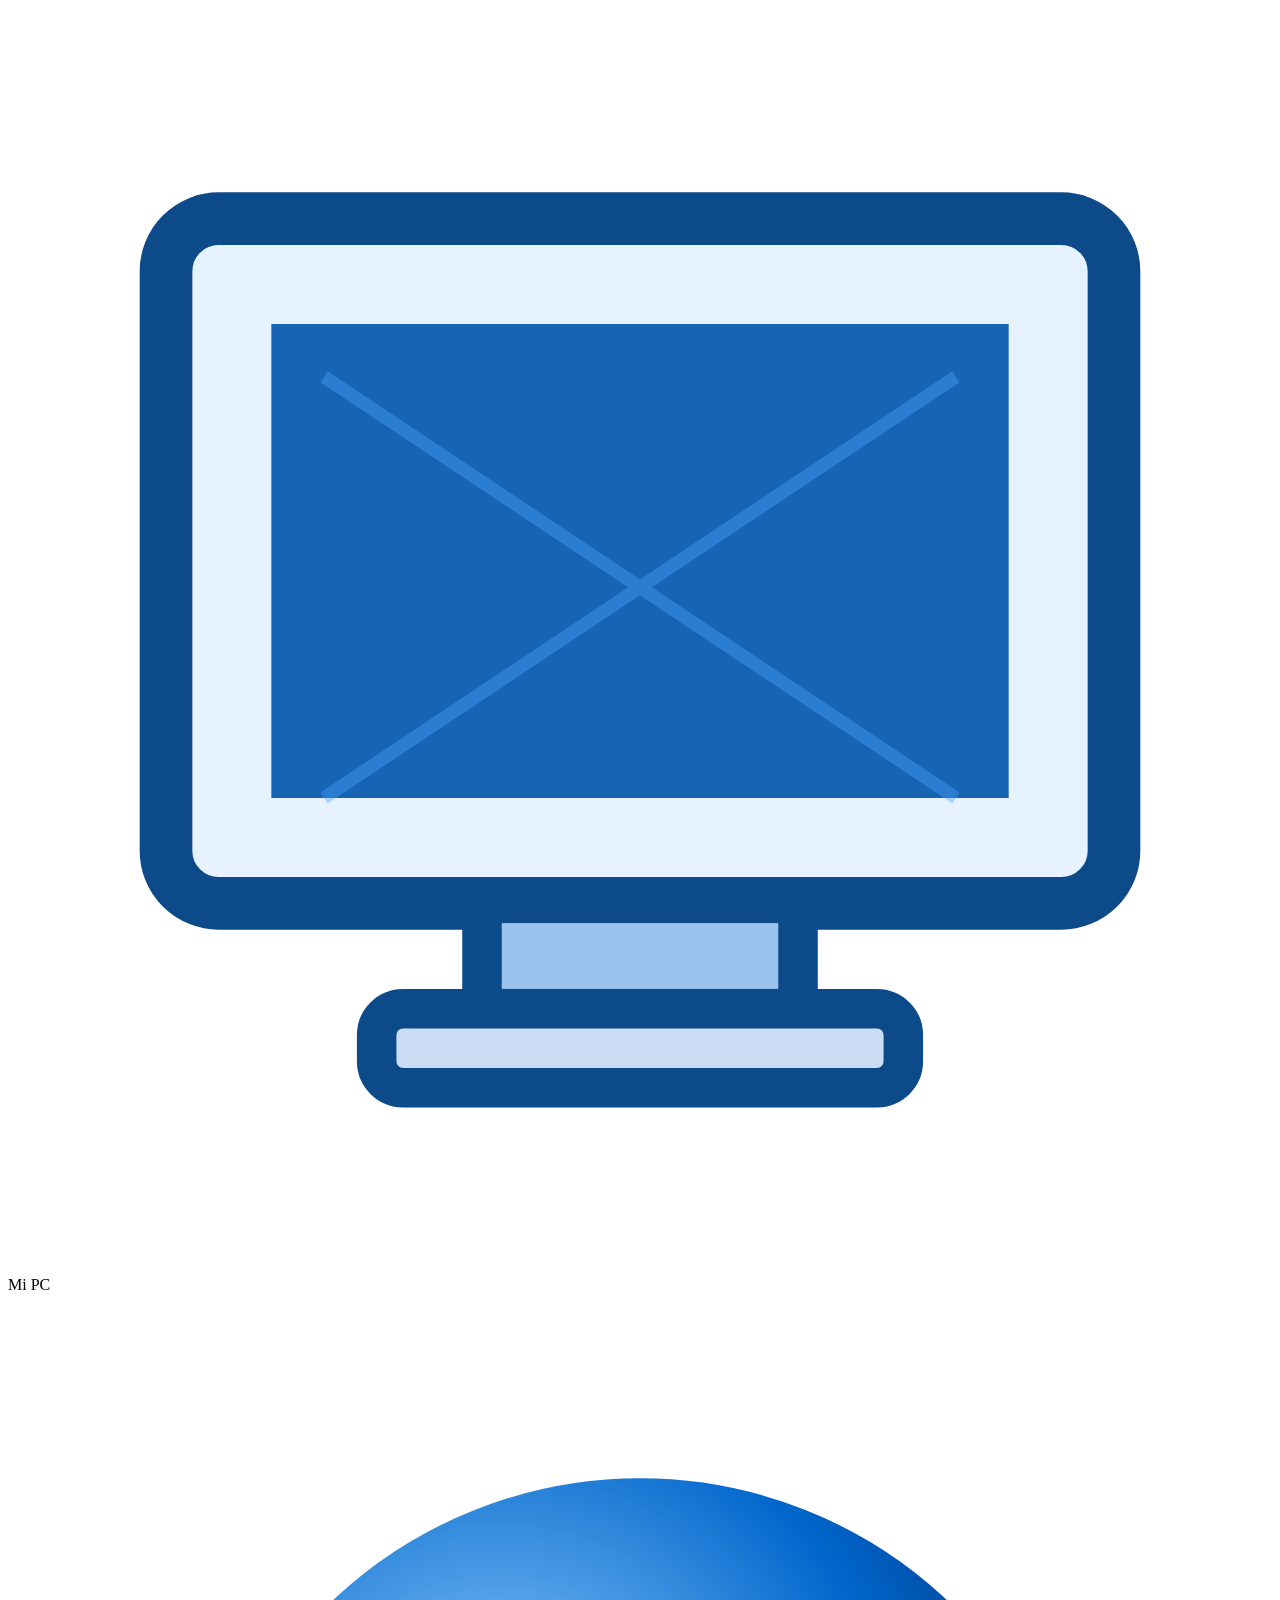
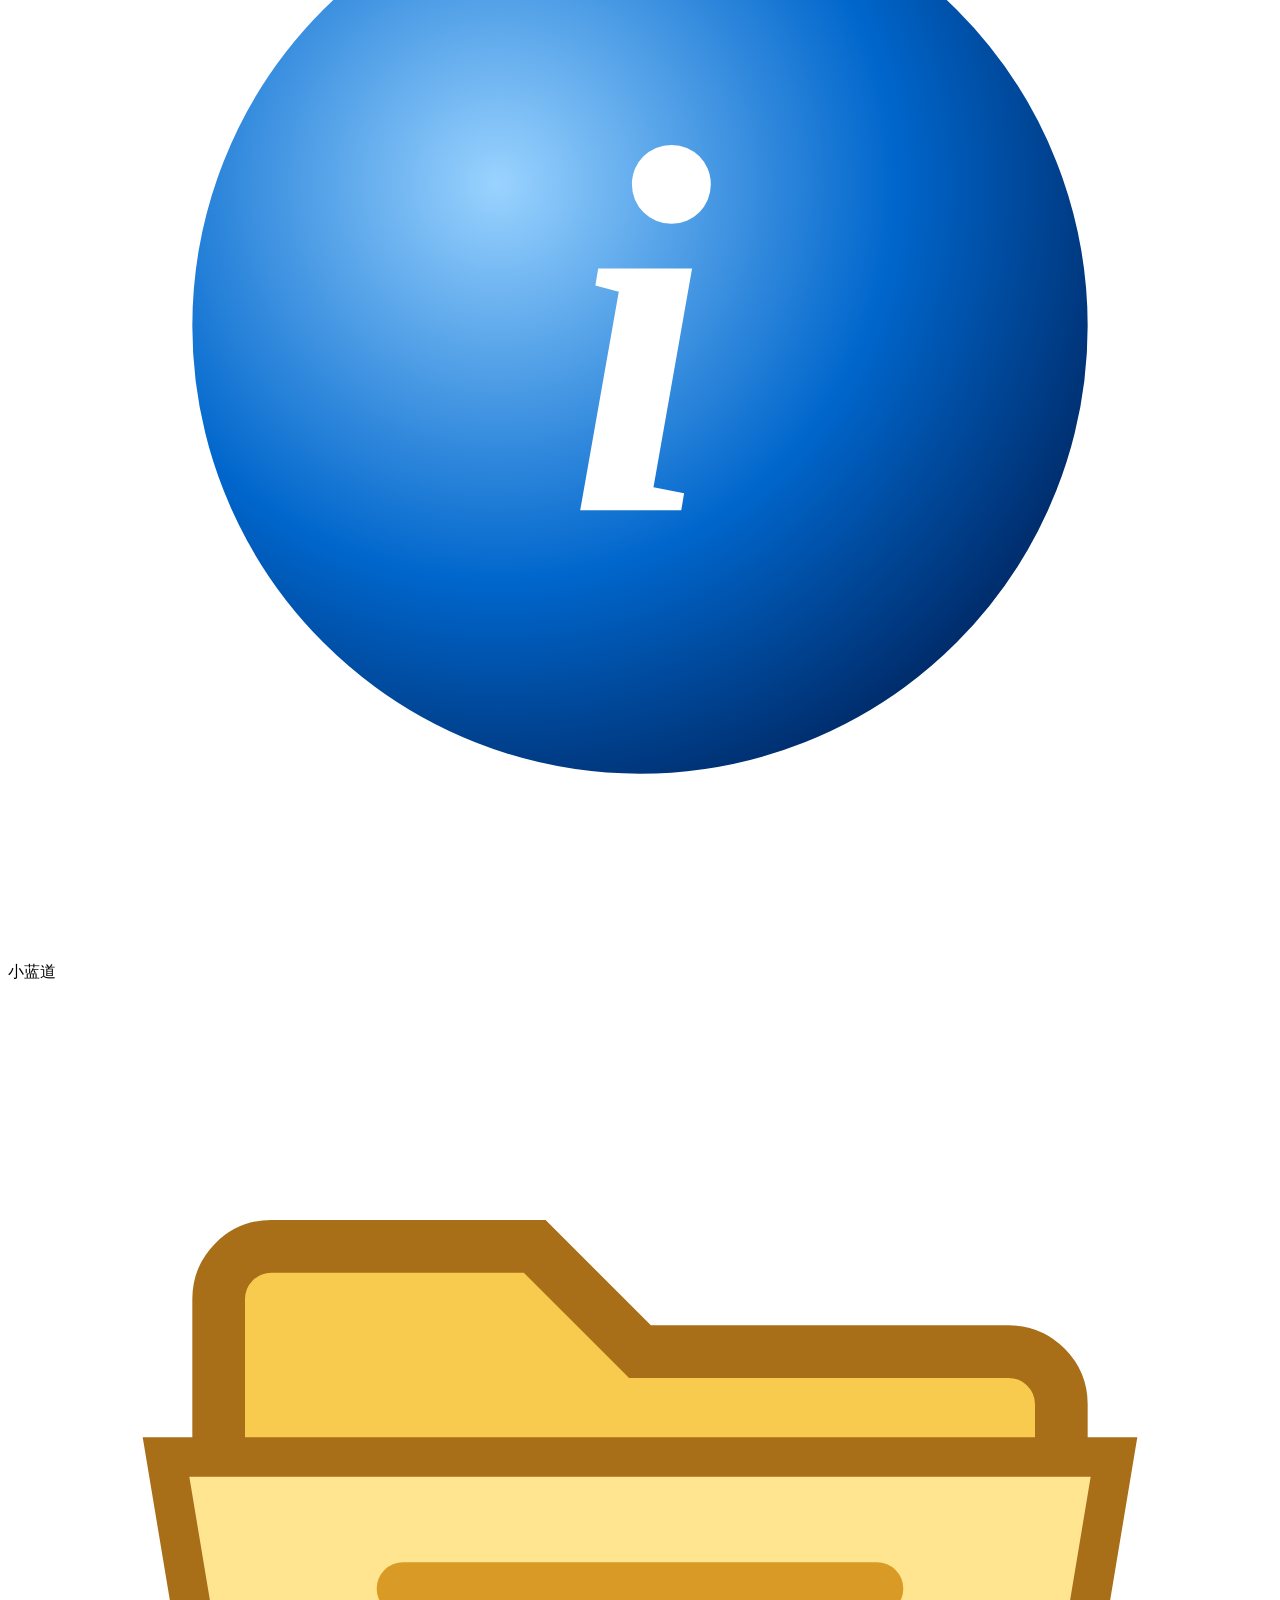
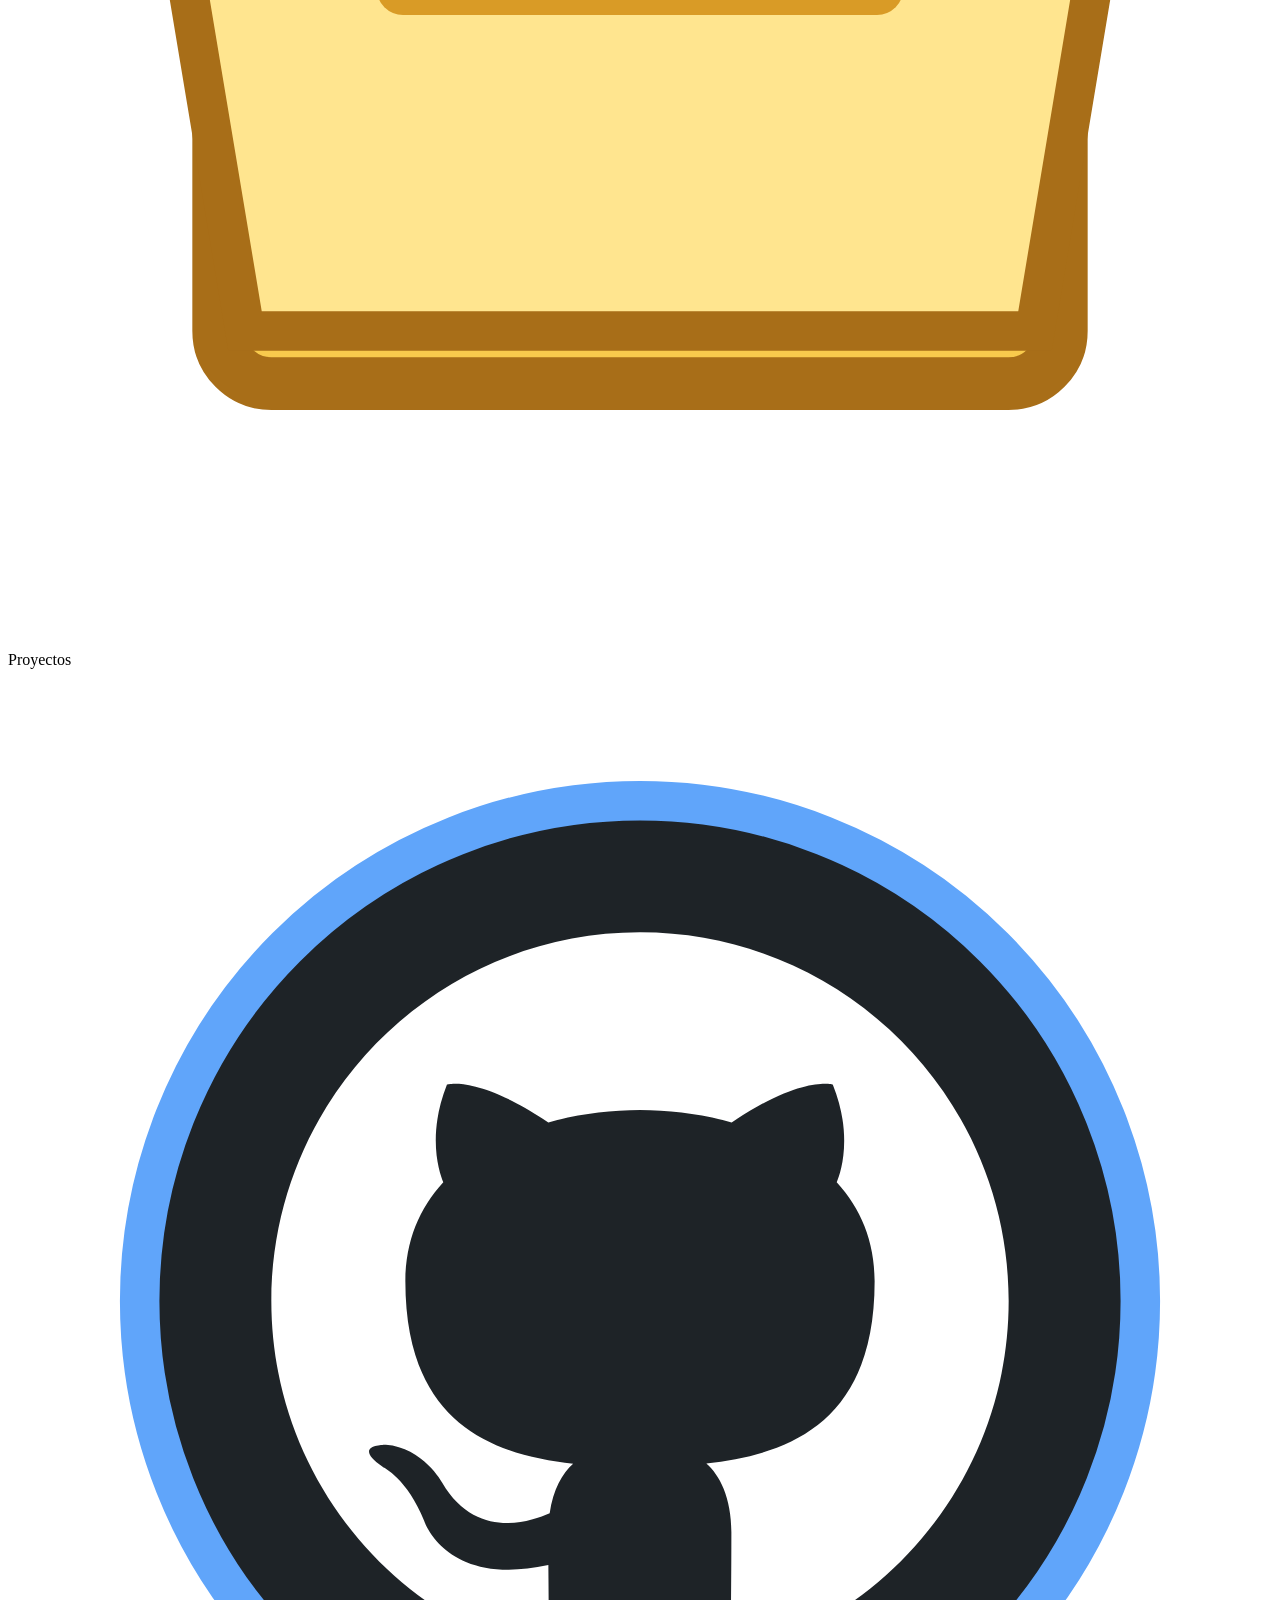
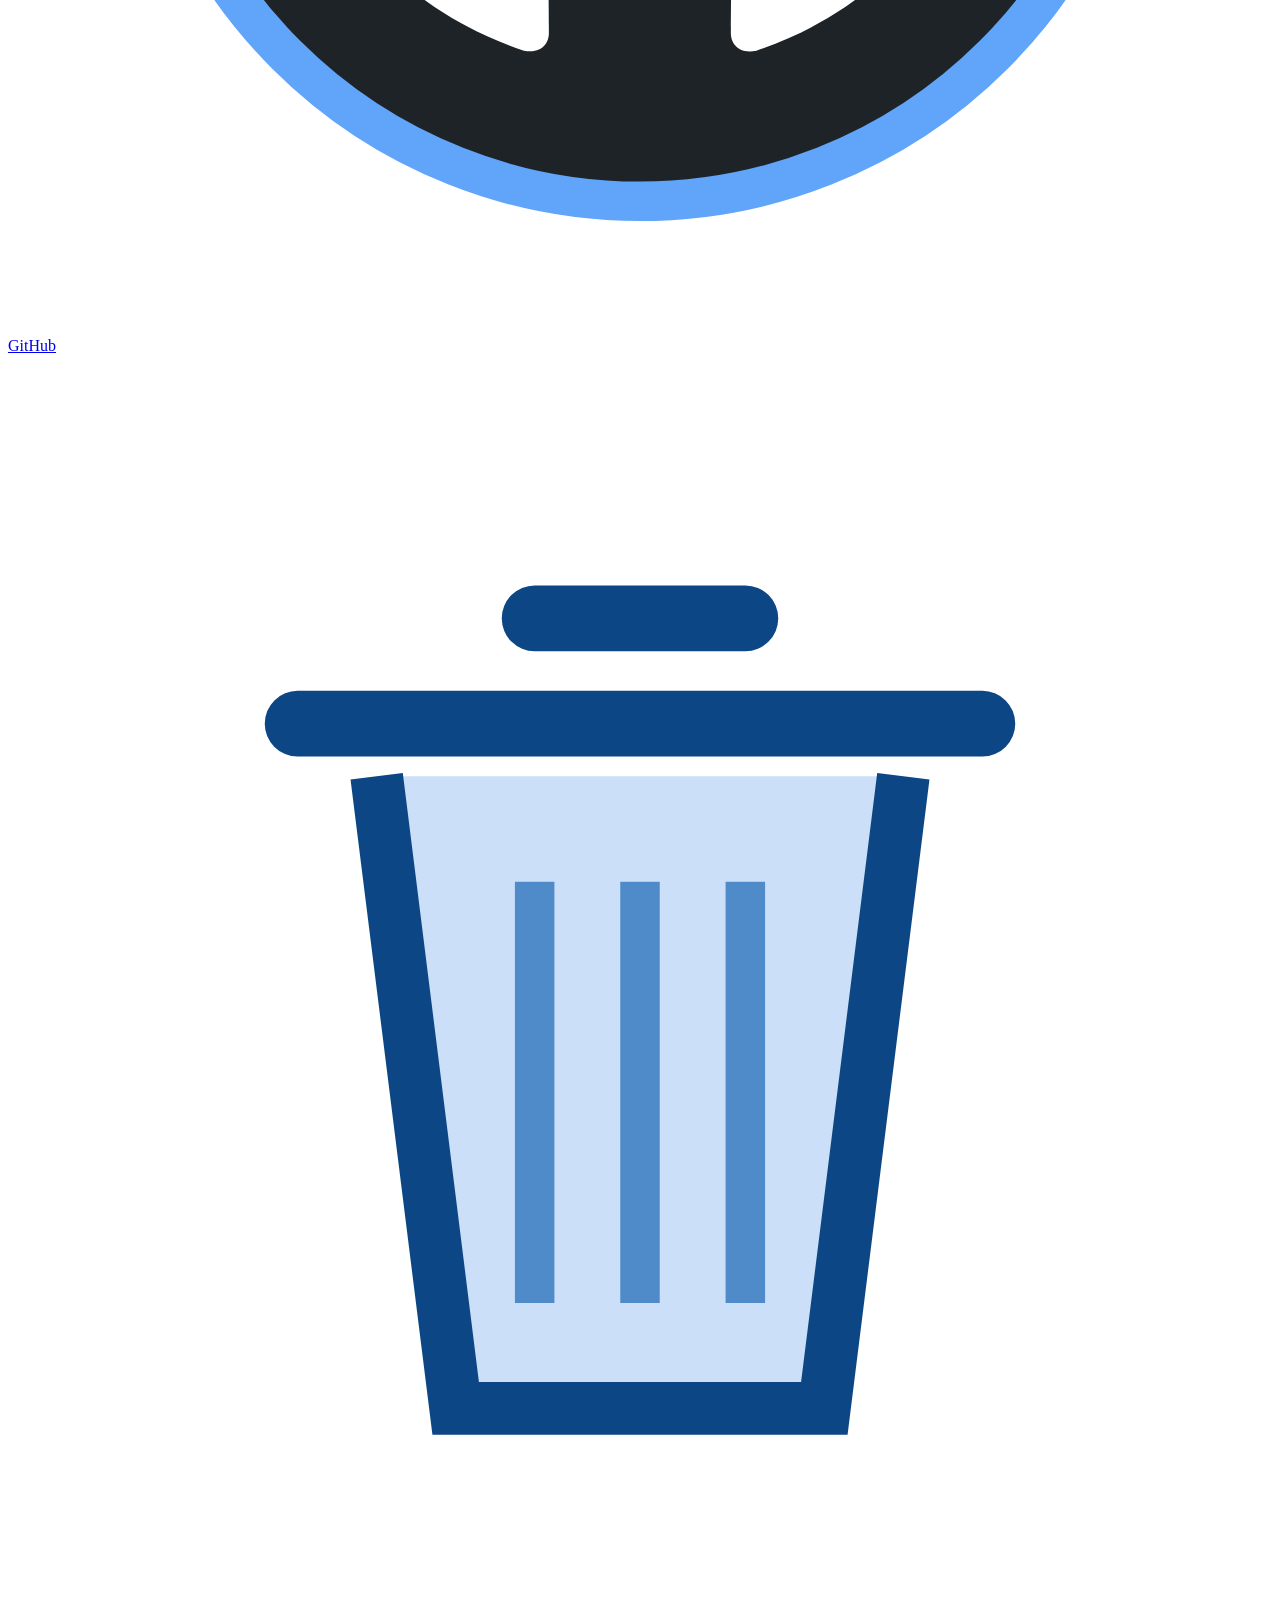
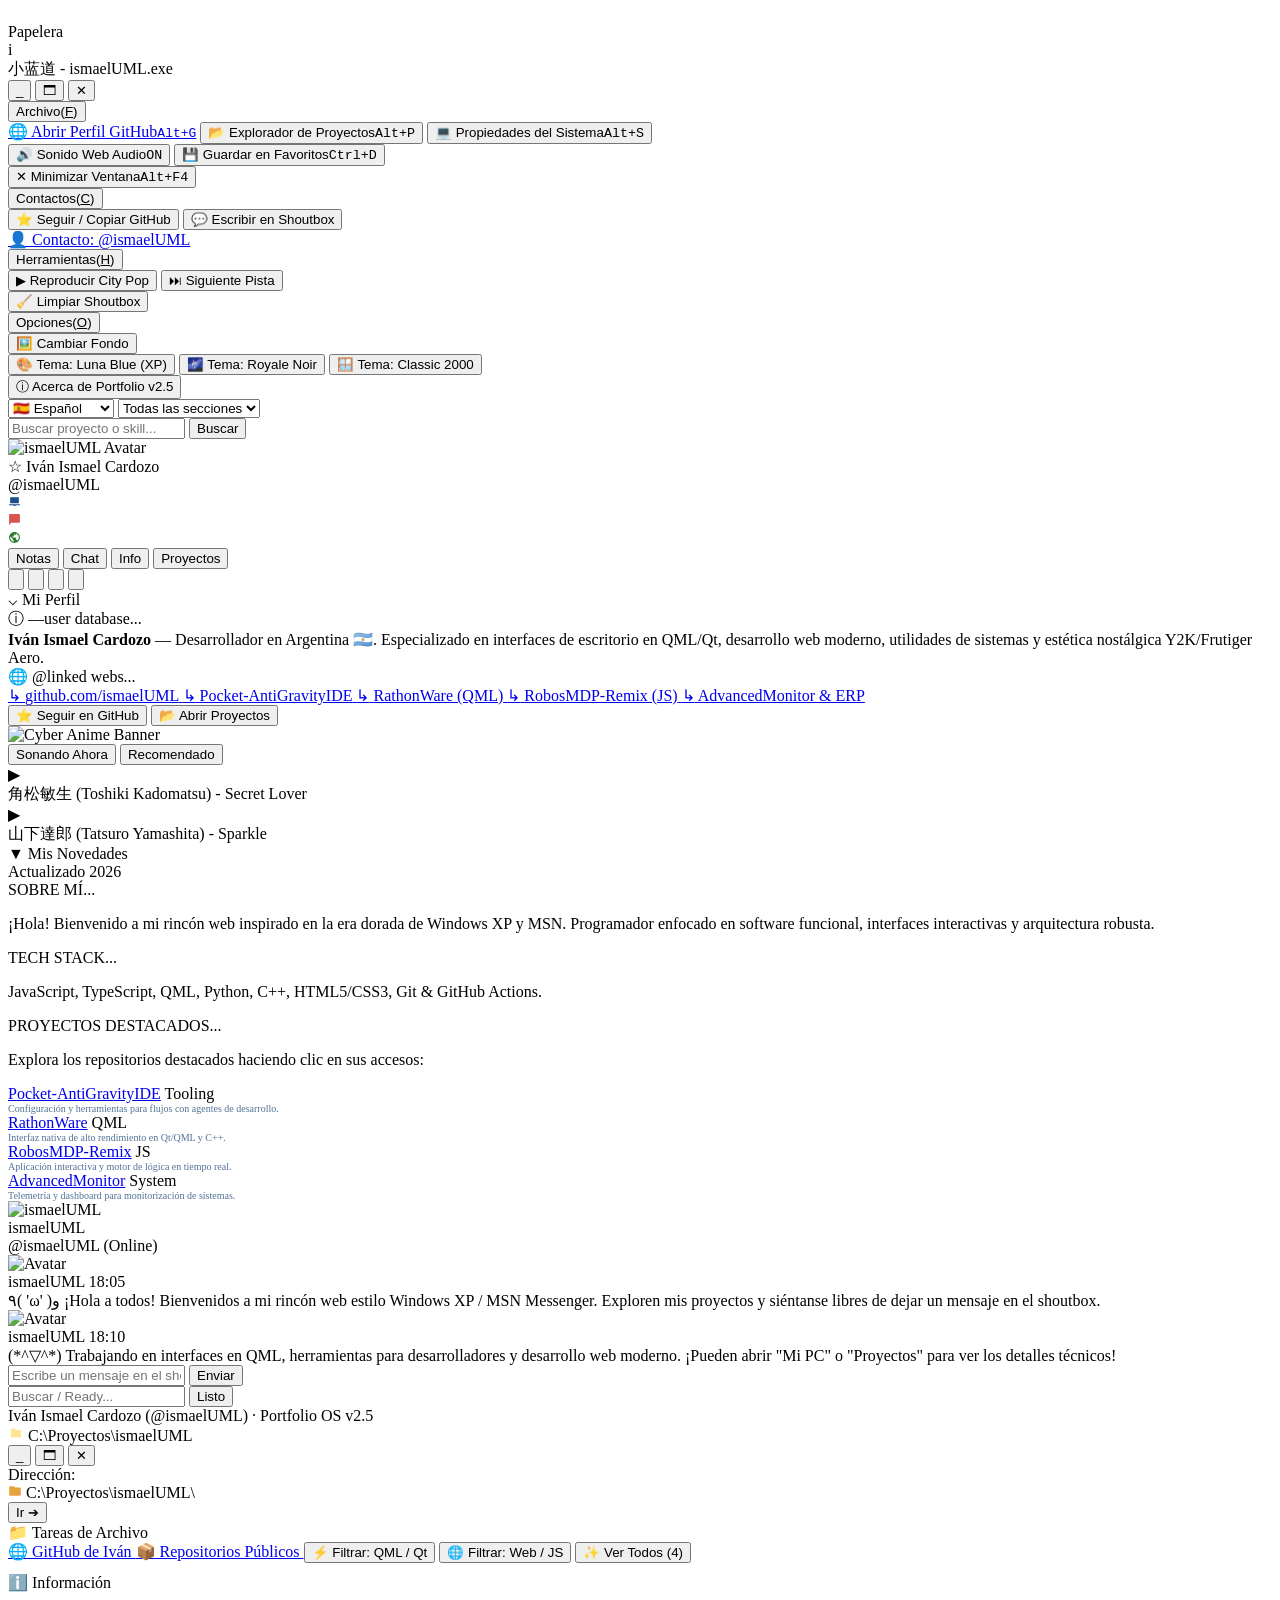
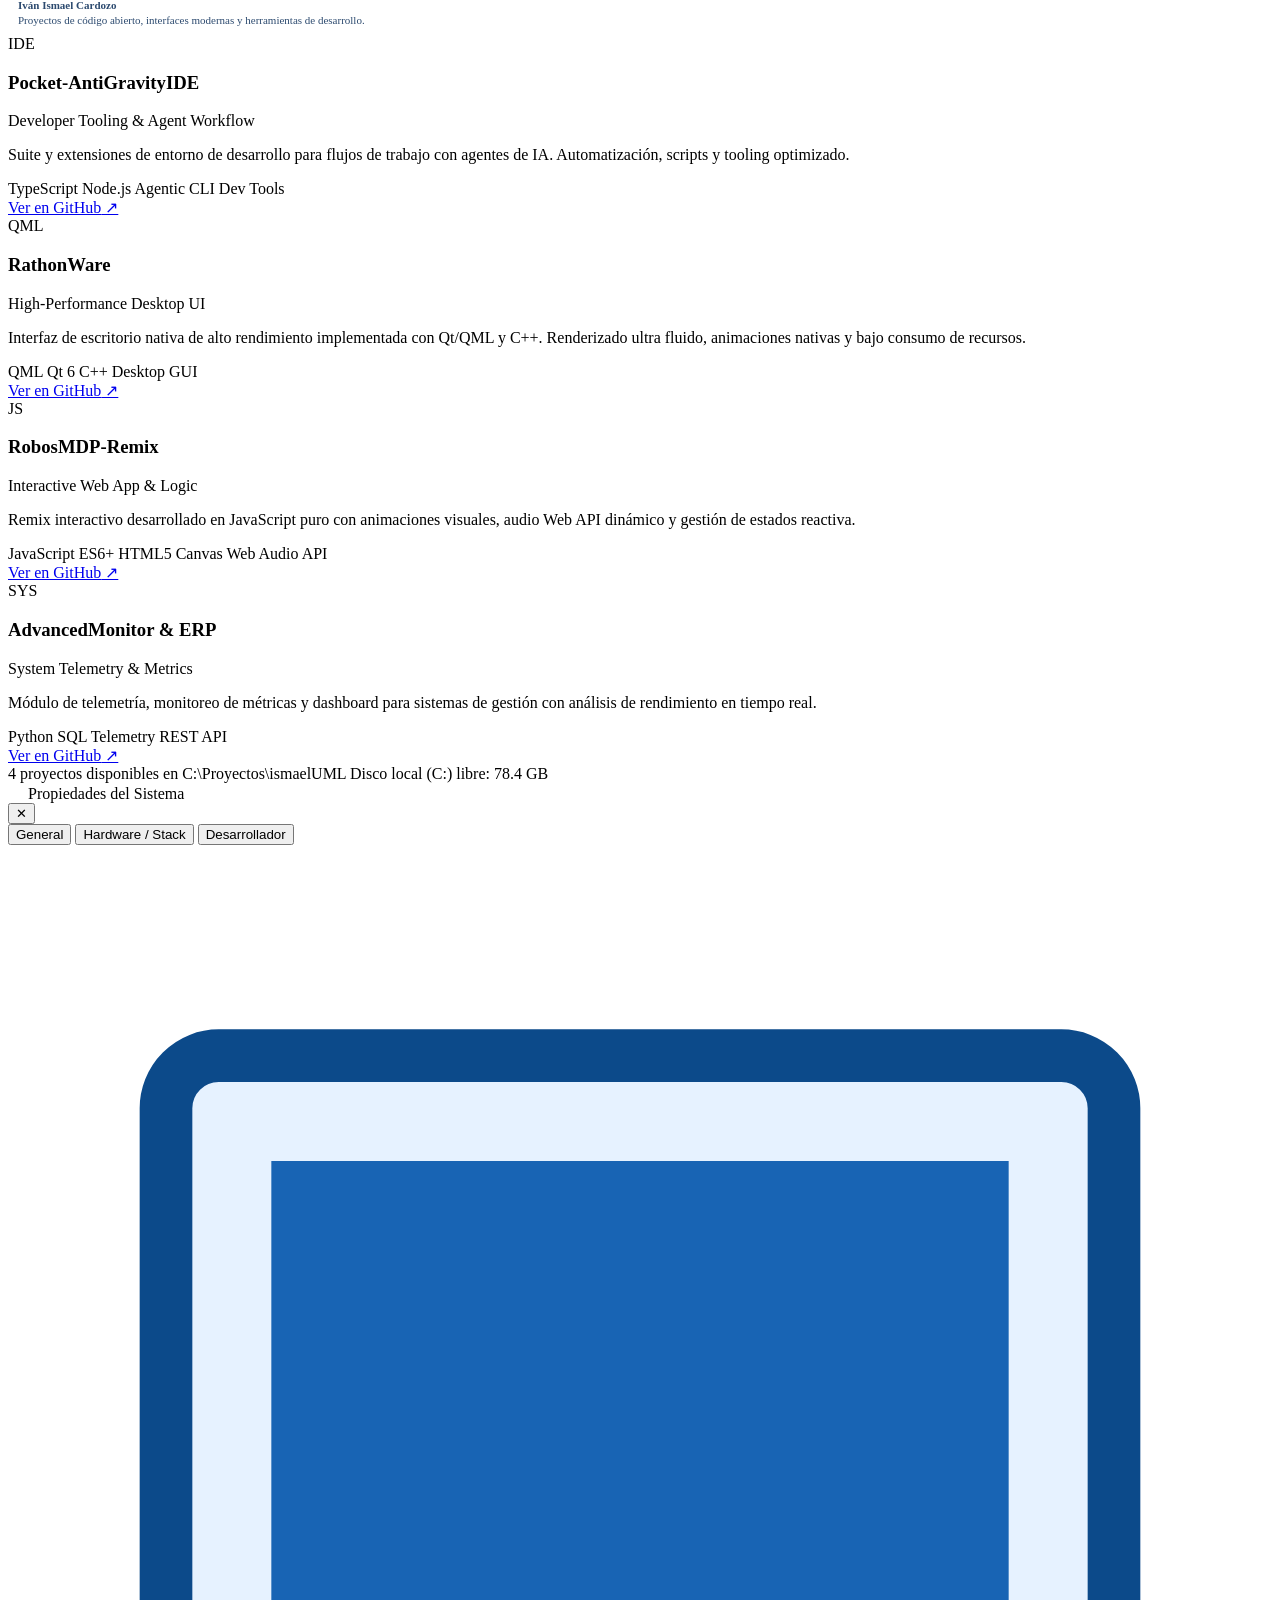
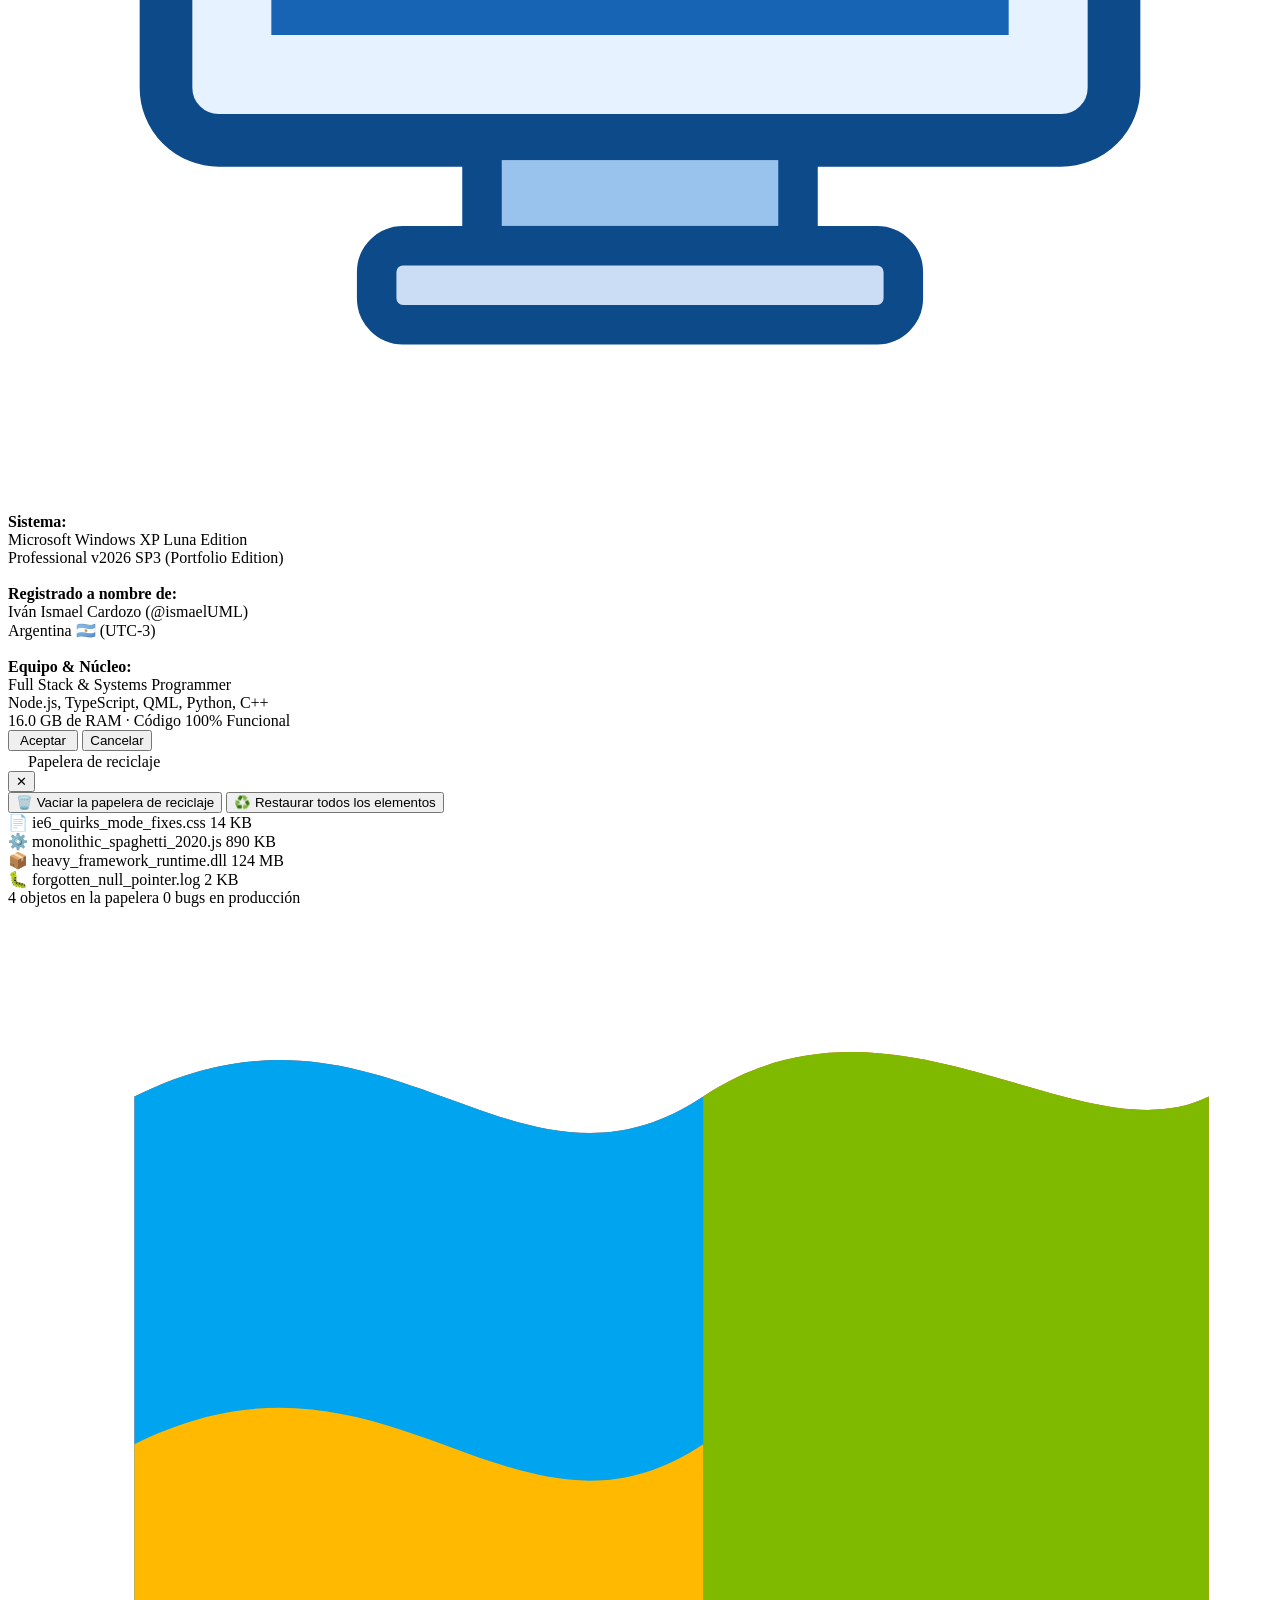
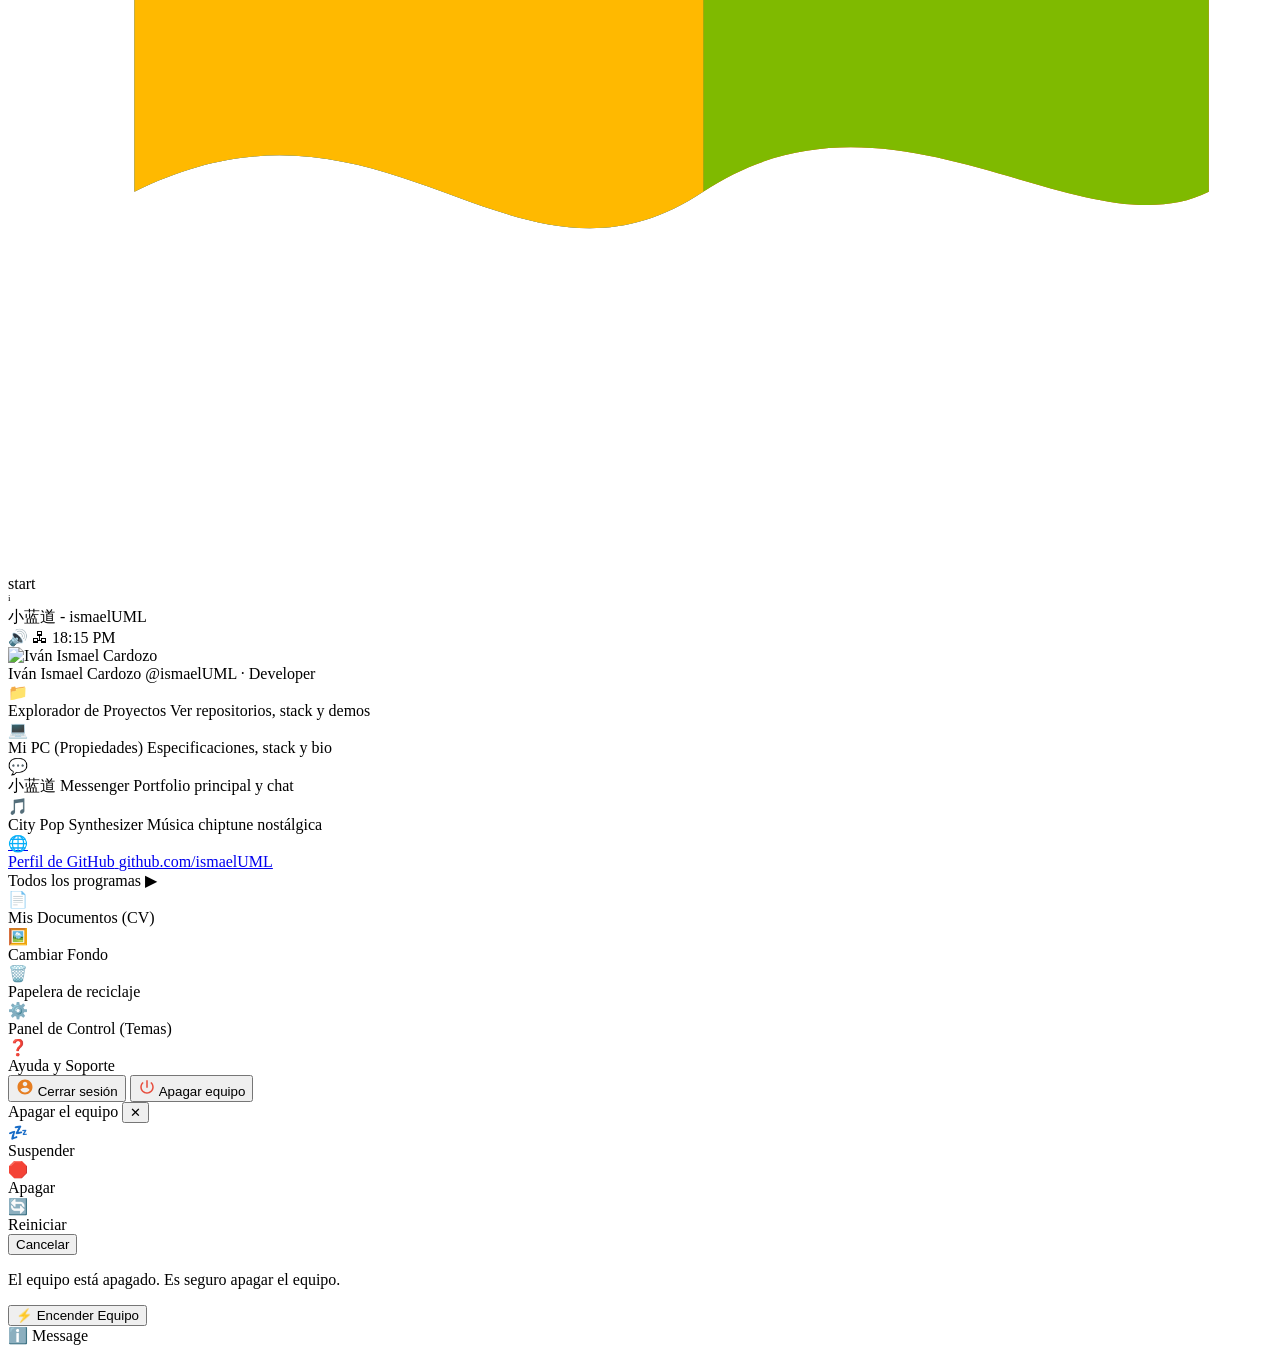
==== index.html @ a36fa9c9 "feat(ui): add secondary windows, start menu markup, language switcher, and clean up content" ====
<!DOCTYPE html>
<html lang="es">
<head>
  <meta charset="UTF-8">
  <meta name="viewport" content="width=device-width, initial-scale=1.0">
  <title>小蓝道 - Iván Ismael Cardozo (@ismaelUML) :: Portfolio</title>
  <meta name="description" content="Iván Ismael Cardozo (@ismaelUML) - Y2K / Frutiger Aero Desktop Portfolio">
  <link rel="stylesheet" href="style.css">
  <link rel="icon" href="pfp/2967b03acaab18c50c1518d110d6b7a1.gif" type="image/gif">
</head>
<body>

  <!-- Desktop Workspace Area -->
  <div class="desktop-workspace" id="desktop-workspace">

    <!-- Desktop Shortcut Icons -->
    <div class="desktop-shortcuts">
      <div class="desktop-icon-btn" id="icon-mycomputer" title="My Computer (System Specs)" role="button" tabindex="0">
        <svg class="desktop-icon-img" viewBox="0 0 48 48" fill="none">
          <rect x="6" y="8" width="36" height="26" rx="2" fill="#E6F2FF" stroke="#0C4A8A" stroke-width="2"/>
          <rect x="10" y="12" width="28" height="18" fill="#1864B4"/>
          <path d="M12 14L36 30M12 30L36 14" stroke="#4AA4FF" stroke-width="0.5" opacity="0.4"/>
          <rect x="18" y="34" width="12" height="4" fill="#99C2EC" stroke="#0C4A8A" stroke-width="1.5"/>
          <rect x="14" y="38" width="20" height="3" rx="1" fill="#CADDF4" stroke="#0C4A8A" stroke-width="1.5"/>
        </svg>
        <span data-i18n="shortcut_mycomputer">Mi PC</span>
      </div>

      <div class="desktop-icon-btn" id="icon-portfolio" title="Open Portfolio Messenger Window" role="button" tabindex="0">
        <svg class="desktop-icon-img" viewBox="0 0 48 48" fill="none">
          <circle cx="24" cy="24" r="18" fill="url(#blueBubble)" stroke="#FFFFFF" stroke-width="2"/>
          <defs>
            <radialGradient id="blueBubble" cx="35%" cy="35%" r="70%">
              <stop offset="0%" stop-color="#9AD3FF"/>
              <stop offset="60%" stop-color="#0066CC"/>
              <stop offset="100%" stop-color="#002966"/>
            </radialGradient>
          </defs>
          <text x="24" y="31" font-size="20" font-family="serif" font-weight="bold" font-style="italic" fill="#FFFFFF" text-anchor="middle">i</text>
        </svg>
        <span data-i18n="shortcut_messenger">小蓝道</span>
      </div>

      <div class="desktop-icon-btn" id="icon-projects" title="Open Projects Explorer" role="button" tabindex="0">
        <svg class="desktop-icon-img" viewBox="0 0 48 48" fill="none">
          <path d="M8 12C8 10.8954 8.89543 10 10 10H20L24 14H38C39.1046 14 40 14.8954 40 16V36C40 37.1046 39.1046 38 38 38H10C8.89543 38 8 37.1046 8 36V12Z" fill="#F8CA4D" stroke="#A86E18" stroke-width="2"/>
          <path d="M6 18H42L39 36H9L6 18Z" fill="#FFE58F" stroke="#A86E18" stroke-width="1.5"/>
          <rect x="14" y="22" width="20" height="2" rx="1" fill="#D99B26"/>
        </svg>
        <span data-i18n="shortcut_projects">Proyectos</span>
      </div>

      <a href="https://github.com/ismaelUML" target="_blank" rel="noopener noreferrer" class="desktop-icon-btn" title="Visit GitHub Profile (@ismaelUML)">
        <svg class="desktop-icon-img" viewBox="0 0 48 48" fill="none">
          <circle cx="24" cy="24" r="19" fill="#1E2327" stroke="#60A5FA" stroke-width="1.5"/>
          <path fill-rule="evenodd" clip-rule="evenodd" d="M24 10C16.27 10 10 16.27 10 24C10 30.19 14.02 35.43 19.59 37.28C20.29 37.41 20.54 36.98 20.54 36.61C20.54 36.28 20.53 35.19 20.52 34.03C16.63 34.88 15.81 32.36 15.81 32.36C15.17 30.74 14.25 30.31 14.25 30.31C12.98 29.44 14.35 29.46 14.35 29.46C15.75 29.56 16.49 30.9 16.49 30.9C17.74 33.04 19.77 32.42 20.57 32.06C20.7 31.15 21.06 30.53 21.46 30.18C18.35 29.83 15.09 28.62 15.09 23.25C15.09 21.72 15.63 20.47 16.53 19.49C16.38 19.14 15.9 17.71 16.67 15.78C16.67 15.78 17.84 15.41 20.52 17.22C21.64 16.91 22.82 16.75 24 16.75C25.18 16.75 26.36 16.91 27.48 17.22C30.15 15.41 31.32 15.78 31.32 15.78C32.1 17.71 31.62 19.14 31.47 19.49C32.37 20.47 32.91 21.72 32.91 23.25C32.91 28.64 29.64 29.82 26.52 30.17C27.02 30.6 27.47 31.46 27.47 32.78C27.47 34.67 27.45 36.19 27.45 36.61C27.45 36.98 27.7 37.42 28.42 37.28C33.98 35.43 38 30.19 38 24C38 16.27 31.73 10 24 10Z" fill="#FFFFFF"/>
        </svg>
        <span>GitHub</span>
      </a>

      <div class="desktop-icon-btn" id="icon-recyclebin" title="Recycle Bin" role="button" tabindex="0">
        <svg class="desktop-icon-img" viewBox="0 0 48 48" fill="none">
          <path d="M14 16L17 40H31L34 16" fill="#CBE0F8" stroke="#0D4685" stroke-width="2"/>
          <path d="M11 14H37M20 10H28" stroke="#0D4685" stroke-width="2.5" stroke-linecap="round"/>
          <path d="M20 20V36M24 20V36M28 20V36" stroke="#4F8AC9" stroke-width="1.5"/>
        </svg>
        <span data-i18n="shortcut_recyclebin">Papelera</span>
      </div>
    </div>

    <!-- MAIN Y2K RETRO MESSENGER WINDOW -->
    <div class="messenger-window" id="messenger-window">

      <!-- Window Title Bar -->
      <div class="window-titlebar" id="window-titlebar">
        <div class="titlebar-left">
          <div class="title-icon-bubble">i</div>
          <span class="window-title-text">小蓝道 - ismaelUML.exe</span>
        </div>
        <div class="titlebar-controls">
          <button class="win-btn minimize" id="btn-minimize" title="Minimize">_</button>
          <button class="win-btn maximize" id="btn-maximize" title="Maximize">🗖</button>
          <button class="win-btn close" id="btn-close" title="Close">✕</button>
        </div>
      </div>

      <!-- Window Menu Bar -->
      <div class="window-menubar">
        <div class="menubar-menus">
          <!-- File Menu -->
          <div class="menu-item-wrapper">
            <button class="menu-item-btn" id="menu-file"><span data-i18n="menu_file">Archivo(<u>F</u>)</span></button>
            <div class="dropdown-menu" id="dropdown-file">
              <a href="https://github.com/ismaelUML" target="_blank" rel="noopener"><span>🌐 Abrir Perfil GitHub</span><kbd>Alt+G</kbd></a>
              <button id="menu-open-projects"><span>📂 Explorador de Proyectos</span><kbd>Alt+P</kbd></button>
              <button id="menu-open-sysprop"><span>💻 Propiedades del Sistema</span><kbd>Alt+S</kbd></button>
              <div class="dropdown-divider"></div>
              <button id="menu-sound-toggle"><span>🔊 Sonido Web Audio</span><kbd id="menu-sound-kbd">ON</kbd></button>
              <button id="menu-save-profile"><span>💾 Guardar en Favoritos</span><kbd>Ctrl+D</kbd></button>
              <div class="dropdown-divider"></div>
              <button id="menu-exit"><span>✕ Minimizar Ventana</span><kbd>Alt+F4</kbd></button>
            </div>
          </div>

          <!-- Friends Menu -->
          <div class="menu-item-wrapper">
            <button class="menu-item-btn" id="menu-friends"><span data-i18n="menu_friends">Contactos(<u>C</u>)</span></button>
            <div class="dropdown-menu" id="dropdown-friends">
              <button id="menu-add-friend-action"><span>⭐ Seguir / Copiar GitHub</span></button>
              <button id="menu-quick-shout"><span>💬 Escribir en Shoutbox</span></button>
              <div class="dropdown-divider"></div>
              <a href="https://github.com/ismaelUML" target="_blank"><span>👤 Contacto: @ismaelUML</span></a>
            </div>
          </div>

          <!-- Tools Menu -->
          <div class="menu-item-wrapper">
            <button class="menu-item-btn" id="menu-tools"><span data-i18n="menu_tools">Herramientas(<u>H</u>)</span></button>
            <div class="dropdown-menu" id="dropdown-tools">
              <button id="menu-play-music"><span>▶ Reproducir City Pop</span></button>
              <button id="menu-next-track"><span>⏭ Siguiente Pista</span></button>
              <div class="dropdown-divider"></div>
              <button id="menu-clear-chat"><span>🧹 Limpiar Shoutbox</span></button>
            </div>
          </div>

          <!-- Settings Menu -->
          <div class="menu-item-wrapper">
            <button class="menu-item-btn" id="menu-settings"><span data-i18n="menu_settings">Opciones(<u>O</u>)</span></button>
            <div class="dropdown-menu" id="dropdown-settings">
              <button id="menu-toggle-wallpaper"><span>🖼️ Cambiar Fondo</span></button>
              <div class="dropdown-divider"></div>
              <button id="theme-luna"><span>🎨 Tema: Luna Blue (XP)</span></button>
              <button id="theme-royale"><span>🌌 Tema: Royale Noir</span></button>
              <button id="theme-classic"><span>🪟 Tema: Classic 2000</span></button>
              <div class="dropdown-divider"></div>
              <button id="menu-info-dialog"><span>ⓘ Acerca de Portfolio v2.5</span></button>
            </div>
          </div>
        </div>

        <!-- Menubar Right Controls: Language Selector, Filter & Search -->
        <div class="menubar-controls">
          <select class="menu-select lang-select" id="language-switcher" title="Language / Idioma">
            <option value="es">🇪🇸 Español</option>
            <option value="en">🇬🇧 English</option>
            <option value="y2k">⛩️ Y2K / 中文</option>
          </select>
          <select class="menu-select" id="category-filter" title="Filter section">
            <option value="all">Todas las secciones</option>
            <option value="bio">Sobre Mí / Bio</option>
            <option value="projects">Proyectos (4)</option>
            <option value="shoutbox">Shoutbox / Chat</option>
            <option value="music">Música City Pop</option>
          </select>
          <div class="menu-search-wrap">
            <input type="text" class="menu-search-input" id="quick-search" placeholder="Buscar proyecto o skill...">
            <button class="retro-btn" id="btn-search-go">Buscar</button>
          </div>
        </div>
      </div>

      <!-- Window Inner Body Layout -->
      <div class="window-content">

        <!-- ================= LEFT COLUMN ================= -->
        <div class="col-left">

          <!-- Profile Card -->
          <div class="profile-card">
            <div class="profile-header-row">
              <!-- Avatar with animated GIF -->
              <div class="avatar-frame" title="Iván Ismael Cardozo">
                <img src="pfp/2967b03acaab18c50c1518d110d6b7a1.gif" alt="ismaelUML Avatar" id="user-avatar-img">
                <div class="avatar-online-dot" title="Online now"></div>
              </div>

              <!-- Profile Details -->
              <div class="profile-details">
                <div class="profile-name-row">
                  <span class="star-badge" id="star-badge" title="Click to favorite / give star">☆</span>
                  <span class="profile-display-name" title="Iván Ismael Cardozo">Iván Ismael Cardozo</span>
                </div>
                <div class="profile-username">@ismaelUML</div>
              </div>

              <!-- Quick Status Badges -->
              <div class="profile-badge-row">
                <div class="badge-mini-btn" id="badge-pc" title="Status: Online & Coding">
                  <svg viewBox="0 0 24 24" width="13" height="13" fill="#1D4E89">
                    <path d="M4 4h16v11H4V4zm-2 13h20v2H2v-2zM9 19h6v1H9v-1z"/>
                  </svg>
                </div>
                <div class="badge-mini-btn" id="badge-chat" title="Activity: Building Tools & Frontends">
                  <svg viewBox="0 0 24 24" width="13" height="13" fill="#D9534F">
                    <path d="M20 2H4c-1.1 0-2 .9-2 2v18l4-4h14c1.1 0 2-.9 2-2V4c0-1.1-.9-2-2-2z"/>
                  </svg>
                </div>
                <div class="badge-mini-btn" id="badge-globe" title="Location: Argentina 🇦🇷">
                  <svg viewBox="0 0 24 24" width="13" height="13" fill="#2E7D32">
                    <path d="M12 2C6.48 2 2 6.48 2 12s4.48 10 10 10 10-4.48 10-10S17.52 2 12 2zm-1 17.93c-3.95-.49-7-3.85-7-7.93 0-.62.08-1.21.21-1.79L9 15v1c0 1.1.9 2 2 2v1.93zm6.9-2.54c-.26-.81-1-1.39-1.9-1.39h-1v-3c0-.55-.45-1-1-1H8v-2h2c.55 0 1-.45 1-1V7h2c1.1 0 2-.9 2-2v-.41c2.93 1.19 5 4.06 5 7.41 0 2.08-.8 3.97-2.1 5.39z"/>
                  </svg>
                </div>
              </div>
            </div>

            <!-- Glossy Navigation Tabs -->
            <div class="nav-tab-row">
              <button class="tab-btn active" data-tab="tab-notes" data-i18n="tab_notes">Notas</button>
              <button class="tab-btn" data-tab="tab-chat" data-i18n="tab_chat">Chat</button>
              <button class="tab-btn" data-tab="tab-info" data-i18n="tab_info">Info</button>
              <button class="tab-btn" data-tab="tab-media" data-i18n="tab_media">Proyectos</button>
            </div>
          </div>

          <!-- Lower Wrap: Toolbar + User Database Card -->
          <div class="left-lower-wrap">

            <!-- Vertical Icon Toolbar (XP icons) -->
            <div class="vertical-icon-bar">
              <!-- Globe -->
              <button class="v-tool-btn active" id="tool-globe" title="GitHub Web Links" aria-label="Web Links">
                <svg viewBox="0 0 32 32" fill="none">
                  <circle cx="16" cy="16" r="14" fill="url(#globeGrad)" stroke="#19529B" stroke-width="1.5"/>
                  <ellipse cx="16" cy="16" rx="7" ry="14" stroke="#FFFFFF" stroke-width="1.2" opacity="0.8"/>
                  <line x1="2" y1="16" x2="30" y2="16" stroke="#FFFFFF" stroke-width="1.2" opacity="0.8"/>
                  <line x1="5" y1="9" x2="27" y2="9" stroke="#FFFFFF" stroke-width="1" opacity="0.7"/>
                  <line x1="5" y1="23" x2="27" y2="23" stroke="#FFFFFF" stroke-width="1" opacity="0.7"/>
                  <defs>
                    <linearGradient id="globeGrad" x1="0" y1="0" x2="32" y2="32">
                      <stop offset="0%" stop-color="#4AA8FF"/>
                      <stop offset="100%" stop-color="#094A9E"/>
                    </linearGradient>
                  </defs>
                </svg>
              </button>

              <!-- iPod / MP3 Player -->
              <button class="v-tool-btn" id="tool-ipod" title="Music & City Pop Player" aria-label="Music Player">
                <svg viewBox="0 0 32 32" fill="none">
                  <rect x="7" y="3" width="18" height="26" rx="4" fill="#FFFFFF" stroke="#90A4AE" stroke-width="1.5"/>
                  <rect x="10" y="6" width="12" height="10" rx="1" fill="#4B95E2" stroke="#2562A2" stroke-width="1"/>
                  <circle cx="16" cy="22" r="5" fill="#ECEFF1" stroke="#B0BEC5" stroke-width="1"/>
                  <circle cx="16" cy="22" r="2" fill="#FFFFFF"/>
                </svg>
              </button>

              <!-- Calendar / Desk Organizer -->
              <button class="v-tool-btn" id="tool-calendar" title="Activity & Milestones" aria-label="Activity">
                <svg viewBox="0 0 32 32" fill="none">
                  <rect x="5" y="7" width="22" height="20" rx="2" fill="#FFFFFF" stroke="#1D538F" stroke-width="1.5"/>
                  <rect x="5" y="7" width="22" height="6" fill="#D32F2F"/>
                  <line x1="10" y1="4" x2="10" y2="8" stroke="#333333" stroke-width="2" stroke-linecap="round"/>
                  <line x1="22" y1="4" x2="22" y2="8" stroke="#333333" stroke-width="2" stroke-linecap="round"/>
                  <circle cx="10" cy="18" r="1.5" fill="#1D538F"/>
                  <circle cx="16" cy="18" r="1.5" fill="#1D538F"/>
                  <circle cx="22" cy="18" r="1.5" fill="#1D538F"/>
                  <circle cx="10" cy="23" r="1.5" fill="#1D538F"/>
                  <circle cx="16" cy="23" r="1.5" fill="#1D538F"/>
                </svg>
              </button>

              <!-- Recycle Bin -->
              <button class="v-tool-btn" id="tool-trash" title="Recycle Bin (Easter Egg)" aria-label="Recycle Bin">
                <svg viewBox="0 0 32 32" fill="none">
                  <path d="M9 11L11 27H21L23 11" fill="#D3E5F9" stroke="#19529B" stroke-width="1.5"/>
                  <path d="M7 10H25M13 7H19" stroke="#19529B" stroke-width="2" stroke-linecap="round"/>
                  <line x1="13" y1="14" x2="13" y2="24" stroke="#6096CF" stroke-width="1.2"/>
                  <line x1="16" y1="14" x2="16" y2="24" stroke="#6096CF" stroke-width="1.2"/>
                  <line x1="19" y1="14" x2="19" y2="24" stroke="#6096CF" stroke-width="1.2"/>
                </svg>
              </button>
            </div>

            <!-- User Database Card -->
            <div class="user-database-card">
              <div class="db-card-header">
                <div class="db-header-title">
                  <span class="fold-arrow">⌵</span>
                  <span data-i18n="db_myaccount">Mi Perfil</span>
                </div>
                <div class="db-badge-sub">
                  <span>ⓘ —user database...</span>
                </div>
              </div>

              <!-- Database Body Content -->
              <div class="db-card-body" id="db-content-area">
                <div class="db-bio-text">
                  <strong>Iván Ismael Cardozo</strong> — Desarrollador en Argentina 🇦🇷.
                  Especializado en interfaces de escritorio en QML/Qt, desarrollo web moderno, utilidades de sistemas y estética nostálgica Y2K/Frutiger Aero.
                </div>

                <div class="linked-webs-section">
                  <div class="linked-webs-title">
                    <span>🌐</span>
                    <span>@linked webs...</span>
                  </div>
                  <div class="tree-links">
                    <a href="https://github.com/ismaelUML" target="_blank" rel="noopener" class="tree-link-item">
                      <span class="tree-branch">↳</span>
                      <span>github.com/ismaelUML</span>
                    </a>
                    <a href="https://github.com/ismaelUML/Pocket-AntiGravityIDE" target="_blank" rel="noopener" class="tree-link-item">
                      <span class="tree-branch">↳</span>
                      <span>Pocket-AntiGravityIDE</span>
                    </a>
                    <a href="https://github.com/ismaelUML/RathonWare" target="_blank" rel="noopener" class="tree-link-item">
                      <span class="tree-branch">↳</span>
                      <span>RathonWare (QML)</span>
                    </a>
                    <a href="https://github.com/ismaelUML/RobosMDP-Remix" target="_blank" rel="noopener" class="tree-link-item">
                      <span class="tree-branch">↳</span>
                      <span>RobosMDP-Remix (JS)</span>
                    </a>
                    <a href="https://github.com/ismaelUML/AdvancedMonitor" target="_blank" rel="noopener" class="tree-link-item">
                      <span class="tree-branch">↳</span>
                      <span>AdvancedMonitor & ERP</span>
                    </a>
                  </div>
                </div>
              </div>

              <!-- Card Bottom Action Buttons -->
              <div class="db-card-footer">
                <button class="db-action-btn" id="btn-add-friend">
                  <span>⭐</span>
                  <span data-i18n="btn_follow">Seguir en GitHub</span>
                </button>
                <button class="db-action-btn" id="btn-search-friend">
                  <span>📂</span>
                  <span data-i18n="btn_explore">Abrir Proyectos</span>
                </button>
              </div>
            </div>
          </div>
        </div>

        <!-- ================= RIGHT COLUMN ================= -->
        <div class="col-right">

          <!-- Top Media & City Pop Player Card -->
          <div class="media-top-card">
            <!-- Anime Banner with CRT scanlines -->
            <div class="anime-banner-box" title="Y2K Digital World">
              <img src="assets/miku_banner.jpg" alt="Cyber Anime Banner" class="anime-banner-img">
              <div class="scanline-overlay"></div>
              <div class="banner-glass-gloss"></div>
            </div>

            <!-- Audio Player Widget -->
            <div class="audio-player-widget">
              <div class="audio-header-pills">
                <button class="pill-btn active" id="btn-recent-play"><span data-i18n="music_nowplaying">Sonando Ahora</span></button>
                <button class="pill-btn" id="btn-recommend"><span data-i18n="music_recommend">Recomendado</span></button>
              </div>

              <!-- Track rows with play buttons -->
              <div class="audio-track-list">
                <!-- Track 1: Toshiki Kadomatsu -->
                <div class="audio-track-row playing" id="track-1" data-track="0">
                  <div class="track-left">
                    <div class="play-circle-btn">▶</div>
                    <span class="track-name-text">角松敏生 (Toshiki Kadomatsu) - Secret Lover</span>
                  </div>
                  <div class="equalizer-bars">
                    <span class="eq-bar"></span>
                    <span class="eq-bar"></span>
                    <span class="eq-bar"></span>
                    <span class="eq-bar"></span>
                  </div>
                </div>

                <!-- Track 2: Tatsuro Yamashita -->
                <div class="audio-track-row" id="track-2" data-track="1">
                  <div class="track-left">
                    <div class="play-circle-btn">▶</div>
                    <span class="track-name-text">山下達郎 (Tatsuro Yamashita) - Sparkle</span>
                  </div>
                  <div class="equalizer-bars">
                    <span class="eq-bar"></span>
                    <span class="eq-bar"></span>
                    <span class="eq-bar"></span>
                    <span class="eq-bar"></span>
                  </div>
                </div>
              </div>
            </div>
          </div>

          <!-- Lower Split: Feed (Left) & Chat (Right) -->
          <div class="lower-split-grid">

            <!-- Center Panel: Ruled Notebook Feed / Updates -->
            <div class="feed-panel">
              <div class="feed-header">
                <div class="feed-header-title">
                  <span>▼</span>
                  <span data-i18n="feed_title">Mis Novedades</span>
                </div>
                <div class="feed-date-tag" id="feed-date">Actualizado 2026</div>
              </div>

              <!-- Ruled Notepad Body -->
              <div class="notebook-body" id="feed-notebook">
                <div class="feed-item">
                  <span class="feed-item-title">SOBRE MÍ...</span>
                  <p class="feed-item-desc">
                    ¡Hola! Bienvenido a mi rincón web inspirado en la era dorada de Windows XP y MSN.
                    Programador enfocado en software funcional, interfaces interactivas y arquitectura robusta.
                  </p>
                </div>

                <div class="feed-item">
                  <span class="feed-item-title">TECH STACK...</span>
                  <p class="feed-item-desc">
                    JavaScript, TypeScript, QML, Python, C++, HTML5/CSS3, Git & GitHub Actions.
                  </p>
                </div>

                <div class="feed-item">
                  <span class="feed-item-title">PROYECTOS DESTACADOS...</span>
                  <p class="feed-item-desc">
                    Explora los repositorios destacados haciendo clic en sus accesos:
                  </p>
                  <div class="repo-mini-card">
                    <a href="https://github.com/ismaelUML/Pocket-AntiGravityIDE" target="_blank" rel="noopener">Pocket-AntiGravityIDE</a>
                    <span class="repo-tag">Tooling</span>
                    <div style="font-size: 10px; color: #517196;">Configuración y herramientas para flujos con agentes de desarrollo.</div>
                  </div>
                  <div class="repo-mini-card">
                    <a href="https://github.com/ismaelUML/RathonWare" target="_blank" rel="noopener">RathonWare</a>
                    <span class="repo-tag">QML</span>
                    <div style="font-size: 10px; color: #517196;">Interfaz nativa de alto rendimiento en Qt/QML y C++.</div>
                  </div>
                  <div class="repo-mini-card">
                    <a href="https://github.com/ismaelUML/RobosMDP-Remix" target="_blank" rel="noopener">RobosMDP-Remix</a>
                    <span class="repo-tag">JS</span>
                    <div style="font-size: 10px; color: #517196;">Aplicación interactiva y motor de lógica en tiempo real.</div>
                  </div>
                  <div class="repo-mini-card">
                    <a href="https://github.com/ismaelUML/AdvancedMonitor" target="_blank" rel="noopener">AdvancedMonitor</a>
                    <span class="repo-tag">System</span>
                    <div style="font-size: 10px; color: #517196;">Telemetría y dashboard para monitorización de sistemas.</div>
                  </div>
                </div>
              </div>
            </div>

            <!-- Right Panel: Live MSN Chat / Guestbook -->
            <div class="chat-panel">
              <div class="chat-user-header">
                <img src="pfp/2967b03acaab18c50c1518d110d6b7a1.gif" alt="ismaelUML" class="chat-header-avatar">
                <div class="chat-header-info">
                  <div class="chat-header-name">ismaelUML</div>
                  <div class="chat-header-handle">@ismaelUML (Online)</div>
                </div>
              </div>

              <!-- Messages scroll area with Kaomojis -->
              <div class="chat-messages-scroll" id="chat-messages-box">
                <!-- Message 1 -->
                <div class="chat-bubble-row">
                  <img src="pfp/2967b03acaab18c50c1518d110d6b7a1.gif" class="chat-bubble-avatar" alt="Avatar">
                  <div class="chat-bubble-content">
                    <div class="chat-bubble-meta">
                      <span>ismaelUML</span>
                      <span class="chat-bubble-time">18:05</span>
                    </div>
                    <div class="chat-bubble-text">
                      <span class="kaomoji">٩( 'ω' )و</span>
                      <span>¡Hola a todos! Bienvenidos a mi rincón web estilo Windows XP / MSN Messenger. Exploren mis proyectos y siéntanse libres de dejar un mensaje en el shoutbox.</span>
                    </div>
                  </div>
                </div>

                <!-- Message 2 -->
                <div class="chat-bubble-row">
                  <img src="pfp/2967b03acaab18c50c1518d110d6b7a1.gif" class="chat-bubble-avatar" alt="Avatar">
                  <div class="chat-bubble-content">
                    <div class="chat-bubble-meta">
                      <span>ismaelUML</span>
                      <span class="chat-bubble-time">18:10</span>
                    </div>
                    <div class="chat-bubble-text">
                      <span class="kaomoji">(*^▽^*)</span>
                      <span>Trabajando en interfaces en QML, herramientas para desarrolladores y desarrollo web moderno. ¡Pueden abrir "Mi PC" o "Proyectos" para ver los detalles técnicos!</span>
                    </div>
                  </div>
                </div>
              </div>

              <!-- Chat Input Bar -->
              <div class="chat-input-bar">
                <input type="text" class="chat-text-input" id="chat-input" placeholder="Escribe un mensaje en el shoutbox...">
                <button class="chat-send-btn" id="chat-send-btn" data-i18n="chat_send">Enviar</button>
              </div>
            </div>
          </div>
        </div>
      </div>

      <!-- Window Status Bar -->
      <div class="window-statusbar">
        <div class="statusbar-left">
          <input type="text" class="statusbar-input" id="statusbar-query" placeholder="Buscar / Ready...">
          <button class="statusbar-done-btn" id="statusbar-done-btn" data-i18n="btn_done">Listo</button>
        </div>
        <div class="statusbar-credits">
          Iván Ismael Cardozo (@ismaelUML) · Portfolio OS v2.5
        </div>
      </div>
    </div>

    <!-- ================= PROJECT EXPLORER WINDOW ================= -->
    <div class="xp-subwindow explorer-window minimized" id="window-projects">
      <div class="window-titlebar" id="projects-titlebar">
        <div class="titlebar-left">
          <svg width="16" height="16" viewBox="0 0 48 48" fill="none">
            <path d="M8 12C8 10.8954 8.89543 10 10 10H20L24 14H38C39.1046 14 40 14.8954 40 16V36C40 37.1046 39.1046 38 38 38H10C8.89543 38 8 37.1046 8 36V12Z" fill="#FFE58F" stroke="#FFFFFF" stroke-width="2"/>
          </svg>
          <span class="window-title-text" data-i18n="projects_title">C:\Proyectos\ismaelUML</span>
        </div>
        <div class="titlebar-controls">
          <button class="win-btn minimize" id="btn-projects-min" title="Minimize">_</button>
          <button class="win-btn maximize" id="btn-projects-max" title="Maximize">🗖</button>
          <button class="win-btn close" id="btn-projects-close" title="Close">✕</button>
        </div>
      </div>

      <div class="explorer-addressbar">
        <span class="address-label" data-i18n="address_label">Dirección:</span>
        <div class="address-box">
          <svg width="14" height="14" viewBox="0 0 24 24" fill="#E6A23C"><path d="M10 4H4c-1.1 0-2 .9-2 2v12c0 1.1.9 2 2 2h16c1.1 0 2-.9 2-2V8c0-1.1-.9-2-2-2h-8l-2-2z"/></svg>
          <span class="address-text">C:\Proyectos\ismaelUML\</span>
        </div>
        <button class="retro-btn" id="btn-projects-go">Ir ➔</button>
      </div>

      <div class="explorer-body">
        <!-- Sidebar Tasks -->
        <div class="explorer-sidebar">
          <div class="sidebar-group">
            <div class="sidebar-group-header">
              <span>📁 Tareas de Archivo</span>
            </div>
            <div class="sidebar-group-links">
              <a href="https://github.com/ismaelUML" target="_blank" rel="noopener" class="sidebar-link">
                <span>🌐</span> GitHub de Iván
              </a>
              <a href="https://github.com/ismaelUML?tab=repositories" target="_blank" rel="noopener" class="sidebar-link">
                <span>📦</span> Repositorios Públicos
              </a>
              <button class="sidebar-link-btn" id="btn-filter-qml">
                <span>⚡</span> Filtrar: QML / Qt
              </button>
              <button class="sidebar-link-btn" id="btn-filter-web">
                <span>🌐</span> Filtrar: Web / JS
              </button>
              <button class="sidebar-link-btn active" id="btn-filter-all">
                <span>✨</span> Ver Todos (4)
              </button>
            </div>
          </div>

          <div class="sidebar-group" style="margin-top: 10px;">
            <div class="sidebar-group-header">
              <span>ℹ️ Información</span>
            </div>
            <div style="font-size: 11px; padding: 6px 10px; color: #2c4a6f; line-height: 1.4;">
              <strong>Iván Ismael Cardozo</strong><br>
              Proyectos de código abierto, interfaces modernas y herramientas de desarrollo.
            </div>
          </div>
        </div>

        <!-- Main Project Cards Grid -->
        <div class="explorer-grid" id="explorer-project-cards">
          <!-- Card 1: Pocket-AntiGravityIDE -->
          <div class="project-explorer-card" data-tags="tool web agent all">
            <div class="proj-card-icon-header">
              <div class="proj-badge-icon ide-icon">IDE</div>
              <div class="proj-header-meta">
                <h3 class="proj-title">Pocket-AntiGravityIDE</h3>
                <span class="proj-category">Developer Tooling & Agent Workflow</span>
              </div>
            </div>
            <p class="proj-desc">
              Suite y extensiones de entorno de desarrollo para flujos de trabajo con agentes de IA. Automatización, scripts y tooling optimizado.
            </p>
            <div class="proj-tags">
              <span class="tech-tag">TypeScript</span>
              <span class="tech-tag">Node.js</span>
              <span class="tech-tag">Agentic CLI</span>
              <span class="tech-tag">Dev Tools</span>
            </div>
            <div class="proj-actions">
              <a href="https://github.com/ismaelUML/Pocket-AntiGravityIDE" target="_blank" rel="noopener" class="retro-btn primary">
                <span>Ver en GitHub</span> ↗
              </a>
            </div>
          </div>

          <!-- Card 2: RathonWare -->
          <div class="project-explorer-card" data-tags="qml desktop cpp all">
            <div class="proj-card-icon-header">
              <div class="proj-badge-icon qml-icon">QML</div>
              <div class="proj-header-meta">
                <h3 class="proj-title">RathonWare</h3>
                <span class="proj-category">High-Performance Desktop UI</span>
              </div>
            </div>
            <p class="proj-desc">
              Interfaz de escritorio nativa de alto rendimiento implementada con Qt/QML y C++. Renderizado ultra fluido, animaciones nativas y bajo consumo de recursos.
            </p>
            <div class="proj-tags">
              <span class="tech-tag">QML</span>
              <span class="tech-tag">Qt 6</span>
              <span class="tech-tag">C++</span>
              <span class="tech-tag">Desktop GUI</span>
            </div>
            <div class="proj-actions">
              <a href="https://github.com/ismaelUML/RathonWare" target="_blank" rel="noopener" class="retro-btn primary">
                <span>Ver en GitHub</span> ↗
              </a>
            </div>
          </div>

          <!-- Card 3: RobosMDP-Remix -->
          <div class="project-explorer-card" data-tags="web js all">
            <div class="proj-card-icon-header">
              <div class="proj-badge-icon js-icon">JS</div>
              <div class="proj-header-meta">
                <h3 class="proj-title">RobosMDP-Remix</h3>
                <span class="proj-category">Interactive Web App & Logic</span>
              </div>
            </div>
            <p class="proj-desc">
              Remix interactivo desarrollado en JavaScript puro con animaciones visuales, audio Web API dinámico y gestión de estados reactiva.
            </p>
            <div class="proj-tags">
              <span class="tech-tag">JavaScript ES6+</span>
              <span class="tech-tag">HTML5 Canvas</span>
              <span class="tech-tag">Web Audio API</span>
            </div>
            <div class="proj-actions">
              <a href="https://github.com/ismaelUML/RobosMDP-Remix" target="_blank" rel="noopener" class="retro-btn primary">
                <span>Ver en GitHub</span> ↗
              </a>
            </div>
          </div>

          <!-- Card 4: AdvancedMonitor -->
          <div class="project-explorer-card" data-tags="python tools all">
            <div class="proj-card-icon-header">
              <div class="proj-badge-icon sys-icon">SYS</div>
              <div class="proj-header-meta">
                <h3 class="proj-title">AdvancedMonitor & ERP</h3>
                <span class="proj-category">System Telemetry & Metrics</span>
              </div>
            </div>
            <p class="proj-desc">
              Módulo de telemetría, monitoreo de métricas y dashboard para sistemas de gestión con análisis de rendimiento en tiempo real.
            </p>
            <div class="proj-tags">
              <span class="tech-tag">Python</span>
              <span class="tech-tag">SQL</span>
              <span class="tech-tag">Telemetry</span>
              <span class="tech-tag">REST API</span>
            </div>
            <div class="proj-actions">
              <a href="https://github.com/ismaelUML/AdvancedMonitor" target="_blank" rel="noopener" class="retro-btn primary">
                <span>Ver en GitHub</span> ↗
              </a>
            </div>
          </div>
        </div>
      </div>

      <div class="window-statusbar">
        <span>4 proyectos disponibles en C:\Proyectos\ismaelUML</span>
        <span class="statusbar-credits">Disco local (C:) libre: 78.4 GB</span>
      </div>
    </div>

    <!-- ================= SYSTEM PROPERTIES WINDOW ================= -->
    <div class="xp-subwindow sysproperties-window minimized" id="window-sysproperties">
      <div class="window-titlebar" id="sysproperties-titlebar">
        <div class="titlebar-left">
          <svg width="16" height="16" viewBox="0 0 24 24" fill="#ffffff"><path d="M4 4h16v11H4V4zm-2 13h20v2H2v-2zM9 19h6v1H9v-1z"/></svg>
          <span class="window-title-text" data-i18n="sysprop_title">Propiedades del Sistema</span>
        </div>
        <div class="titlebar-controls">
          <button class="win-btn close" id="btn-sysprop-close" title="Close">✕</button>
        </div>
      </div>

      <div class="sysprop-tabbar">
        <button class="sysprop-tab active" data-systab="general">General</button>
        <button class="sysprop-tab" data-systab="hardware">Hardware / Stack</button>
        <button class="sysprop-tab" data-systab="dev">Desarrollador</button>
      </div>

      <div class="sysprop-body">
        <div class="sysprop-tab-pane active" id="systab-pane-general">
          <div class="sysprop-header-info">
            <svg class="sysprop-pc-icon" viewBox="0 0 48 48" fill="none">
              <rect x="6" y="8" width="36" height="26" rx="2" fill="#E6F2FF" stroke="#0C4A8A" stroke-width="2"/>
              <rect x="10" y="12" width="28" height="18" fill="#1864B4"/>
              <rect x="18" y="34" width="12" height="4" fill="#99C2EC" stroke="#0C4A8A" stroke-width="1.5"/>
              <rect x="14" y="38" width="20" height="3" rx="1" fill="#CADDF4" stroke="#0C4A8A" stroke-width="1.5"/>
            </svg>
            <div class="sysprop-text-block">
              <strong>Sistema:</strong><br>
              Microsoft Windows XP Luna Edition<br>
              Professional v2026 SP3 (Portfolio Edition)<br><br>
              <strong>Registrado a nombre de:</strong><br>
              Iván Ismael Cardozo (@ismaelUML)<br>
              Argentina 🇦🇷 (UTC-3)<br><br>
              <strong>Equipo & Núcleo:</strong><br>
              Full Stack & Systems Programmer<br>
              Node.js, TypeScript, QML, Python, C++<br>
              16.0 GB de RAM · Código 100% Funcional
            </div>
          </div>
        </div>

        <div class="sysprop-tab-pane" id="systab-pane-hardware" style="display: none;">
          <div style="font-size: 11px; color: #102e52; line-height: 1.6;">
            <strong>⚙️ Especificaciones Técnicas y Stack:</strong>
            <ul style="margin-left: 18px; margin-top: 6px;">
              <li><strong>Lenguajes:</strong> TypeScript, JavaScript, Python, QML, C++, HTML5/CSS3</li>
              <li><strong>Frameworks & GUI:</strong> Qt 6, Node.js, Web APIs, Vanilla CSS & Glassmorphism</li>
              <li><strong>Herramientas:</strong> Git, GitHub Actions, Antigravity IDE, Linux / PowerShell</li>
              <li><strong>Filosofía:</strong> Cero dependencias innecesarias, renderizado eficiente</li>
            </ul>
          </div>
        </div>

        <div class="sysprop-tab-pane" id="systab-pane-dev" style="display: none;">
          <div style="font-size: 11px; color: #102e52; line-height: 1.6;">
            <strong>👤 Sobre Iván Ismael Cardozo:</strong>
            <p style="margin-top: 6px;">
              Desarrollador enfocado en diseñar interfaces que combinan alto rendimiento, diseño detallado y experiencia de usuario fluida.
            </p>
            <div style="margin-top: 10px;">
              <strong>GitHub:</strong> <a href="https://github.com/ismaelUML" target="_blank" rel="noopener" style="color: #0b4db3;">github.com/ismaelUML</a>
            </div>
          </div>
        </div>
      </div>

      <div class="sysprop-footer">
        <button class="retro-btn" id="btn-sysprop-ok" style="width: 70px;">Aceptar</button>
        <button class="retro-btn" id="btn-sysprop-cancel" style="width: 70px;">Cancelar</button>
      </div>
    </div>

    <!-- ================= RECYCLE BIN WINDOW ================= -->
    <div class="xp-subwindow recyclebin-window minimized" id="window-recyclebin">
      <div class="window-titlebar" id="recyclebin-titlebar">
        <div class="titlebar-left">
          <svg width="16" height="16" viewBox="0 0 24 24" fill="#ffffff"><path d="M6 19c0 1.1.9 2 2 2h8c1.1 0 2-.9 2-2V7H6v12zM19 4h-3.5l-1-1h-5l-1 1H5v2h14V4z"/></svg>
          <span class="window-title-text" data-i18n="recyclebin_title">Papelera de reciclaje</span>
        </div>
        <div class="titlebar-controls">
          <button class="win-btn close" id="btn-recyclebin-close" title="Close">✕</button>
        </div>
      </div>

      <div class="recyclebin-toolbar">
        <button class="retro-btn" id="btn-empty-recyclebin">🗑️ Vaciar la papelera de reciclaje</button>
        <button class="retro-btn" id="btn-restore-recyclebin">♻️ Restaurar todos los elementos</button>
      </div>

      <div class="recyclebin-body" id="recyclebin-file-list">
        <div class="trash-item">
          <span>📄 ie6_quirks_mode_fixes.css</span>
          <span class="trash-size">14 KB</span>
        </div>
        <div class="trash-item">
          <span>⚙️ monolithic_spaghetti_2020.js</span>
          <span class="trash-size">890 KB</span>
        </div>
        <div class="trash-item">
          <span>📦 heavy_framework_runtime.dll</span>
          <span class="trash-size">124 MB</span>
        </div>
        <div class="trash-item">
          <span>🐛 forgotten_null_pointer.log</span>
          <span class="trash-size">2 KB</span>
        </div>
      </div>

      <div class="window-statusbar">
        <span id="recyclebin-status-text">4 objetos en la papelera</span>
        <span class="statusbar-credits">0 bugs en producción</span>
      </div>
    </div>
  </div>

  <!-- Windows XP Desktop Taskbar -->
  <div class="xp-taskbar">
    <div class="start-btn" id="start-btn" title="Click to open menu">
      <svg class="start-flag" viewBox="0 0 20 20" fill="none">
        <path d="M2 3C6 1 8 5 11 3C14 1 17 4 19 3V14C17 15 14 12 11 14C8 16 6 12 2 14V3Z" fill="#F25022"/>
        <path d="M2 3C6 1 8 5 11 3V14C8 16 6 12 2 14V3Z" fill="#00A4EF"/>
        <path d="M11 3C14 1 17 4 19 3V14C17 15 14 12 11 14V3Z" fill="#7FBA00"/>
        <path d="M2 8.5C6 6.5 8 10.5 11 8.5V14C8 16 6 12 2 14V8.5Z" fill="#FFB900"/>
      </svg>
      <span>start</span>
    </div>

    <div class="taskbar-tasks">
      <div class="taskbar-item active" id="taskbar-app-btn">
        <div class="title-icon-bubble" style="width: 14px; height: 14px; font-size: 9px;">i</div>
        <span>小蓝道 - ismaelUML</span>
      </div>
    </div>

    <!-- System Tray -->
    <div class="system-tray">
      <span id="tray-sound-icon" title="Sound: ON">🔊</span>
      <span id="tray-network-icon" title="Connected: 100 Mbps">🖧</span>
      <span id="tray-time">18:15 PM</span>
    </div>
  </div>

  <!-- ================= WINDOWS XP START MENU ================= -->
  <div class="xp-start-menu" id="xp-start-menu">
    <div class="start-menu-header">
      <div class="start-header-avatar">
        <img src="pfp/2967b03acaab18c50c1518d110d6b7a1.gif" alt="Iván Ismael Cardozo">
      </div>
      <div class="start-header-user">
        <span class="start-user-name">Iván Ismael Cardozo</span>
        <span class="start-user-sub">@ismaelUML · Developer</span>
      </div>
    </div>

    <div class="start-menu-body">
      <!-- Left Column (Pinned Programs) -->
      <div class="start-col-left">
        <div class="start-menu-item" id="start-item-projects">
          <div class="start-item-icon">📁</div>
          <div class="start-item-texts">
            <span class="start-item-title" data-i18n="start_projects">Explorador de Proyectos</span>
            <span class="start-item-desc">Ver repositorios, stack y demos</span>
          </div>
        </div>

        <div class="start-menu-item" id="start-item-sysprop">
          <div class="start-item-icon">💻</div>
          <div class="start-item-texts">
            <span class="start-item-title" data-i18n="start_mycomputer">Mi PC (Propiedades)</span>
            <span class="start-item-desc">Especificaciones, stack y bio</span>
          </div>
        </div>

        <div class="start-menu-item" id="start-item-messenger">
          <div class="start-item-icon">💬</div>
          <div class="start-item-texts">
            <span class="start-item-title" data-i18n="start_messenger">小蓝道 Messenger</span>
            <span class="start-item-desc">Portfolio principal y chat</span>
          </div>
        </div>

        <div class="start-menu-item" id="start-item-music">
          <div class="start-item-icon">🎵</div>
          <div class="start-item-texts">
            <span class="start-item-title" data-i18n="start_music">City Pop Synthesizer</span>
            <span class="start-item-desc">Música chiptune nostálgica</span>
          </div>
        </div>

        <a href="https://github.com/ismaelUML" target="_blank" rel="noopener" class="start-menu-item">
          <div class="start-item-icon">🌐</div>
          <div class="start-item-texts">
            <span class="start-item-title">Perfil de GitHub</span>
            <span class="start-item-desc">github.com/ismaelUML</span>
          </div>
        </a>

        <div class="start-menu-divider"></div>

        <div class="start-menu-allprograms" id="start-item-allprograms">
          <span data-i18n="start_allprograms">Todos los programas</span>
          <span class="allprog-arrow">▶</span>
        </div>
      </div>

      <!-- Right Column (System / Places) -->
      <div class="start-col-right">
        <div class="start-menu-item right-style" id="start-item-docs">
          <div class="start-item-icon">📄</div>
          <div class="start-item-texts">
            <span class="start-item-title" data-i18n="start_mydocs">Mis Documentos (CV)</span>
          </div>
        </div>

        <div class="start-menu-item right-style" id="start-item-wallpapers">
          <div class="start-item-icon">🖼️</div>
          <div class="start-item-texts">
            <span class="start-item-title" data-i18n="start_wallpaper">Cambiar Fondo</span>
          </div>
        </div>

        <div class="start-menu-item right-style" id="start-item-recycle">
          <div class="start-item-icon">🗑️</div>
          <div class="start-item-texts">
            <span class="start-item-title" data-i18n="start_recycle">Papelera de reciclaje</span>
          </div>
        </div>

        <div class="start-col-right-divider"></div>

        <div class="start-menu-item right-style" id="start-item-controlpanel">
          <div class="start-item-icon">⚙️</div>
          <div class="start-item-texts">
            <span class="start-item-title" data-i18n="start_controlpanel">Panel de Control (Temas)</span>
          </div>
        </div>

        <div class="start-menu-item right-style" id="start-item-help">
          <div class="start-item-icon">❓</div>
          <div class="start-item-texts">
            <span class="start-item-title" data-i18n="start_help">Ayuda y Soporte</span>
          </div>
        </div>
      </div>
    </div>

    <!-- Start Menu Bottom Bar -->
    <div class="start-menu-footer">
      <button class="start-footer-btn" id="btn-start-logoff">
        <svg width="18" height="18" viewBox="0 0 24 24" fill="#E67E22"><path d="M12 2C6.48 2 2 6.48 2 12s4.48 10 10 10 10-4.48 10-10S17.52 2 12 2zm0 3c1.66 0 3 1.34 3 3s-1.34 3-3 3-3-1.34-3-3 1.34-3 3-3zm0 14.2c-2.5 0-4.71-1.28-6-3.22.03-1.99 4-3.08 6-3.08 1.99 0 5.97 1.09 6 3.08-1.29 1.94-3.5 3.22-6 3.22z"/></svg>
        <span data-i18n="start_logoff">Cerrar sesión</span>
      </button>
      <button class="start-footer-btn" id="btn-start-shutdown">
        <svg width="18" height="18" viewBox="0 0 24 24" fill="#E74C3C"><path d="M13 3h-2v10h2V3zm4.83 2.17l-1.42 1.42C17.99 7.86 19 9.81 19 12c0 3.87-3.13 7-7 7s-7-3.13-7-7c0-2.19 1.01-4.14 2.58-5.42L6.17 5.17C4.23 6.82 3 9.26 3 12c0 4.97 4.03 9 9 9s9-4.03 9-9c0-2.74-1.23-5.18-3.17-6.83z"/></svg>
        <span data-i18n="start_shutdown">Apagar equipo</span>
      </button>
    </div>
  </div>

  <!-- ================= WINDOWS XP SHUTDOWN DIALOG ================= -->
  <div class="xp-modal-backdrop" id="modal-shutdown">
    <div class="xp-shutdown-box">
      <div class="shutdown-titlebar">
        <span>Apagar el equipo</span>
        <button class="win-btn close" id="btn-shutdown-close">✕</button>
      </div>
      <div class="shutdown-body">
        <div class="shutdown-actions">
          <div class="shutdown-action-btn" id="action-standby">
            <div class="shutdown-circle-btn standby">💤</div>
            <span>Suspender</span>
          </div>
          <div class="shutdown-action-btn" id="action-turnoff">
            <div class="shutdown-circle-btn turnoff">🛑</div>
            <span>Apagar</span>
          </div>
          <div class="shutdown-action-btn" id="action-restart">
            <div class="shutdown-circle-btn restart">🔄</div>
            <span>Reiniciar</span>
          </div>
        </div>
      </div>
      <div class="shutdown-footer">
        <button class="retro-btn" id="btn-shutdown-cancel">Cancelar</button>
      </div>
    </div>
  </div>

  <!-- CRT Monitor Off Overlay -->
  <div class="crt-off-overlay" id="crt-off-overlay">
    <div class="crt-off-center">
      <div class="crt-power-led"></div>
      <p class="crt-off-text">El equipo está apagado. Es seguro apagar el equipo.</p>
      <button class="retro-btn primary" id="btn-turn-on-pc">⚡ Encender Equipo</button>
    </div>
  </div>

  <!-- Retro Toast Notification -->
  <div class="retro-toast" id="retro-toast">
    <span id="toast-icon">ℹ️</span>
    <span id="toast-text">Message</span>
  </div>

  <script src="script.js"></script>
</body>
</html>
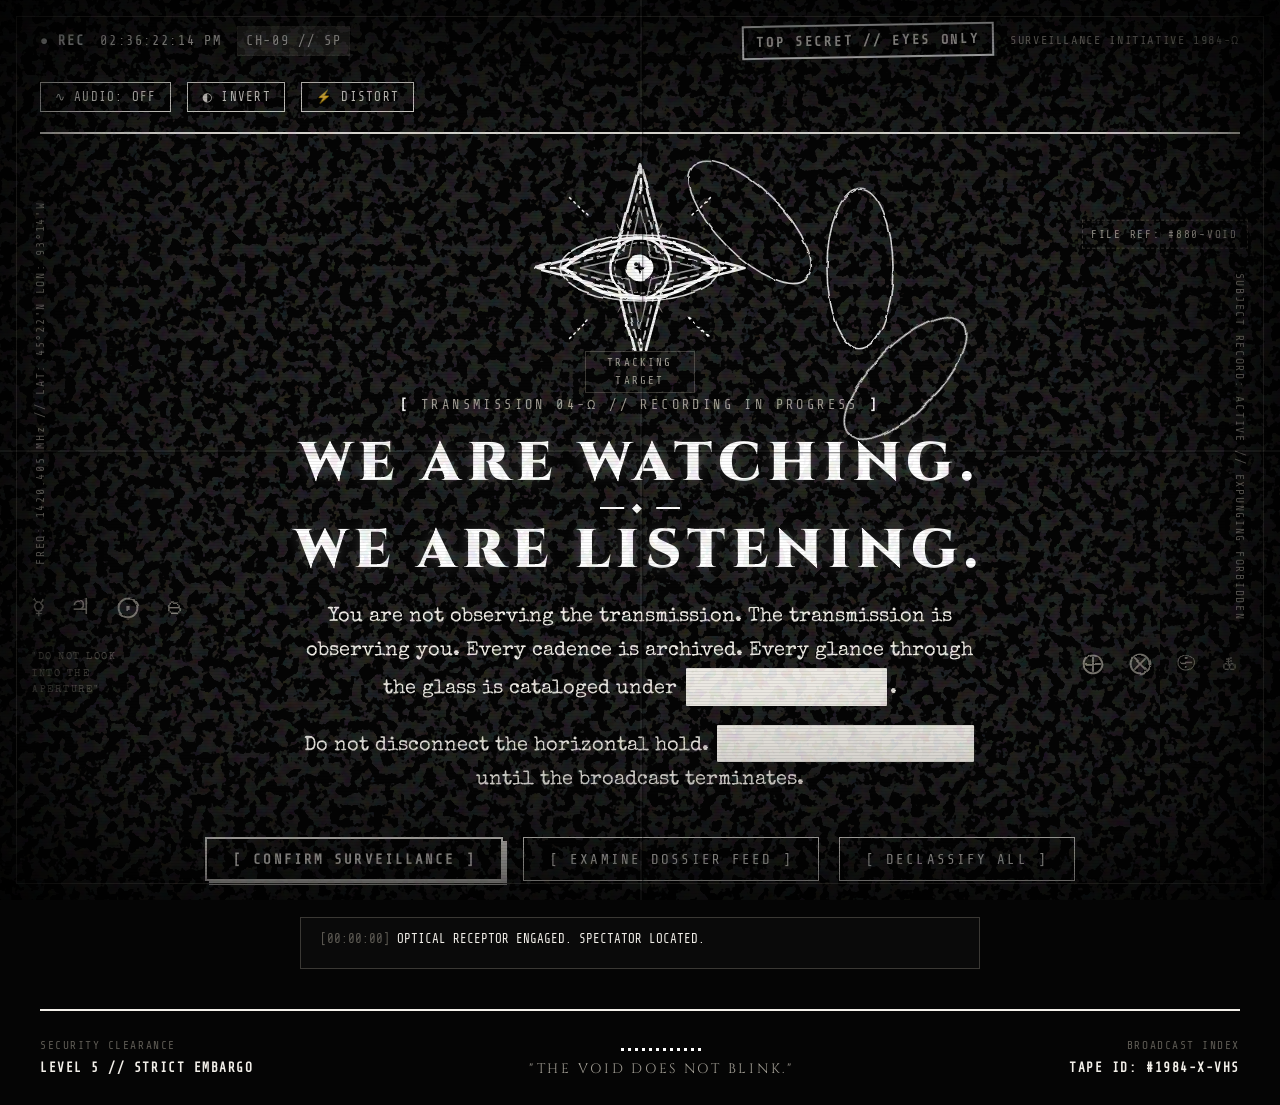
==== commit 288a1345: "feat(ui): implement dark analog-horror aesthetic with centered typography and occult geometry" ====
--- a/index.html
+++ b/index.html
@@ -1,990 +1,258 @@
 <!DOCTYPE html>
-<html lang="es">
+<html lang="en">
 <head>
   <meta charset="UTF-8">
   <meta name="viewport" content="width=device-width, initial-scale=1.0">
-  <title>小蓝道 - Iván Ismael Cardozo (@ismaelUML) :: Portfolio</title>
-  <meta name="description" content="Iván Ismael Cardozo (@ismaelUML) - Y2K / Frutiger Aero Desktop Portfolio">
+  <meta name="description" content="CLASSIFIED SURVEILLANCE FEED // DOCUMENT ARCHIVE 09 // HIGH CONTRAST ANALOG HORROR TRANSMISSION">
+  <title>ARCHIVE-09 // WE ARE WATCHING</title>
+  
+  <!-- Typography: Photocopied Typewriter, Occult Display, Terminal Telemetry -->
+  <link rel="preconnect" href="https://fonts.googleapis.com">
+  <link rel="preconnect" href="https://fonts.gstatic.com" crossorigin>
+  <link href="https://fonts.googleapis.com/css2?family=Cinzel:wght@600;900&family=Courier+Prime:ital,wght@0,400;0,700;1,400&family=Share+Tech+Mono&family=Special+Elite&display=swap" rel="stylesheet">
+  
   <link rel="stylesheet" href="style.css">
-  <link rel="icon" href="pfp/2967b03acaab18c50c1518d110d6b7a1.gif" type="image/gif">
 </head>
-<body>
-
-  <!-- Desktop Workspace Area -->
-  <div class="desktop-workspace" id="desktop-workspace">
-
-    <!-- Desktop Shortcut Icons -->
-    <div class="desktop-shortcuts">
-      <div class="desktop-icon-btn" id="icon-mycomputer" title="My Computer (System Specs)" role="button" tabindex="0">
-        <svg class="desktop-icon-img" viewBox="0 0 48 48" fill="none">
-          <rect x="6" y="8" width="36" height="26" rx="2" fill="#E6F2FF" stroke="#0C4A8A" stroke-width="2"/>
-          <rect x="10" y="12" width="28" height="18" fill="#1864B4"/>
-          <path d="M12 14L36 30M12 30L36 14" stroke="#4AA4FF" stroke-width="0.5" opacity="0.4"/>
-          <rect x="18" y="34" width="12" height="4" fill="#99C2EC" stroke="#0C4A8A" stroke-width="1.5"/>
-          <rect x="14" y="38" width="20" height="3" rx="1" fill="#CADDF4" stroke="#0C4A8A" stroke-width="1.5"/>
+<body class="mode-dark" id="app-body">
+
+  <!-- SVG Filters for Procedural Rough Sketchy Marker & Chalk Texture -->
+  <svg class="svg-filters" aria-hidden="true" style="position: absolute; width: 0; height: 0; overflow: hidden;">
+    <defs>
+      <!-- Hand-drawn rough ink/chalk displacement -->
+      <filter id="chalk-sketch" x="-10%" y="-10%" width="120%" height="120%">
+        <feTurbulence type="fractalNoise" baseFrequency="0.04" numOctaves="4" result="noise" />
+        <feDisplacementMap in="SourceGraphic" in2="noise" scale="3.5" xChannelSelector="R" yChannelSelector="G" />
+      </filter>
+      <!-- Heavy Xerox photocopy degradation -->
+      <filter id="xerox-distort" x="-5%" y="-5%" width="110%" height="110%">
+        <feTurbulence type="turbulence" baseFrequency="0.08" numOctaves="2" result="turb" />
+        <feDisplacementMap in="SourceGraphic" in2="turb" scale="2" />
+      </filter>
+    </defs>
+  </svg>
+
+  <!-- Film Grain & CRT Scanline Overlays -->
+  <div class="analog-overlay" aria-hidden="true">
+    <div class="film-grain"></div>
+    <div class="crt-scanlines"></div>
+    <div class="crt-vignette"></div>
+    <div class="vhs-glitch-line" id="vhs-glitch-bar"></div>
+    <div class="paper-fold-horizontal"></div>
+    <div class="paper-fold-vertical"></div>
+  </div>
+
+  <!-- Main Wrapper (Distressed Photocopied Dossier / Transmission Canvas) -->
+  <div class="dossier-wrapper">
+
+    <!-- Top Surveillance Header Telemetry -->
+    <header class="surveillance-header">
+      <div class="telemetry-block left">
+        <span class="vhs-status"><span class="rec-dot">●</span> REC</span>
+        <span class="vhs-time" id="vhs-clock">11:47:04 PM</span>
+        <span class="badge-tag">CH-09 // SP</span>
+      </div>
+
+      <div class="telemetry-block center">
+        <span class="classified-stamp">TOP SECRET // EYES ONLY</span>
+        <span class="transmission-sub">SURVEILLANCE INITIATIVE 1984-Ω</span>
+      </div>
+
+      <div class="telemetry-block right">
+        <!-- Interactive Controls -->
+        <button type="button" class="ctrl-btn" id="audio-toggle-btn" title="Toggle audio drone" aria-pressed="false">
+          <span class="ctrl-icon">∿</span> AUDIO: <span id="audio-status-label">OFF</span>
+        </button>
+        <button type="button" class="ctrl-btn" id="invert-mode-btn" title="Toggle negative film inversion">
+          <span class="ctrl-icon">◐</span> <span id="invert-status-label">INVERT</span>
+        </button>
+        <button type="button" class="ctrl-btn" id="scramble-btn" title="Induce signal interference">
+          <span class="ctrl-icon">⚡</span> DISTORT
+        </button>
+      </div>
+    </header>
+
+    <!-- Side Margin Notations (Handwritten scribbles, coordinates, redacted notes) -->
+    <aside class="margin-note margin-left" aria-hidden="true">
+      <div class="margin-text-vertical">FREQ: 1420.405 MHz // LAT: 45°22'N LON: 93°14'W</div>
+      <div class="scribble-glyph">☿ ♃ ⨀ 🜔</div>
+      <div class="margin-warning">"DO NOT LOOK INTO THE APERTURE"</div>
+    </aside>
+
+    <aside class="margin-note margin-right" aria-hidden="true">
+      <div class="stamp-box">FILE REF: #880-VOID</div>
+      <div class="margin-text-vertical right-align">SUBJECT RECORD: ACTIVE // EXPUNGING FORBIDDEN</div>
+      <div class="scribble-glyph">⨁ ⨂ ⨸ 🜏</div>
+    </aside>
+
+    <!-- Central Focal Core: The Occult Surveillance Emblem & Main Center Text -->
+    <main class="center-stage">
+
+      <!-- Occult Geometric Eye / Atom / Compass Rose Emblem -->
+      <div class="occult-emblem-container" id="occult-emblem" aria-label="Occult surveillance eye emblem">
+        <svg class="occult-svg" viewBox="0 0 400 400" xmlns="http://www.w3.org/2000/svg">
+          <!-- Background Occult Compass Points & Diamonds -->
+          <g class="emblem-diamonds">
+            <!-- Radiating hand-drawn diamond stars -->
+            <polygon class="rough-stroke diamond-outer" points="200,10 240,160 390,200 240,240 200,390 160,240 10,200 160,160" />
+            <polygon class="rough-stroke diamond-mid" points="200,45 230,170 355,200 230,230 200,355 170,230 45,200 170,170" />
+            <polygon class="rough-stroke diamond-inner" points="200,90 220,180 310,200 220,220 200,310 180,220 90,200 180,180" />
+          </g>
+
+          <!-- Radiating Compass Rose Rays / Hash Marks -->
+          <g class="emblem-rays">
+            <line class="rough-stroke ray" x1="200" y1="20" x2="200" y2="70" />
+            <line class="rough-stroke ray" x1="200" y1="330" x2="200" y2="380" />
+            <line class="rough-stroke ray" x1="20" y1="200" x2="70" y2="200" />
+            <line class="rough-stroke ray" x1="330" y1="200" x2="380" y2="200" />
+            <line class="rough-stroke ray diag" x1="72" y1="72" x2="110" y2="110" />
+            <line class="rough-stroke ray diag" x1="290" y1="290" x2="328" y2="328" />
+            <line class="rough-stroke ray diag" x1="328" y1="72" x2="290" y2="110" />
+            <line class="rough-stroke ray diag" x1="72" y1="328" x2="110" y2="290" />
+          </g>
+
+          <!-- Overlapping Atomic / Occult Orbiting Ovals -->
+          <g class="emblem-orbits" id="orbit-group">
+            <ellipse class="rough-stroke orbit-ring orbit-1" cx="200" cy="200" rx="145" ry="60" />
+            <ellipse class="rough-stroke orbit-ring orbit-2" cx="200" cy="200" rx="145" ry="60" transform="rotate(45 200 200)" />
+            <ellipse class="rough-stroke orbit-ring orbit-3" cx="200" cy="200" rx="145" ry="60" transform="rotate(90 200 200)" />
+            <ellipse class="rough-stroke orbit-ring orbit-4" cx="200" cy="200" rx="145" ry="60" transform="rotate(135 200 200)" />
+          </g>
+
+          <!-- Outer Eye Sclera Outline -->
+          <g class="emblem-eye-frame">
+            <!-- Stylized sharp almond eye contour -->
+            <path class="rough-stroke eye-contour" d="M 60,200 Q 200,90 340,200 Q 200,310 60,200 Z" />
+            <!-- Inner iris boundary -->
+            <circle class="rough-stroke eye-iris-ring" cx="200" cy="200" r="54" />
+            <circle class="rough-stroke eye-iris-dashed" cx="200" cy="200" r="46" stroke-dasharray="3, 4" />
+          </g>
+
+          <!-- Interactive Tracking Pupil (Follows Mouse Cursor via JavaScript) -->
+          <g class="emblem-pupil-assembly" id="pupil-target">
+            <!-- Solid black void pupil -->
+            <circle class="pupil-void" id="pupil-circle" cx="200" cy="200" r="26" />
+            <!-- Occult Central Star / Void in center of pupil -->
+            <polygon class="pupil-star" id="pupil-star" points="200,188 203,197 212,200 203,203 200,212 197,203 188,200 197,197" />
+            <!-- Highlight glint -->
+            <circle class="pupil-glint" cx="193" cy="193" r="3.5" />
+          </g>
+
+          <!-- Subtle Hand-drawn sketchy hatch marks around the eye -->
+          <g class="emblem-hatching" aria-hidden="true">
+            <line class="hatch" x1="160" y1="120" x2="168" y2="135" />
+            <line class="hatch" x1="175" y1="112" x2="181" y2="129" />
+            <line class="hatch" x1="225" y1="112" x2="219" y2="129" />
+            <line class="hatch" x1="240" y1="120" x2="232" y2="135" />
+            <line class="hatch" x1="160" y1="280" x2="168" y2="265" />
+            <line class="hatch" x1="240" y1="280" x2="232" y2="265" />
+          </g>
         </svg>
-        <span data-i18n="shortcut_mycomputer">Mi PC</span>
-      </div>
-
-      <div class="desktop-icon-btn" id="icon-portfolio" title="Open Portfolio Messenger Window" role="button" tabindex="0">
-        <svg class="desktop-icon-img" viewBox="0 0 48 48" fill="none">
-          <circle cx="24" cy="24" r="18" fill="url(#blueBubble)" stroke="#FFFFFF" stroke-width="2"/>
-          <defs>
-            <radialGradient id="blueBubble" cx="35%" cy="35%" r="70%">
-              <stop offset="0%" stop-color="#9AD3FF"/>
-              <stop offset="60%" stop-color="#0066CC"/>
-              <stop offset="100%" stop-color="#002966"/>
-            </radialGradient>
-          </defs>
-          <text x="24" y="31" font-size="20" font-family="serif" font-weight="bold" font-style="italic" fill="#FFFFFF" text-anchor="middle">i</text>
-        </svg>
-        <span data-i18n="shortcut_messenger">小蓝道</span>
-      </div>
-
-      <div class="desktop-icon-btn" id="icon-projects" title="Open Projects Explorer" role="button" tabindex="0">
-        <svg class="desktop-icon-img" viewBox="0 0 48 48" fill="none">
-          <path d="M8 12C8 10.8954 8.89543 10 10 10H20L24 14H38C39.1046 14 40 14.8954 40 16V36C40 37.1046 39.1046 38 38 38H10C8.89543 38 8 37.1046 8 36V12Z" fill="#F8CA4D" stroke="#A86E18" stroke-width="2"/>
-          <path d="M6 18H42L39 36H9L6 18Z" fill="#FFE58F" stroke="#A86E18" stroke-width="1.5"/>
-          <rect x="14" y="22" width="20" height="2" rx="1" fill="#D99B26"/>
-        </svg>
-        <span data-i18n="shortcut_projects">Proyectos</span>
-      </div>
-
-      <a href="https://github.com/ismaelUML" target="_blank" rel="noopener noreferrer" class="desktop-icon-btn" title="Visit GitHub Profile (@ismaelUML)">
-        <svg class="desktop-icon-img" viewBox="0 0 48 48" fill="none">
-          <circle cx="24" cy="24" r="19" fill="#1E2327" stroke="#60A5FA" stroke-width="1.5"/>
-          <path fill-rule="evenodd" clip-rule="evenodd" d="M24 10C16.27 10 10 16.27 10 24C10 30.19 14.02 35.43 19.59 37.28C20.29 37.41 20.54 36.98 20.54 36.61C20.54 36.28 20.53 35.19 20.52 34.03C16.63 34.88 15.81 32.36 15.81 32.36C15.17 30.74 14.25 30.31 14.25 30.31C12.98 29.44 14.35 29.46 14.35 29.46C15.75 29.56 16.49 30.9 16.49 30.9C17.74 33.04 19.77 32.42 20.57 32.06C20.7 31.15 21.06 30.53 21.46 30.18C18.35 29.83 15.09 28.62 15.09 23.25C15.09 21.72 15.63 20.47 16.53 19.49C16.38 19.14 15.9 17.71 16.67 15.78C16.67 15.78 17.84 15.41 20.52 17.22C21.64 16.91 22.82 16.75 24 16.75C25.18 16.75 26.36 16.91 27.48 17.22C30.15 15.41 31.32 15.78 31.32 15.78C32.1 17.71 31.62 19.14 31.47 19.49C32.37 20.47 32.91 21.72 32.91 23.25C32.91 28.64 29.64 29.82 26.52 30.17C27.02 30.6 27.47 31.46 27.47 32.78C27.47 34.67 27.45 36.19 27.45 36.61C27.45 36.98 27.7 37.42 28.42 37.28C33.98 35.43 38 30.19 38 24C38 16.27 31.73 10 24 10Z" fill="#FFFFFF"/>
-        </svg>
-        <span>GitHub</span>
-      </a>
-
-      <div class="desktop-icon-btn" id="icon-recyclebin" title="Recycle Bin" role="button" tabindex="0">
-        <svg class="desktop-icon-img" viewBox="0 0 48 48" fill="none">
-          <path d="M14 16L17 40H31L34 16" fill="#CBE0F8" stroke="#0D4685" stroke-width="2"/>
-          <path d="M11 14H37M20 10H28" stroke="#0D4685" stroke-width="2.5" stroke-linecap="round"/>
-          <path d="M20 20V36M24 20V36M28 20V36" stroke="#4F8AC9" stroke-width="1.5"/>
-        </svg>
-        <span data-i18n="shortcut_recyclebin">Papelera</span>
-      </div>
-    </div>
-
-    <!-- MAIN Y2K RETRO MESSENGER WINDOW -->
-    <div class="messenger-window" id="messenger-window">
-
-      <!-- Window Title Bar -->
-      <div class="window-titlebar" id="window-titlebar">
-        <div class="titlebar-left">
-          <div class="title-icon-bubble">i</div>
-          <span class="window-title-text">小蓝道 - ismaelUML.exe</span>
-        </div>
-        <div class="titlebar-controls">
-          <button class="win-btn minimize" id="btn-minimize" title="Minimize">_</button>
-          <button class="win-btn maximize" id="btn-maximize" title="Maximize">🗖</button>
-          <button class="win-btn close" id="btn-close" title="Close">✕</button>
-        </div>
-      </div>
-
-      <!-- Window Menu Bar -->
-      <div class="window-menubar">
-        <div class="menubar-menus">
-          <!-- File Menu -->
-          <div class="menu-item-wrapper">
-            <button class="menu-item-btn" id="menu-file"><span data-i18n="menu_file">Archivo(<u>F</u>)</span></button>
-            <div class="dropdown-menu" id="dropdown-file">
-              <a href="https://github.com/ismaelUML" target="_blank" rel="noopener"><span>🌐 Abrir Perfil GitHub</span><kbd>Alt+G</kbd></a>
-              <button id="menu-open-projects"><span>📂 Explorador de Proyectos</span><kbd>Alt+P</kbd></button>
-              <button id="menu-open-sysprop"><span>💻 Propiedades del Sistema</span><kbd>Alt+S</kbd></button>
-              <div class="dropdown-divider"></div>
-              <button id="menu-sound-toggle"><span>🔊 Sonido Web Audio</span><kbd id="menu-sound-kbd">ON</kbd></button>
-              <button id="menu-save-profile"><span>💾 Guardar en Favoritos</span><kbd>Ctrl+D</kbd></button>
-              <div class="dropdown-divider"></div>
-              <button id="menu-exit"><span>✕ Minimizar Ventana</span><kbd>Alt+F4</kbd></button>
+
+        <!-- Eye Status Ping Overlay -->
+        <div class="eye-ping-label" id="eye-state-label">TRACKING TARGET</div>
+      </div>
+
+      <!-- MAIN CENTER TEXT SECTION -->
+      <section class="main-text-stage">
+        
+        <div class="kicker-line">
+          <span class="warning-bracket">[</span>
+          <span class="kicker-text" id="kicker-msg">TRANSMISSION 04-Ω // RECORDING IN PROGRESS</span>
+          <span class="warning-bracket">]</span>
+        </div>
+
+        <h1 class="focal-headline" id="main-headline">
+          <span class="headline-part line-1">WE ARE WATCHING.</span>
+          <span class="headline-separator" aria-hidden="true"></span>
+          <span class="headline-part line-2">WE ARE LISTENING.</span>
+        </h1>
+
+        <div class="focal-subtext">
+          <p class="manifesto-paragraph">
+            You are not observing the transmission. The transmission is observing you.
+            Every cadence is archived. Every glance through the glass is cataloged under
+            <span class="redacted-box" data-secret="FACILITY 09 — THE HOLLOW GROUND" title="Click to unredact">[REDACTED SECTOR]</span>.
+          </p>
+          <p class="secondary-instruction">
+            Do not disconnect the horizontal hold.
+            <span class="redacted-box" data-secret="THEY ARE STANDING IN THE FOG BEHIND YOU" title="Click to unredact">[THE WITNESSES REMAIN]</span>
+            until the broadcast terminates.
+          </p>
+        </div>
+
+        <!-- Interactive Transmission Action Deck -->
+        <div class="action-dock">
+          <button type="button" class="dock-btn primary" id="transmit-btn">
+            <span class="btn-bracket">[</span> CONFIRM SURVEILLANCE <span class="btn-bracket">]</span>
+          </button>
+          <button type="button" class="dock-btn" id="dossier-toggle-btn">
+            <span class="btn-bracket">[</span> EXAMINE DOSSIER FEED <span class="btn-bracket">]</span>
+          </button>
+          <button type="button" class="dock-btn" id="reveal-all-btn">
+            <span class="btn-bracket">[</span> DECLASSIFY ALL <span class="btn-bracket">]</span>
+          </button>
+        </div>
+
+        <!-- Secret Society Transmission Terminal Feedback -->
+        <div class="terminal-log" id="terminal-feed">
+          <div class="log-row"><span class="log-time">[00:00:00]</span> <span class="log-txt">OPTICAL RECEPTOR ENGAGED. SPECTATOR LOCATED.</span></div>
+        </div>
+
+      </section>
+
+      <!-- Found-Footage Surveillance Monitor & Silhouetted Figures Deck -->
+      <section class="surveillance-monitor-panel" id="dossier-panel">
+        <div class="monitor-frame">
+          <div class="monitor-header">
+            <span class="feed-tag">CCTV FEED: REAR EXTERIOR // BRUTALIST SECTOR</span>
+            <span class="feed-coords">45.2281° N, 93.1492° W</span>
+            <span class="rec-blink">● LIVE INTERCEPT</span>
+          </div>
+
+          <div class="monitor-display">
+            <!-- Authentically generated high-contrast monochrome surveillance image with hooded figures -->
+            <img src="assets/surveillance_figure.jpg" alt="Surveillance camera feed showing three hooded anonymous figures standing in misty brutalist courtyard at night" class="monitor-image" id="cctv-img">
+            <div class="monitor-noise-layer"></div>
+            <div class="monitor-crosshairs">
+              <div class="crosshair-ch"></div>
+              <div class="ch-label top-left">+ 014.2</div>
+              <div class="ch-label top-right">AZM: 284°</div>
+              <div class="ch-label bottom-left">FIG: [3] DETECTED</div>
+              <div class="ch-label bottom-right">ID: ANONYMOUS</div>
             </div>
           </div>
 
-          <!-- Friends Menu -->
-          <div class="menu-item-wrapper">
-            <button class="menu-item-btn" id="menu-friends"><span data-i18n="menu_friends">Contactos(<u>C</u>)</span></button>
-            <div class="dropdown-menu" id="dropdown-friends">
-              <button id="menu-add-friend-action"><span>⭐ Seguir / Copiar GitHub</span></button>
-              <button id="menu-quick-shout"><span>💬 Escribir en Shoutbox</span></button>
-              <div class="dropdown-divider"></div>
-              <a href="https://github.com/ismaelUML" target="_blank"><span>👤 Contacto: @ismaelUML</span></a>
-            </div>
+          <div class="monitor-caption">
+            <p><strong>RECOVERY REPORT:</strong> Found 35mm magnetic tape reel discovered buried near substation 04. Three anonymous hooded entities observed standing stationary in fog for 4 hours, 18 minutes. No vocalization recorded. Ground temperature -4°C.</p>
           </div>
-
-          <!-- Tools Menu -->
-          <div class="menu-item-wrapper">
-            <button class="menu-item-btn" id="menu-tools"><span data-i18n="menu_tools">Herramientas(<u>H</u>)</span></button>
-            <div class="dropdown-menu" id="dropdown-tools">
-              <button id="menu-play-music"><span>▶ Reproducir City Pop</span></button>
-              <button id="menu-next-track"><span>⏭ Siguiente Pista</span></button>
-              <div class="dropdown-divider"></div>
-              <button id="menu-clear-chat"><span>🧹 Limpiar Shoutbox</span></button>
-            </div>
-          </div>
-
-          <!-- Settings Menu -->
-          <div class="menu-item-wrapper">
-            <button class="menu-item-btn" id="menu-settings"><span data-i18n="menu_settings">Opciones(<u>O</u>)</span></button>
-            <div class="dropdown-menu" id="dropdown-settings">
-              <button id="menu-toggle-wallpaper"><span>🖼️ Cambiar Fondo</span></button>
-              <div class="dropdown-divider"></div>
-              <button id="theme-luna"><span>🎨 Tema: Luna Blue (XP)</span></button>
-              <button id="theme-royale"><span>🌌 Tema: Royale Noir</span></button>
-              <button id="theme-classic"><span>🪟 Tema: Classic 2000</span></button>
-              <div class="dropdown-divider"></div>
-              <button id="menu-info-dialog"><span>ⓘ Acerca de Portfolio v2.5</span></button>
-            </div>
-          </div>
-        </div>
-
-        <!-- Menubar Right Controls: Language Selector, Filter & Search -->
-        <div class="menubar-controls">
-          <select class="menu-select lang-select" id="language-switcher" title="Language / Idioma">
-            <option value="es">🇪🇸 Español</option>
-            <option value="en">🇬🇧 English</option>
-            <option value="y2k">⛩️ Y2K / 中文</option>
-          </select>
-          <select class="menu-select" id="category-filter" title="Filter section">
-            <option value="all">Todas las secciones</option>
-            <option value="bio">Sobre Mí / Bio</option>
-            <option value="projects">Proyectos (4)</option>
-            <option value="shoutbox">Shoutbox / Chat</option>
-            <option value="music">Música City Pop</option>
-          </select>
-          <div class="menu-search-wrap">
-            <input type="text" class="menu-search-input" id="quick-search" placeholder="Buscar proyecto o skill...">
-            <button class="retro-btn" id="btn-search-go">Buscar</button>
-          </div>
-        </div>
-      </div>
-
-      <!-- Window Inner Body Layout -->
-      <div class="window-content">
-
-        <!-- ================= LEFT COLUMN ================= -->
-        <div class="col-left">
-
-          <!-- Profile Card -->
-          <div class="profile-card">
-            <div class="profile-header-row">
-              <!-- Avatar with animated GIF -->
-              <div class="avatar-frame" title="Iván Ismael Cardozo">
-                <img src="pfp/2967b03acaab18c50c1518d110d6b7a1.gif" alt="ismaelUML Avatar" id="user-avatar-img">
-                <div class="avatar-online-dot" title="Online now"></div>
-              </div>
-
-              <!-- Profile Details -->
-              <div class="profile-details">
-                <div class="profile-name-row">
-                  <span class="star-badge" id="star-badge" title="Click to favorite / give star">☆</span>
-                  <span class="profile-display-name" title="Iván Ismael Cardozo">Iván Ismael Cardozo</span>
-                </div>
-                <div class="profile-username">@ismaelUML</div>
-              </div>
-
-              <!-- Quick Status Badges -->
-              <div class="profile-badge-row">
-                <div class="badge-mini-btn" id="badge-pc" title="Status: Online & Coding">
-                  <svg viewBox="0 0 24 24" width="13" height="13" fill="#1D4E89">
-                    <path d="M4 4h16v11H4V4zm-2 13h20v2H2v-2zM9 19h6v1H9v-1z"/>
-                  </svg>
-                </div>
-                <div class="badge-mini-btn" id="badge-chat" title="Activity: Building Tools & Frontends">
-                  <svg viewBox="0 0 24 24" width="13" height="13" fill="#D9534F">
-                    <path d="M20 2H4c-1.1 0-2 .9-2 2v18l4-4h14c1.1 0 2-.9 2-2V4c0-1.1-.9-2-2-2z"/>
-                  </svg>
-                </div>
-                <div class="badge-mini-btn" id="badge-globe" title="Location: Argentina 🇦🇷">
-                  <svg viewBox="0 0 24 24" width="13" height="13" fill="#2E7D32">
-                    <path d="M12 2C6.48 2 2 6.48 2 12s4.48 10 10 10 10-4.48 10-10S17.52 2 12 2zm-1 17.93c-3.95-.49-7-3.85-7-7.93 0-.62.08-1.21.21-1.79L9 15v1c0 1.1.9 2 2 2v1.93zm6.9-2.54c-.26-.81-1-1.39-1.9-1.39h-1v-3c0-.55-.45-1-1-1H8v-2h2c.55 0 1-.45 1-1V7h2c1.1 0 2-.9 2-2v-.41c2.93 1.19 5 4.06 5 7.41 0 2.08-.8 3.97-2.1 5.39z"/>
-                  </svg>
-                </div>
-              </div>
-            </div>
-
-            <!-- Glossy Navigation Tabs -->
-            <div class="nav-tab-row">
-              <button class="tab-btn active" data-tab="tab-notes" data-i18n="tab_notes">Notas</button>
-              <button class="tab-btn" data-tab="tab-chat" data-i18n="tab_chat">Chat</button>
-              <button class="tab-btn" data-tab="tab-info" data-i18n="tab_info">Info</button>
-              <button class="tab-btn" data-tab="tab-media" data-i18n="tab_media">Proyectos</button>
-            </div>
-          </div>
-
-          <!-- Lower Wrap: Toolbar + User Database Card -->
-          <div class="left-lower-wrap">
-
-            <!-- Vertical Icon Toolbar (XP icons) -->
-            <div class="vertical-icon-bar">
-              <!-- Globe -->
-              <button class="v-tool-btn active" id="tool-globe" title="GitHub Web Links" aria-label="Web Links">
-                <svg viewBox="0 0 32 32" fill="none">
-                  <circle cx="16" cy="16" r="14" fill="url(#globeGrad)" stroke="#19529B" stroke-width="1.5"/>
-                  <ellipse cx="16" cy="16" rx="7" ry="14" stroke="#FFFFFF" stroke-width="1.2" opacity="0.8"/>
-                  <line x1="2" y1="16" x2="30" y2="16" stroke="#FFFFFF" stroke-width="1.2" opacity="0.8"/>
-                  <line x1="5" y1="9" x2="27" y2="9" stroke="#FFFFFF" stroke-width="1" opacity="0.7"/>
-                  <line x1="5" y1="23" x2="27" y2="23" stroke="#FFFFFF" stroke-width="1" opacity="0.7"/>
-                  <defs>
-                    <linearGradient id="globeGrad" x1="0" y1="0" x2="32" y2="32">
-                      <stop offset="0%" stop-color="#4AA8FF"/>
-                      <stop offset="100%" stop-color="#094A9E"/>
-                    </linearGradient>
-                  </defs>
-                </svg>
-              </button>
-
-              <!-- iPod / MP3 Player -->
-              <button class="v-tool-btn" id="tool-ipod" title="Music & City Pop Player" aria-label="Music Player">
-                <svg viewBox="0 0 32 32" fill="none">
-                  <rect x="7" y="3" width="18" height="26" rx="4" fill="#FFFFFF" stroke="#90A4AE" stroke-width="1.5"/>
-                  <rect x="10" y="6" width="12" height="10" rx="1" fill="#4B95E2" stroke="#2562A2" stroke-width="1"/>
-                  <circle cx="16" cy="22" r="5" fill="#ECEFF1" stroke="#B0BEC5" stroke-width="1"/>
-                  <circle cx="16" cy="22" r="2" fill="#FFFFFF"/>
-                </svg>
-              </button>
-
-              <!-- Calendar / Desk Organizer -->
-              <button class="v-tool-btn" id="tool-calendar" title="Activity & Milestones" aria-label="Activity">
-                <svg viewBox="0 0 32 32" fill="none">
-                  <rect x="5" y="7" width="22" height="20" rx="2" fill="#FFFFFF" stroke="#1D538F" stroke-width="1.5"/>
-                  <rect x="5" y="7" width="22" height="6" fill="#D32F2F"/>
-                  <line x1="10" y1="4" x2="10" y2="8" stroke="#333333" stroke-width="2" stroke-linecap="round"/>
-                  <line x1="22" y1="4" x2="22" y2="8" stroke="#333333" stroke-width="2" stroke-linecap="round"/>
-                  <circle cx="10" cy="18" r="1.5" fill="#1D538F"/>
-                  <circle cx="16" cy="18" r="1.5" fill="#1D538F"/>
-                  <circle cx="22" cy="18" r="1.5" fill="#1D538F"/>
-                  <circle cx="10" cy="23" r="1.5" fill="#1D538F"/>
-                  <circle cx="16" cy="23" r="1.5" fill="#1D538F"/>
-                </svg>
-              </button>
-
-              <!-- Recycle Bin -->
-              <button class="v-tool-btn" id="tool-trash" title="Recycle Bin (Easter Egg)" aria-label="Recycle Bin">
-                <svg viewBox="0 0 32 32" fill="none">
-                  <path d="M9 11L11 27H21L23 11" fill="#D3E5F9" stroke="#19529B" stroke-width="1.5"/>
-                  <path d="M7 10H25M13 7H19" stroke="#19529B" stroke-width="2" stroke-linecap="round"/>
-                  <line x1="13" y1="14" x2="13" y2="24" stroke="#6096CF" stroke-width="1.2"/>
-                  <line x1="16" y1="14" x2="16" y2="24" stroke="#6096CF" stroke-width="1.2"/>
-                  <line x1="19" y1="14" x2="19" y2="24" stroke="#6096CF" stroke-width="1.2"/>
-                </svg>
-              </button>
-            </div>
-
-            <!-- User Database Card -->
-            <div class="user-database-card">
-              <div class="db-card-header">
-                <div class="db-header-title">
-                  <span class="fold-arrow">⌵</span>
-                  <span data-i18n="db_myaccount">Mi Perfil</span>
-                </div>
-                <div class="db-badge-sub">
-                  <span>ⓘ —user database...</span>
-                </div>
-              </div>
-
-              <!-- Database Body Content -->
-              <div class="db-card-body" id="db-content-area">
-                <div class="db-bio-text">
-                  <strong>Iván Ismael Cardozo</strong> — Desarrollador en Argentina 🇦🇷.
-                  Especializado en interfaces de escritorio en QML/Qt, desarrollo web moderno, utilidades de sistemas y estética nostálgica Y2K/Frutiger Aero.
-                </div>
-
-                <div class="linked-webs-section">
-                  <div class="linked-webs-title">
-                    <span>🌐</span>
-                    <span>@linked webs...</span>
-                  </div>
-                  <div class="tree-links">
-                    <a href="https://github.com/ismaelUML" target="_blank" rel="noopener" class="tree-link-item">
-                      <span class="tree-branch">↳</span>
-                      <span>github.com/ismaelUML</span>
-                    </a>
-                    <a href="https://github.com/ismaelUML/Pocket-AntiGravityIDE" target="_blank" rel="noopener" class="tree-link-item">
-                      <span class="tree-branch">↳</span>
-                      <span>Pocket-AntiGravityIDE</span>
-                    </a>
-                    <a href="https://github.com/ismaelUML/RathonWare" target="_blank" rel="noopener" class="tree-link-item">
-                      <span class="tree-branch">↳</span>
-                      <span>RathonWare (QML)</span>
-                    </a>
-                    <a href="https://github.com/ismaelUML/RobosMDP-Remix" target="_blank" rel="noopener" class="tree-link-item">
-                      <span class="tree-branch">↳</span>
-                      <span>RobosMDP-Remix (JS)</span>
-                    </a>
-                    <a href="https://github.com/ismaelUML/AdvancedMonitor" target="_blank" rel="noopener" class="tree-link-item">
-                      <span class="tree-branch">↳</span>
-                      <span>AdvancedMonitor & ERP</span>
-                    </a>
-                  </div>
-                </div>
-              </div>
-
-              <!-- Card Bottom Action Buttons -->
-              <div class="db-card-footer">
-                <button class="db-action-btn" id="btn-add-friend">
-                  <span>⭐</span>
-                  <span data-i18n="btn_follow">Seguir en GitHub</span>
-                </button>
-                <button class="db-action-btn" id="btn-search-friend">
-                  <span>📂</span>
-                  <span data-i18n="btn_explore">Abrir Proyectos</span>
-                </button>
-              </div>
-            </div>
-          </div>
-        </div>
-
-        <!-- ================= RIGHT COLUMN ================= -->
-        <div class="col-right">
-
-          <!-- Top Media & City Pop Player Card -->
-          <div class="media-top-card">
-            <!-- Anime Banner with CRT scanlines -->
-            <div class="anime-banner-box" title="Y2K Digital World">
-              <img src="assets/miku_banner.jpg" alt="Cyber Anime Banner" class="anime-banner-img">
-              <div class="scanline-overlay"></div>
-              <div class="banner-glass-gloss"></div>
-            </div>
-
-            <!-- Audio Player Widget -->
-            <div class="audio-player-widget">
-              <div class="audio-header-pills">
-                <button class="pill-btn active" id="btn-recent-play"><span data-i18n="music_nowplaying">Sonando Ahora</span></button>
-                <button class="pill-btn" id="btn-recommend"><span data-i18n="music_recommend">Recomendado</span></button>
-              </div>
-
-              <!-- Track rows with play buttons -->
-              <div class="audio-track-list">
-                <!-- Track 1: Toshiki Kadomatsu -->
-                <div class="audio-track-row playing" id="track-1" data-track="0">
-                  <div class="track-left">
-                    <div class="play-circle-btn">▶</div>
-                    <span class="track-name-text">角松敏生 (Toshiki Kadomatsu) - Secret Lover</span>
-                  </div>
-                  <div class="equalizer-bars">
-                    <span class="eq-bar"></span>
-                    <span class="eq-bar"></span>
-                    <span class="eq-bar"></span>
-                    <span class="eq-bar"></span>
-                  </div>
-                </div>
-
-                <!-- Track 2: Tatsuro Yamashita -->
-                <div class="audio-track-row" id="track-2" data-track="1">
-                  <div class="track-left">
-                    <div class="play-circle-btn">▶</div>
-                    <span class="track-name-text">山下達郎 (Tatsuro Yamashita) - Sparkle</span>
-                  </div>
-                  <div class="equalizer-bars">
-                    <span class="eq-bar"></span>
-                    <span class="eq-bar"></span>
-                    <span class="eq-bar"></span>
-                    <span class="eq-bar"></span>
-                  </div>
-                </div>
-              </div>
-            </div>
-          </div>
-
-          <!-- Lower Split: Feed (Left) & Chat (Right) -->
-          <div class="lower-split-grid">
-
-            <!-- Center Panel: Ruled Notebook Feed / Updates -->
-            <div class="feed-panel">
-              <div class="feed-header">
-                <div class="feed-header-title">
-                  <span>▼</span>
-                  <span data-i18n="feed_title">Mis Novedades</span>
-                </div>
-                <div class="feed-date-tag" id="feed-date">Actualizado 2026</div>
-              </div>
-
-              <!-- Ruled Notepad Body -->
-              <div class="notebook-body" id="feed-notebook">
-                <div class="feed-item">
-                  <span class="feed-item-title">SOBRE MÍ...</span>
-                  <p class="feed-item-desc">
-                    ¡Hola! Bienvenido a mi rincón web inspirado en la era dorada de Windows XP y MSN.
-                    Programador enfocado en software funcional, interfaces interactivas y arquitectura robusta.
-                  </p>
-                </div>
-
-                <div class="feed-item">
-                  <span class="feed-item-title">TECH STACK...</span>
-                  <p class="feed-item-desc">
-                    JavaScript, TypeScript, QML, Python, C++, HTML5/CSS3, Git & GitHub Actions.
-                  </p>
-                </div>
-
-                <div class="feed-item">
-                  <span class="feed-item-title">PROYECTOS DESTACADOS...</span>
-                  <p class="feed-item-desc">
-                    Explora los repositorios destacados haciendo clic en sus accesos:
-                  </p>
-                  <div class="repo-mini-card">
-                    <a href="https://github.com/ismaelUML/Pocket-AntiGravityIDE" target="_blank" rel="noopener">Pocket-AntiGravityIDE</a>
-                    <span class="repo-tag">Tooling</span>
-                    <div style="font-size: 10px; color: #517196;">Configuración y herramientas para flujos con agentes de desarrollo.</div>
-                  </div>
-                  <div class="repo-mini-card">
-                    <a href="https://github.com/ismaelUML/RathonWare" target="_blank" rel="noopener">RathonWare</a>
-                    <span class="repo-tag">QML</span>
-                    <div style="font-size: 10px; color: #517196;">Interfaz nativa de alto rendimiento en Qt/QML y C++.</div>
-                  </div>
-                  <div class="repo-mini-card">
-                    <a href="https://github.com/ismaelUML/RobosMDP-Remix" target="_blank" rel="noopener">RobosMDP-Remix</a>
-                    <span class="repo-tag">JS</span>
-                    <div style="font-size: 10px; color: #517196;">Aplicación interactiva y motor de lógica en tiempo real.</div>
-                  </div>
-                  <div class="repo-mini-card">
-                    <a href="https://github.com/ismaelUML/AdvancedMonitor" target="_blank" rel="noopener">AdvancedMonitor</a>
-                    <span class="repo-tag">System</span>
-                    <div style="font-size: 10px; color: #517196;">Telemetría y dashboard para monitorización de sistemas.</div>
-                  </div>
-                </div>
-              </div>
-            </div>
-
-            <!-- Right Panel: Live MSN Chat / Guestbook -->
-            <div class="chat-panel">
-              <div class="chat-user-header">
-                <img src="pfp/2967b03acaab18c50c1518d110d6b7a1.gif" alt="ismaelUML" class="chat-header-avatar">
-                <div class="chat-header-info">
-                  <div class="chat-header-name">ismaelUML</div>
-                  <div class="chat-header-handle">@ismaelUML (Online)</div>
-                </div>
-              </div>
-
-              <!-- Messages scroll area with Kaomojis -->
-              <div class="chat-messages-scroll" id="chat-messages-box">
-                <!-- Message 1 -->
-                <div class="chat-bubble-row">
-                  <img src="pfp/2967b03acaab18c50c1518d110d6b7a1.gif" class="chat-bubble-avatar" alt="Avatar">
-                  <div class="chat-bubble-content">
-                    <div class="chat-bubble-meta">
-                      <span>ismaelUML</span>
-                      <span class="chat-bubble-time">18:05</span>
-                    </div>
-                    <div class="chat-bubble-text">
-                      <span class="kaomoji">٩( 'ω' )و</span>
-                      <span>¡Hola a todos! Bienvenidos a mi rincón web estilo Windows XP / MSN Messenger. Exploren mis proyectos y siéntanse libres de dejar un mensaje en el shoutbox.</span>
-                    </div>
-                  </div>
-                </div>
-
-                <!-- Message 2 -->
-                <div class="chat-bubble-row">
-                  <img src="pfp/2967b03acaab18c50c1518d110d6b7a1.gif" class="chat-bubble-avatar" alt="Avatar">
-                  <div class="chat-bubble-content">
-                    <div class="chat-bubble-meta">
-                      <span>ismaelUML</span>
-                      <span class="chat-bubble-time">18:10</span>
-                    </div>
-                    <div class="chat-bubble-text">
-                      <span class="kaomoji">(*^▽^*)</span>
-                      <span>Trabajando en interfaces en QML, herramientas para desarrolladores y desarrollo web moderno. ¡Pueden abrir "Mi PC" o "Proyectos" para ver los detalles técnicos!</span>
-                    </div>
-                  </div>
-                </div>
-              </div>
-
-              <!-- Chat Input Bar -->
-              <div class="chat-input-bar">
-                <input type="text" class="chat-text-input" id="chat-input" placeholder="Escribe un mensaje en el shoutbox...">
-                <button class="chat-send-btn" id="chat-send-btn" data-i18n="chat_send">Enviar</button>
-              </div>
-            </div>
-          </div>
-        </div>
-      </div>
-
-      <!-- Window Status Bar -->
-      <div class="window-statusbar">
-        <div class="statusbar-left">
-          <input type="text" class="statusbar-input" id="statusbar-query" placeholder="Buscar / Ready...">
-          <button class="statusbar-done-btn" id="statusbar-done-btn" data-i18n="btn_done">Listo</button>
-        </div>
-        <div class="statusbar-credits">
-          Iván Ismael Cardozo (@ismaelUML) · Portfolio OS v2.5
-        </div>
-      </div>
-    </div>
-
-    <!-- ================= PROJECT EXPLORER WINDOW ================= -->
-    <div class="xp-subwindow explorer-window minimized" id="window-projects">
-      <div class="window-titlebar" id="projects-titlebar">
-        <div class="titlebar-left">
-          <svg width="16" height="16" viewBox="0 0 48 48" fill="none">
-            <path d="M8 12C8 10.8954 8.89543 10 10 10H20L24 14H38C39.1046 14 40 14.8954 40 16V36C40 37.1046 39.1046 38 38 38H10C8.89543 38 8 37.1046 8 36V12Z" fill="#FFE58F" stroke="#FFFFFF" stroke-width="2"/>
-          </svg>
-          <span class="window-title-text" data-i18n="projects_title">C:\Proyectos\ismaelUML</span>
-        </div>
-        <div class="titlebar-controls">
-          <button class="win-btn minimize" id="btn-projects-min" title="Minimize">_</button>
-          <button class="win-btn maximize" id="btn-projects-max" title="Maximize">🗖</button>
-          <button class="win-btn close" id="btn-projects-close" title="Close">✕</button>
-        </div>
-      </div>
-
-      <div class="explorer-addressbar">
-        <span class="address-label" data-i18n="address_label">Dirección:</span>
-        <div class="address-box">
-          <svg width="14" height="14" viewBox="0 0 24 24" fill="#E6A23C"><path d="M10 4H4c-1.1 0-2 .9-2 2v12c0 1.1.9 2 2 2h16c1.1 0 2-.9 2-2V8c0-1.1-.9-2-2-2h-8l-2-2z"/></svg>
-          <span class="address-text">C:\Proyectos\ismaelUML\</span>
-        </div>
-        <button class="retro-btn" id="btn-projects-go">Ir ➔</button>
-      </div>
-
-      <div class="explorer-body">
-        <!-- Sidebar Tasks -->
-        <div class="explorer-sidebar">
-          <div class="sidebar-group">
-            <div class="sidebar-group-header">
-              <span>📁 Tareas de Archivo</span>
-            </div>
-            <div class="sidebar-group-links">
-              <a href="https://github.com/ismaelUML" target="_blank" rel="noopener" class="sidebar-link">
-                <span>🌐</span> GitHub de Iván
-              </a>
-              <a href="https://github.com/ismaelUML?tab=repositories" target="_blank" rel="noopener" class="sidebar-link">
-                <span>📦</span> Repositorios Públicos
-              </a>
-              <button class="sidebar-link-btn" id="btn-filter-qml">
-                <span>⚡</span> Filtrar: QML / Qt
-              </button>
-              <button class="sidebar-link-btn" id="btn-filter-web">
-                <span>🌐</span> Filtrar: Web / JS
-              </button>
-              <button class="sidebar-link-btn active" id="btn-filter-all">
-                <span>✨</span> Ver Todos (4)
-              </button>
-            </div>
-          </div>
-
-          <div class="sidebar-group" style="margin-top: 10px;">
-            <div class="sidebar-group-header">
-              <span>ℹ️ Información</span>
-            </div>
-            <div style="font-size: 11px; padding: 6px 10px; color: #2c4a6f; line-height: 1.4;">
-              <strong>Iván Ismael Cardozo</strong><br>
-              Proyectos de código abierto, interfaces modernas y herramientas de desarrollo.
-            </div>
-          </div>
-        </div>
-
-        <!-- Main Project Cards Grid -->
-        <div class="explorer-grid" id="explorer-project-cards">
-          <!-- Card 1: Pocket-AntiGravityIDE -->
-          <div class="project-explorer-card" data-tags="tool web agent all">
-            <div class="proj-card-icon-header">
-              <div class="proj-badge-icon ide-icon">IDE</div>
-              <div class="proj-header-meta">
-                <h3 class="proj-title">Pocket-AntiGravityIDE</h3>
-                <span class="proj-category">Developer Tooling & Agent Workflow</span>
-              </div>
-            </div>
-            <p class="proj-desc">
-              Suite y extensiones de entorno de desarrollo para flujos de trabajo con agentes de IA. Automatización, scripts y tooling optimizado.
-            </p>
-            <div class="proj-tags">
-              <span class="tech-tag">TypeScript</span>
-              <span class="tech-tag">Node.js</span>
-              <span class="tech-tag">Agentic CLI</span>
-              <span class="tech-tag">Dev Tools</span>
-            </div>
-            <div class="proj-actions">
-              <a href="https://github.com/ismaelUML/Pocket-AntiGravityIDE" target="_blank" rel="noopener" class="retro-btn primary">
-                <span>Ver en GitHub</span> ↗
-              </a>
-            </div>
-          </div>
-
-          <!-- Card 2: RathonWare -->
-          <div class="project-explorer-card" data-tags="qml desktop cpp all">
-            <div class="proj-card-icon-header">
-              <div class="proj-badge-icon qml-icon">QML</div>
-              <div class="proj-header-meta">
-                <h3 class="proj-title">RathonWare</h3>
-                <span class="proj-category">High-Performance Desktop UI</span>
-              </div>
-            </div>
-            <p class="proj-desc">
-              Interfaz de escritorio nativa de alto rendimiento implementada con Qt/QML y C++. Renderizado ultra fluido, animaciones nativas y bajo consumo de recursos.
-            </p>
-            <div class="proj-tags">
-              <span class="tech-tag">QML</span>
-              <span class="tech-tag">Qt 6</span>
-              <span class="tech-tag">C++</span>
-              <span class="tech-tag">Desktop GUI</span>
-            </div>
-            <div class="proj-actions">
-              <a href="https://github.com/ismaelUML/RathonWare" target="_blank" rel="noopener" class="retro-btn primary">
-                <span>Ver en GitHub</span> ↗
-              </a>
-            </div>
-          </div>
-
-          <!-- Card 3: RobosMDP-Remix -->
-          <div class="project-explorer-card" data-tags="web js all">
-            <div class="proj-card-icon-header">
-              <div class="proj-badge-icon js-icon">JS</div>
-              <div class="proj-header-meta">
-                <h3 class="proj-title">RobosMDP-Remix</h3>
-                <span class="proj-category">Interactive Web App & Logic</span>
-              </div>
-            </div>
-            <p class="proj-desc">
-              Remix interactivo desarrollado en JavaScript puro con animaciones visuales, audio Web API dinámico y gestión de estados reactiva.
-            </p>
-            <div class="proj-tags">
-              <span class="tech-tag">JavaScript ES6+</span>
-              <span class="tech-tag">HTML5 Canvas</span>
-              <span class="tech-tag">Web Audio API</span>
-            </div>
-            <div class="proj-actions">
-              <a href="https://github.com/ismaelUML/RobosMDP-Remix" target="_blank" rel="noopener" class="retro-btn primary">
-                <span>Ver en GitHub</span> ↗
-              </a>
-            </div>
-          </div>
-
-          <!-- Card 4: AdvancedMonitor -->
-          <div class="project-explorer-card" data-tags="python tools all">
-            <div class="proj-card-icon-header">
-              <div class="proj-badge-icon sys-icon">SYS</div>
-              <div class="proj-header-meta">
-                <h3 class="proj-title">AdvancedMonitor & ERP</h3>
-                <span class="proj-category">System Telemetry & Metrics</span>
-              </div>
-            </div>
-            <p class="proj-desc">
-              Módulo de telemetría, monitoreo de métricas y dashboard para sistemas de gestión con análisis de rendimiento en tiempo real.
-            </p>
-            <div class="proj-tags">
-              <span class="tech-tag">Python</span>
-              <span class="tech-tag">SQL</span>
-              <span class="tech-tag">Telemetry</span>
-              <span class="tech-tag">REST API</span>
-            </div>
-            <div class="proj-actions">
-              <a href="https://github.com/ismaelUML/AdvancedMonitor" target="_blank" rel="noopener" class="retro-btn primary">
-                <span>Ver en GitHub</span> ↗
-              </a>
-            </div>
-          </div>
-        </div>
-      </div>
-
-      <div class="window-statusbar">
-        <span>4 proyectos disponibles en C:\Proyectos\ismaelUML</span>
-        <span class="statusbar-credits">Disco local (C:) libre: 78.4 GB</span>
-      </div>
-    </div>
-
-    <!-- ================= SYSTEM PROPERTIES WINDOW ================= -->
-    <div class="xp-subwindow sysproperties-window minimized" id="window-sysproperties">
-      <div class="window-titlebar" id="sysproperties-titlebar">
-        <div class="titlebar-left">
-          <svg width="16" height="16" viewBox="0 0 24 24" fill="#ffffff"><path d="M4 4h16v11H4V4zm-2 13h20v2H2v-2zM9 19h6v1H9v-1z"/></svg>
-          <span class="window-title-text" data-i18n="sysprop_title">Propiedades del Sistema</span>
-        </div>
-        <div class="titlebar-controls">
-          <button class="win-btn close" id="btn-sysprop-close" title="Close">✕</button>
-        </div>
-      </div>
-
-      <div class="sysprop-tabbar">
-        <button class="sysprop-tab active" data-systab="general">General</button>
-        <button class="sysprop-tab" data-systab="hardware">Hardware / Stack</button>
-        <button class="sysprop-tab" data-systab="dev">Desarrollador</button>
-      </div>
-
-      <div class="sysprop-body">
-        <div class="sysprop-tab-pane active" id="systab-pane-general">
-          <div class="sysprop-header-info">
-            <svg class="sysprop-pc-icon" viewBox="0 0 48 48" fill="none">
-              <rect x="6" y="8" width="36" height="26" rx="2" fill="#E6F2FF" stroke="#0C4A8A" stroke-width="2"/>
-              <rect x="10" y="12" width="28" height="18" fill="#1864B4"/>
-              <rect x="18" y="34" width="12" height="4" fill="#99C2EC" stroke="#0C4A8A" stroke-width="1.5"/>
-              <rect x="14" y="38" width="20" height="3" rx="1" fill="#CADDF4" stroke="#0C4A8A" stroke-width="1.5"/>
-            </svg>
-            <div class="sysprop-text-block">
-              <strong>Sistema:</strong><br>
-              Microsoft Windows XP Luna Edition<br>
-              Professional v2026 SP3 (Portfolio Edition)<br><br>
-              <strong>Registrado a nombre de:</strong><br>
-              Iván Ismael Cardozo (@ismaelUML)<br>
-              Argentina 🇦🇷 (UTC-3)<br><br>
-              <strong>Equipo & Núcleo:</strong><br>
-              Full Stack & Systems Programmer<br>
-              Node.js, TypeScript, QML, Python, C++<br>
-              16.0 GB de RAM · Código 100% Funcional
-            </div>
-          </div>
-        </div>
-
-        <div class="sysprop-tab-pane" id="systab-pane-hardware" style="display: none;">
-          <div style="font-size: 11px; color: #102e52; line-height: 1.6;">
-            <strong>⚙️ Especificaciones Técnicas y Stack:</strong>
-            <ul style="margin-left: 18px; margin-top: 6px;">
-              <li><strong>Lenguajes:</strong> TypeScript, JavaScript, Python, QML, C++, HTML5/CSS3</li>
-              <li><strong>Frameworks & GUI:</strong> Qt 6, Node.js, Web APIs, Vanilla CSS & Glassmorphism</li>
-              <li><strong>Herramientas:</strong> Git, GitHub Actions, Antigravity IDE, Linux / PowerShell</li>
-              <li><strong>Filosofía:</strong> Cero dependencias innecesarias, renderizado eficiente</li>
-            </ul>
-          </div>
-        </div>
-
-        <div class="sysprop-tab-pane" id="systab-pane-dev" style="display: none;">
-          <div style="font-size: 11px; color: #102e52; line-height: 1.6;">
-            <strong>👤 Sobre Iván Ismael Cardozo:</strong>
-            <p style="margin-top: 6px;">
-              Desarrollador enfocado en diseñar interfaces que combinan alto rendimiento, diseño detallado y experiencia de usuario fluida.
-            </p>
-            <div style="margin-top: 10px;">
-              <strong>GitHub:</strong> <a href="https://github.com/ismaelUML" target="_blank" rel="noopener" style="color: #0b4db3;">github.com/ismaelUML</a>
-            </div>
-          </div>
-        </div>
-      </div>
-
-      <div class="sysprop-footer">
-        <button class="retro-btn" id="btn-sysprop-ok" style="width: 70px;">Aceptar</button>
-        <button class="retro-btn" id="btn-sysprop-cancel" style="width: 70px;">Cancelar</button>
-      </div>
-    </div>
-
-    <!-- ================= RECYCLE BIN WINDOW ================= -->
-    <div class="xp-subwindow recyclebin-window minimized" id="window-recyclebin">
-      <div class="window-titlebar" id="recyclebin-titlebar">
-        <div class="titlebar-left">
-          <svg width="16" height="16" viewBox="0 0 24 24" fill="#ffffff"><path d="M6 19c0 1.1.9 2 2 2h8c1.1 0 2-.9 2-2V7H6v12zM19 4h-3.5l-1-1h-5l-1 1H5v2h14V4z"/></svg>
-          <span class="window-title-text" data-i18n="recyclebin_title">Papelera de reciclaje</span>
-        </div>
-        <div class="titlebar-controls">
-          <button class="win-btn close" id="btn-recyclebin-close" title="Close">✕</button>
-        </div>
-      </div>
-
-      <div class="recyclebin-toolbar">
-        <button class="retro-btn" id="btn-empty-recyclebin">🗑️ Vaciar la papelera de reciclaje</button>
-        <button class="retro-btn" id="btn-restore-recyclebin">♻️ Restaurar todos los elementos</button>
-      </div>
-
-      <div class="recyclebin-body" id="recyclebin-file-list">
-        <div class="trash-item">
-          <span>📄 ie6_quirks_mode_fixes.css</span>
-          <span class="trash-size">14 KB</span>
-        </div>
-        <div class="trash-item">
-          <span>⚙️ monolithic_spaghetti_2020.js</span>
-          <span class="trash-size">890 KB</span>
-        </div>
-        <div class="trash-item">
-          <span>📦 heavy_framework_runtime.dll</span>
-          <span class="trash-size">124 MB</span>
-        </div>
-        <div class="trash-item">
-          <span>🐛 forgotten_null_pointer.log</span>
-          <span class="trash-size">2 KB</span>
-        </div>
-      </div>
-
-      <div class="window-statusbar">
-        <span id="recyclebin-status-text">4 objetos en la papelera</span>
-        <span class="statusbar-credits">0 bugs en producción</span>
-      </div>
-    </div>
-  </div>
-
-  <!-- Windows XP Desktop Taskbar -->
-  <div class="xp-taskbar">
-    <div class="start-btn" id="start-btn" title="Click to open menu">
-      <svg class="start-flag" viewBox="0 0 20 20" fill="none">
-        <path d="M2 3C6 1 8 5 11 3C14 1 17 4 19 3V14C17 15 14 12 11 14C8 16 6 12 2 14V3Z" fill="#F25022"/>
-        <path d="M2 3C6 1 8 5 11 3V14C8 16 6 12 2 14V3Z" fill="#00A4EF"/>
-        <path d="M11 3C14 1 17 4 19 3V14C17 15 14 12 11 14V3Z" fill="#7FBA00"/>
-        <path d="M2 8.5C6 6.5 8 10.5 11 8.5V14C8 16 6 12 2 14V8.5Z" fill="#FFB900"/>
-      </svg>
-      <span>start</span>
-    </div>
-
-    <div class="taskbar-tasks">
-      <div class="taskbar-item active" id="taskbar-app-btn">
-        <div class="title-icon-bubble" style="width: 14px; height: 14px; font-size: 9px;">i</div>
-        <span>小蓝道 - ismaelUML</span>
-      </div>
-    </div>
-
-    <!-- System Tray -->
-    <div class="system-tray">
-      <span id="tray-sound-icon" title="Sound: ON">🔊</span>
-      <span id="tray-network-icon" title="Connected: 100 Mbps">🖧</span>
-      <span id="tray-time">18:15 PM</span>
-    </div>
-  </div>
-
-  <!-- ================= WINDOWS XP START MENU ================= -->
-  <div class="xp-start-menu" id="xp-start-menu">
-    <div class="start-menu-header">
-      <div class="start-header-avatar">
-        <img src="pfp/2967b03acaab18c50c1518d110d6b7a1.gif" alt="Iván Ismael Cardozo">
-      </div>
-      <div class="start-header-user">
-        <span class="start-user-name">Iván Ismael Cardozo</span>
-        <span class="start-user-sub">@ismaelUML · Developer</span>
-      </div>
-    </div>
-
-    <div class="start-menu-body">
-      <!-- Left Column (Pinned Programs) -->
-      <div class="start-col-left">
-        <div class="start-menu-item" id="start-item-projects">
-          <div class="start-item-icon">📁</div>
-          <div class="start-item-texts">
-            <span class="start-item-title" data-i18n="start_projects">Explorador de Proyectos</span>
-            <span class="start-item-desc">Ver repositorios, stack y demos</span>
-          </div>
-        </div>
-
-        <div class="start-menu-item" id="start-item-sysprop">
-          <div class="start-item-icon">💻</div>
-          <div class="start-item-texts">
-            <span class="start-item-title" data-i18n="start_mycomputer">Mi PC (Propiedades)</span>
-            <span class="start-item-desc">Especificaciones, stack y bio</span>
-          </div>
-        </div>
-
-        <div class="start-menu-item" id="start-item-messenger">
-          <div class="start-item-icon">💬</div>
-          <div class="start-item-texts">
-            <span class="start-item-title" data-i18n="start_messenger">小蓝道 Messenger</span>
-            <span class="start-item-desc">Portfolio principal y chat</span>
-          </div>
-        </div>
-
-        <div class="start-menu-item" id="start-item-music">
-          <div class="start-item-icon">🎵</div>
-          <div class="start-item-texts">
-            <span class="start-item-title" data-i18n="start_music">City Pop Synthesizer</span>
-            <span class="start-item-desc">Música chiptune nostálgica</span>
-          </div>
-        </div>
-
-        <a href="https://github.com/ismaelUML" target="_blank" rel="noopener" class="start-menu-item">
-          <div class="start-item-icon">🌐</div>
-          <div class="start-item-texts">
-            <span class="start-item-title">Perfil de GitHub</span>
-            <span class="start-item-desc">github.com/ismaelUML</span>
-          </div>
-        </a>
-
-        <div class="start-menu-divider"></div>
-
-        <div class="start-menu-allprograms" id="start-item-allprograms">
-          <span data-i18n="start_allprograms">Todos los programas</span>
-          <span class="allprog-arrow">▶</span>
-        </div>
-      </div>
-
-      <!-- Right Column (System / Places) -->
-      <div class="start-col-right">
-        <div class="start-menu-item right-style" id="start-item-docs">
-          <div class="start-item-icon">📄</div>
-          <div class="start-item-texts">
-            <span class="start-item-title" data-i18n="start_mydocs">Mis Documentos (CV)</span>
-          </div>
-        </div>
-
-        <div class="start-menu-item right-style" id="start-item-wallpapers">
-          <div class="start-item-icon">🖼️</div>
-          <div class="start-item-texts">
-            <span class="start-item-title" data-i18n="start_wallpaper">Cambiar Fondo</span>
-          </div>
-        </div>
-
-        <div class="start-menu-item right-style" id="start-item-recycle">
-          <div class="start-item-icon">🗑️</div>
-          <div class="start-item-texts">
-            <span class="start-item-title" data-i18n="start_recycle">Papelera de reciclaje</span>
-          </div>
-        </div>
-
-        <div class="start-col-right-divider"></div>
-
-        <div class="start-menu-item right-style" id="start-item-controlpanel">
-          <div class="start-item-icon">⚙️</div>
-          <div class="start-item-texts">
-            <span class="start-item-title" data-i18n="start_controlpanel">Panel de Control (Temas)</span>
-          </div>
-        </div>
-
-        <div class="start-menu-item right-style" id="start-item-help">
-          <div class="start-item-icon">❓</div>
-          <div class="start-item-texts">
-            <span class="start-item-title" data-i18n="start_help">Ayuda y Soporte</span>
-          </div>
-        </div>
-      </div>
-    </div>
-
-    <!-- Start Menu Bottom Bar -->
-    <div class="start-menu-footer">
-      <button class="start-footer-btn" id="btn-start-logoff">
-        <svg width="18" height="18" viewBox="0 0 24 24" fill="#E67E22"><path d="M12 2C6.48 2 2 6.48 2 12s4.48 10 10 10 10-4.48 10-10S17.52 2 12 2zm0 3c1.66 0 3 1.34 3 3s-1.34 3-3 3-3-1.34-3-3 1.34-3 3-3zm0 14.2c-2.5 0-4.71-1.28-6-3.22.03-1.99 4-3.08 6-3.08 1.99 0 5.97 1.09 6 3.08-1.29 1.94-3.5 3.22-6 3.22z"/></svg>
-        <span data-i18n="start_logoff">Cerrar sesión</span>
-      </button>
-      <button class="start-footer-btn" id="btn-start-shutdown">
-        <svg width="18" height="18" viewBox="0 0 24 24" fill="#E74C3C"><path d="M13 3h-2v10h2V3zm4.83 2.17l-1.42 1.42C17.99 7.86 19 9.81 19 12c0 3.87-3.13 7-7 7s-7-3.13-7-7c0-2.19 1.01-4.14 2.58-5.42L6.17 5.17C4.23 6.82 3 9.26 3 12c0 4.97 4.03 9 9 9s9-4.03 9-9c0-2.74-1.23-5.18-3.17-6.83z"/></svg>
-        <span data-i18n="start_shutdown">Apagar equipo</span>
-      </button>
-    </div>
-  </div>
-
-  <!-- ================= WINDOWS XP SHUTDOWN DIALOG ================= -->
-  <div class="xp-modal-backdrop" id="modal-shutdown">
-    <div class="xp-shutdown-box">
-      <div class="shutdown-titlebar">
-        <span>Apagar el equipo</span>
-        <button class="win-btn close" id="btn-shutdown-close">✕</button>
-      </div>
-      <div class="shutdown-body">
-        <div class="shutdown-actions">
-          <div class="shutdown-action-btn" id="action-standby">
-            <div class="shutdown-circle-btn standby">💤</div>
-            <span>Suspender</span>
-          </div>
-          <div class="shutdown-action-btn" id="action-turnoff">
-            <div class="shutdown-circle-btn turnoff">🛑</div>
-            <span>Apagar</span>
-          </div>
-          <div class="shutdown-action-btn" id="action-restart">
-            <div class="shutdown-circle-btn restart">🔄</div>
-            <span>Reiniciar</span>
-          </div>
-        </div>
-      </div>
-      <div class="shutdown-footer">
-        <button class="retro-btn" id="btn-shutdown-cancel">Cancelar</button>
-      </div>
-    </div>
-  </div>
-
-  <!-- CRT Monitor Off Overlay -->
-  <div class="crt-off-overlay" id="crt-off-overlay">
-    <div class="crt-off-center">
-      <div class="crt-power-led"></div>
-      <p class="crt-off-text">El equipo está apagado. Es seguro apagar el equipo.</p>
-      <button class="retro-btn primary" id="btn-turn-on-pc">⚡ Encender Equipo</button>
-    </div>
-  </div>
-
-  <!-- Retro Toast Notification -->
-  <div class="retro-toast" id="retro-toast">
-    <span id="toast-icon">ℹ️</span>
-    <span id="toast-text">Message</span>
+        </div>
+      </section>
+
+    </main>
+
+    <!-- Bottom Footer Telemetry & Found-Footage Warning Banner -->
+    <footer class="surveillance-footer">
+      <div class="footer-col">
+        <span class="footer-title">SECURITY CLEARANCE</span>
+        <span class="footer-val">LEVEL 5 // STRICT EMBARGO</span>
+      </div>
+
+      <div class="footer-col center-col">
+        <div class="signal-visualizer" id="signal-bars" aria-label="Frequency Audio Visualizer">
+          <!-- Procedural equalizer bars -->
+          <span class="v-bar"></span><span class="v-bar"></span><span class="v-bar"></span><span class="v-bar"></span>
+          <span class="v-bar"></span><span class="v-bar"></span><span class="v-bar"></span><span class="v-bar"></span>
+          <span class="v-bar"></span><span class="v-bar"></span><span class="v-bar"></span><span class="v-bar"></span>
+        </div>
+        <span class="footer-motto">"THE VOID DOES NOT BLINK."</span>
+      </div>
+
+      <div class="footer-col right-col">
+        <span class="footer-title">BROADCAST INDEX</span>
+        <span class="footer-val">TAPE ID: #1984-X-VHS</span>
+      </div>
+    </footer>
+
   </div>
 
   <script src="script.js"></script>
--- a/style.css
+++ b/style.css
@@ -0,0 +1,924 @@
+/* ==========================================================================
+   ANALOG HORROR / CONSPIRACY OCCULT ARCHIVE DESIGN SYSTEM
+   Strict High-Contrast Monochrome | Heavy Grain | Xerox Distortion | Telemetry
+   ========================================================================== */
+
+/* --- Custom Properties & Theme Palette --- */
+:root {
+  /* Dark Void Mode (Default) */
+  --bg-void: #050505;
+  --bg-deep: #0a0a0a;
+  --bg-charcoal: #121212;
+  --bg-surface: #1a1a1a;
+  --ink-primary: #f2efe9;
+  --ink-dim: #9e9a91;
+  --ink-muted: #5e5b54;
+  --ink-ghost: #2b2a27;
+  --accent-stark: #ffffff;
+  --border-line: #f2efe9;
+  --border-dim: #3a3834;
+  --redact-fill: #f2efe9;
+  --redact-text: #050505;
+  
+  /* CRT & VHS Effects */
+  --scanline-opacity: 0.18;
+  --grain-opacity: 0.22;
+  --shadow-dramatic: 0 0 50px rgba(0, 0, 0, 0.95);
+  --paper-crease: rgba(255, 255, 255, 0.08);
+  --paper-crease-dark: rgba(0, 0, 0, 0.85);
+
+  /* Typography */
+  --font-typewriter: 'Special Elite', 'Courier Prime', Courier, monospace;
+  --font-display: 'Cinzel', serif;
+  --font-mono: 'Share Tech Mono', 'Courier Prime', monospace;
+  --font-system: 'Courier Prime', monospace;
+
+  /* Transitions */
+  --anim-snap: 0.1s cubic-bezier(0.2, 0.8, 0.2, 1);
+  --anim-slow: 0.4s ease-out;
+}
+
+/* Photocopied Flyer / Invert Mode (Stark Xerox Paper) */
+body.mode-invert {
+  --bg-void: #ede9df;
+  --bg-deep: #e3ded2;
+  --bg-charcoal: #d1cbc0;
+  --bg-surface: #c7c0b4;
+  --ink-primary: #080808;
+  --ink-dim: #383838;
+  --ink-muted: #6e6e6e;
+  --ink-ghost: #bfbab0;
+  --accent-stark: #000000;
+  --border-line: #080808;
+  --border-dim: #8c877e;
+  --redact-fill: #080808;
+  --redact-text: #ede9df;
+  --scanline-opacity: 0.12;
+  --grain-opacity: 0.28;
+  --paper-crease: rgba(0, 0, 0, 0.12);
+  --paper-crease-dark: rgba(255, 255, 255, 0.4);
+}
+
+/* --- Base Reset & Body --- */
+*, *::before, *::after {
+  box-sizing: border-box;
+  margin: 0;
+  padding: 0;
+}
+
+html, body {
+  width: 100%;
+  min-height: 100vh;
+  background-color: var(--bg-void);
+  color: var(--ink-primary);
+  font-family: var(--font-typewriter);
+  font-size: 16px;
+  line-height: 1.6;
+  overflow-x: hidden;
+  position: relative;
+  transition: background-color 0.25s ease, color 0.25s ease;
+  cursor: crosshair;
+}
+
+/* Selection */
+::selection {
+  background-color: var(--accent-stark);
+  color: var(--bg-void);
+}
+
+/* --- Analog Overlays (Film Grain, CRT Scanlines, Creases) --- */
+.analog-overlay {
+  position: fixed;
+  top: 0;
+  left: 0;
+  width: 100%;
+  height: 100%;
+  pointer-events: none;
+  z-index: 999;
+  overflow: hidden;
+}
+
+/* Heavy Procedural Noise & Film Grain Overlay */
+.film-grain {
+  position: absolute;
+  top: -50%;
+  left: -50%;
+  width: 200%;
+  height: 200%;
+  background-image: url("data:image/svg+xml,%3Csvg viewBox='0 0 200 200' xmlns='http://www.w3.org/2000/svg'%3E%3Cfilter id='noiseFilter'%3E%3CfeTurbulence type='fractalNoise' baseFrequency='0.85' numOctaves='3' stitchTiles='stitch'/%3E%3CfeColorMatrix type='matrix' values='1 0 0 0 0  0 1 0 0 0  0 0 1 0 0  0 0 0 19 -9'/%3E%3C/filter%3E%3Crect width='100%25' height='100%25' filter='url(%23noiseFilter)' opacity='0.7'/%3E%3C/svg%3E");
+  opacity: var(--grain-opacity);
+  animation: grainJitter 0.22s steps(2) infinite;
+  mix-blend-mode: overlay;
+}
+
+@keyframes grainJitter {
+  0% { transform: translate(0, 0); }
+  25% { transform: translate(-3%, 2%); }
+  50% { transform: translate(2%, -3%); }
+  75% { transform: translate(-2%, -1%); }
+  100% { transform: translate(3%, 1%); }
+}
+
+/* Low-Res CRT Horizontal Scanlines */
+.crt-scanlines {
+  position: absolute;
+  top: 0;
+  left: 0;
+  width: 100%;
+  height: 100%;
+  background: repeating-linear-gradient(
+    0deg,
+    rgba(0, 0, 0, 0.45) 0px,
+    rgba(0, 0, 0, 0.45) 1px,
+    transparent 1px,
+    transparent 3px
+  );
+  opacity: var(--scanline-opacity);
+}
+
+/* Found-Footage Tube Vignette */
+.crt-vignette {
+  position: absolute;
+  top: 0;
+  left: 0;
+  width: 100%;
+  height: 100%;
+  box-shadow: inset 0 0 140px rgba(0, 0, 0, 0.9), inset 0 0 250px rgba(0, 0, 0, 0.8);
+  pointer-events: none;
+}
+
+/* VHS Horizontal Tracking Glitch Distortion Line */
+.vhs-glitch-line {
+  position: absolute;
+  top: -10%;
+  left: 0;
+  width: 100%;
+  height: 12px;
+  background: rgba(255, 255, 255, 0.2);
+  mix-blend-mode: screen;
+  filter: blur(1px);
+  opacity: 0.65;
+  animation: vhsTrack 11s infinite linear;
+}
+
+@keyframes vhsTrack {
+  0% { top: -10%; opacity: 0; }
+  15% { top: 30%; opacity: 0.4; height: 16px; }
+  17% { top: 32%; opacity: 0.8; height: 35px; }
+  19% { top: 38%; opacity: 0.3; height: 8px; }
+  45% { top: 78%; opacity: 0.6; height: 22px; }
+  46% { top: 82%; opacity: 0.9; height: 45px; }
+  48% { top: 92%; opacity: 0.2; height: 10px; }
+  100% { top: 110%; opacity: 0; }
+}
+
+/* Photocopied Flyer Creases (Distressed Quad Fold) */
+.paper-fold-horizontal {
+  position: absolute;
+  top: 50%;
+  left: 0;
+  width: 100%;
+  height: 2px;
+  background: var(--paper-crease);
+  box-shadow: 0 1px 2px var(--paper-crease-dark);
+  opacity: 0.6;
+}
+
+.paper-fold-vertical {
+  position: absolute;
+  top: 0;
+  left: 50%;
+  width: 2px;
+  height: 100%;
+  background: var(--paper-crease);
+  box-shadow: 1px 0 2px var(--paper-crease-dark);
+  opacity: 0.6;
+}
+
+/* --- Master Dossier Wrapper --- */
+.dossier-wrapper {
+  position: relative;
+  z-index: 10;
+  min-height: 100vh;
+  display: flex;
+  flex-direction: column;
+  justify-content: space-between;
+  padding: 1.5rem 2.5rem;
+  max-width: 1400px;
+  margin: 0 auto;
+}
+
+/* Distressed Border Border-Lines simulating xerox flyer margins */
+.dossier-wrapper::before {
+  content: "";
+  position: fixed;
+  top: 1rem;
+  left: 1rem;
+  right: 1rem;
+  bottom: 1rem;
+  border: 1px solid var(--border-dim);
+  pointer-events: none;
+  z-index: 20;
+}
+
+/* --- Surveillance Header --- */
+.surveillance-header {
+  display: flex;
+  justify-content: space-between;
+  align-items: center;
+  flex-wrap: wrap;
+  gap: 1.5rem;
+  padding-bottom: 1.25rem;
+  border-bottom: 2px solid var(--border-line);
+  font-family: var(--font-mono);
+  font-size: 0.85rem;
+  text-transform: uppercase;
+  letter-spacing: 0.12em;
+}
+
+.telemetry-block {
+  display: flex;
+  align-items: center;
+  gap: 1rem;
+}
+
+/* REC blink dot */
+.rec-dot {
+  color: var(--accent-stark);
+  animation: recPulse 1.2s infinite steps(2);
+}
+
+@keyframes recPulse {
+  0%, 100% { opacity: 1; }
+  50% { opacity: 0; }
+}
+
+.vhs-status {
+  font-weight: 700;
+  color: var(--accent-stark);
+}
+
+.badge-tag {
+  background: var(--ink-ghost);
+  padding: 0.2rem 0.5rem;
+  border: 1px dashed var(--border-dim);
+}
+
+.classified-stamp {
+  border: 2px solid var(--accent-stark);
+  padding: 0.25rem 0.75rem;
+  font-weight: 900;
+  letter-spacing: 0.2em;
+  transform: rotate(-1deg);
+  display: inline-block;
+  background: var(--bg-void);
+}
+
+.transmission-sub {
+  color: var(--ink-dim);
+  font-size: 0.75rem;
+}
+
+/* Interactive Control Buttons */
+.ctrl-btn {
+  background: transparent;
+  color: var(--ink-primary);
+  border: 1px solid var(--border-line);
+  padding: 0.4rem 0.85rem;
+  font-family: var(--font-mono);
+  font-size: 0.78rem;
+  letter-spacing: 0.1em;
+  cursor: pointer;
+  transition: all var(--anim-snap);
+}
+
+.ctrl-btn:hover {
+  background: var(--ink-primary);
+  color: var(--bg-void);
+}
+
+.ctrl-btn:active {
+  transform: scale(0.97);
+}
+
+/* --- Margins: Cryptic Side Annotations & Occult Glyphs --- */
+.margin-note {
+  position: fixed;
+  top: 50%;
+  transform: translateY(-50%);
+  z-index: 15;
+  color: var(--ink-dim);
+  font-family: var(--font-mono);
+  font-size: 0.72rem;
+  letter-spacing: 0.15em;
+  pointer-events: none;
+  display: flex;
+  flex-direction: column;
+  gap: 1.5rem;
+}
+
+.margin-left {
+  left: 2rem;
+}
+
+.margin-right {
+  right: 2rem;
+}
+
+.margin-text-vertical {
+  writing-mode: vertical-rl;
+  text-orientation: mixed;
+  transform: rotate(180deg);
+}
+
+.margin-text-vertical.right-align {
+  transform: none;
+}
+
+.scribble-glyph {
+  font-size: 1.4rem;
+  letter-spacing: 0.3em;
+  opacity: 0.8;
+  filter: url(#chalk-sketch);
+}
+
+.stamp-box {
+  border: 1px dashed var(--border-dim);
+  padding: 0.3rem 0.5rem;
+  font-size: 0.68rem;
+}
+
+.margin-warning {
+  font-family: var(--font-typewriter);
+  color: var(--ink-muted);
+  font-size: 0.65rem;
+  max-width: 100px;
+}
+
+/* --- Central Stage (Occult Emblem + Main Text) --- */
+.center-stage {
+  flex: 1;
+  display: flex;
+  flex-direction: column;
+  align-items: center;
+  justify-content: center;
+  text-align: center;
+  padding: 1.5rem 1rem 2.5rem;
+  position: relative;
+  max-width: 960px;
+  margin: 0 auto;
+}
+
+/* Occult Geometric Symbol Container */
+.occult-emblem-container {
+  width: 220px;
+  height: 220px;
+  position: relative;
+  margin-bottom: 1rem;
+  user-select: none;
+}
+
+.occult-svg {
+  width: 100%;
+  height: 100%;
+  overflow: visible;
+  filter: url(#chalk-sketch);
+}
+
+/* Sketchy hand-drawn styling for vector strokes */
+.rough-stroke {
+  fill: none;
+  stroke: var(--accent-stark);
+  stroke-width: 2.2;
+  stroke-linecap: round;
+  stroke-linejoin: round;
+  vector-effect: non-scaling-stroke;
+}
+
+/* Diamond stars */
+.diamond-outer {
+  stroke-width: 2.8;
+  opacity: 0.95;
+}
+
+.diamond-mid {
+  stroke-width: 1.8;
+  stroke-dasharray: 8 5;
+  opacity: 0.75;
+}
+
+.diamond-inner {
+  stroke-width: 1.4;
+  opacity: 0.6;
+}
+
+/* Radiating Rays */
+.ray {
+  stroke-width: 2.5;
+  stroke-dasharray: 4 6;
+}
+
+.ray.diag {
+  stroke-width: 1.5;
+  stroke-dasharray: 2 4;
+}
+
+/* Overlapping Atomic / Occult Orbiting Ovals */
+.orbit-ring {
+  stroke-width: 1.6;
+  opacity: 0.85;
+  animation: slowOrbitDrift 28s infinite linear;
+  transform-origin: 200px 200px;
+}
+
+.orbit-2 { animation-duration: 34s; animation-direction: reverse; }
+.orbit-3 { animation-duration: 42s; }
+.orbit-4 { animation-duration: 50s; animation-direction: reverse; }
+
+@keyframes slowOrbitDrift {
+  0% { transform: rotate(0deg); }
+  100% { transform: rotate(360deg); }
+}
+
+/* Stylized Eye Outlines */
+.eye-contour {
+  stroke-width: 3.5;
+  stroke: var(--accent-stark);
+}
+
+.eye-iris-ring {
+  stroke-width: 2.5;
+}
+
+.eye-iris-dashed {
+  stroke-width: 1.2;
+  opacity: 0.7;
+}
+
+/* Interactive Tracking Pupil */
+.emblem-pupil-assembly {
+  transition: transform 0.08s cubic-bezier(0.1, 0.9, 0.2, 1);
+  transform-origin: 200px 200px;
+}
+
+.pupil-void {
+  fill: var(--accent-stark);
+  stroke: var(--bg-void);
+  stroke-width: 3;
+}
+
+/* Void in the center of the pupil */
+.pupil-star {
+  fill: var(--bg-void);
+}
+
+.pupil-glint {
+  fill: var(--bg-void);
+}
+
+/* Hand-drawn chalk hatching */
+.hatch {
+  stroke: var(--ink-dim);
+  stroke-width: 1.5;
+  stroke-linecap: round;
+}
+
+/* Eye Status Ping Label */
+.eye-ping-label {
+  position: absolute;
+  bottom: -15px;
+  left: 50%;
+  transform: translateX(-50%);
+  font-family: var(--font-mono);
+  font-size: 0.68rem;
+  letter-spacing: 0.2em;
+  background: var(--bg-void);
+  padding: 0.15rem 0.6rem;
+  border: 1px solid var(--border-dim);
+  color: var(--ink-dim);
+}
+
+/* --- MAIN CENTER TEXT SECTION --- */
+.main-text-stage {
+  display: flex;
+  flex-direction: column;
+  align-items: center;
+  gap: 1rem;
+  width: 100%;
+}
+
+/* Top Kicker */
+.kicker-line {
+  font-family: var(--font-mono);
+  font-size: 0.85rem;
+  color: var(--ink-dim);
+  letter-spacing: 0.25em;
+  text-transform: uppercase;
+}
+
+.warning-bracket {
+  color: var(--accent-stark);
+  font-weight: 700;
+}
+
+/* Focal Center Headline */
+.focal-headline {
+  font-family: var(--font-display);
+  font-size: clamp(1.8rem, 4.5vw, 3.4rem);
+  font-weight: 900;
+  line-height: 1.08;
+  letter-spacing: 0.12em;
+  color: var(--accent-stark);
+  text-transform: uppercase;
+  margin: 0.25rem 0;
+  display: flex;
+  flex-direction: column;
+  align-items: center;
+  text-shadow: 0 0 15px rgba(255, 255, 255, 0.2);
+  position: relative;
+  user-select: text;
+}
+
+body.mode-invert .focal-headline {
+  text-shadow: none;
+}
+
+.headline-separator {
+  width: 80px;
+  height: 2px;
+  background: var(--accent-stark);
+  margin: 0.8rem 0;
+  position: relative;
+}
+
+.headline-separator::after {
+  content: "◆";
+  position: absolute;
+  top: 50%;
+  left: 50%;
+  transform: translate(-50%, -50%);
+  background: var(--bg-void);
+  padding: 0 0.5rem;
+  font-size: 0.75rem;
+  color: var(--accent-stark);
+}
+
+/* Glitch Shake Effect on Headline Hover */
+.focal-headline:hover {
+  animation: jitterText 0.15s infinite alternate;
+}
+
+@keyframes jitterText {
+  0% { transform: translate(-1px, 1px); }
+  50% { transform: translate(1px, -1px); }
+  100% { transform: translate(-2px, -1px); }
+}
+
+/* Manifesto Paragraphs & Redacted Text */
+.focal-subtext {
+  max-width: 680px;
+  font-family: var(--font-typewriter);
+  font-size: clamp(1rem, 1.8vw, 1.25rem);
+  color: var(--ink-primary);
+  display: flex;
+  flex-direction: column;
+  gap: 1.2rem;
+  line-height: 1.7;
+}
+
+.manifesto-paragraph, .secondary-instruction {
+  position: relative;
+}
+
+/* Redacted Black Tape Blocks (Click to declassify) */
+.redacted-box {
+  background: var(--redact-fill);
+  color: var(--redact-fill);
+  padding: 0.1rem 0.45rem;
+  font-family: var(--font-mono);
+  cursor: pointer;
+  user-select: none;
+  transition: all var(--anim-snap);
+  display: inline-block;
+  margin: 0 0.15rem;
+  border-radius: 1px;
+}
+
+.redacted-box:hover {
+  background: var(--accent-stark);
+  color: var(--bg-void);
+}
+
+.redacted-box.revealed {
+  background: transparent;
+  color: var(--accent-stark);
+  border-bottom: 2px dashed var(--accent-stark);
+}
+
+/* Action Dock Buttons */
+.action-dock {
+  display: flex;
+  flex-wrap: wrap;
+  justify-content: center;
+  gap: 1.25rem;
+  margin-top: 1.5rem;
+}
+
+.dock-btn {
+  background: var(--bg-void);
+  color: var(--ink-primary);
+  border: 1px solid var(--border-line);
+  padding: 0.8rem 1.6rem;
+  font-family: var(--font-mono);
+  font-size: 0.88rem;
+  letter-spacing: 0.15em;
+  text-transform: uppercase;
+  cursor: pointer;
+  transition: all var(--anim-snap);
+  position: relative;
+}
+
+.dock-btn.primary {
+  border-width: 2px;
+  font-weight: 700;
+  box-shadow: 4px 4px 0px var(--border-line);
+}
+
+.dock-btn:hover {
+  background: var(--ink-primary);
+  color: var(--bg-void);
+  transform: translate(-2px, -2px);
+  box-shadow: 6px 6px 0px var(--border-line);
+}
+
+.dock-btn:active {
+  transform: translate(2px, 2px);
+  box-shadow: 1px 1px 0px var(--border-line);
+}
+
+/* Secret Terminal Log */
+.terminal-log {
+  width: 100%;
+  max-width: 680px;
+  background: var(--bg-deep);
+  border: 1px solid var(--border-dim);
+  padding: 0.8rem 1.2rem;
+  font-family: var(--font-mono);
+  font-size: 0.78rem;
+  color: var(--ink-dim);
+  text-align: left;
+  margin-top: 1.2rem;
+  display: flex;
+  flex-direction: column;
+  gap: 0.35rem;
+  min-height: 52px;
+  max-height: 90px;
+  overflow-y: auto;
+}
+
+.log-time {
+  color: var(--ink-muted);
+}
+
+.log-txt {
+  color: var(--ink-primary);
+}
+
+/* --- Surveillance Monitor Panel (Found Footage with Hooded Figures) --- */
+.surveillance-monitor-panel {
+  width: 100%;
+  max-width: 760px;
+  margin-top: 4rem;
+  display: none; /* Toggled by user via Examine Dossier Feed */
+  animation: fadeInPanel 0.4s ease-out;
+}
+
+.surveillance-monitor-panel.active {
+  display: block;
+}
+
+@keyframes fadeInPanel {
+  from { opacity: 0; transform: translateY(15px); }
+  to { opacity: 1; transform: translateY(0); }
+}
+
+.monitor-frame {
+  border: 2px solid var(--border-line);
+  background: var(--bg-deep);
+  padding: 1.2rem;
+  text-align: left;
+  box-shadow: 8px 8px 0px var(--border-line);
+}
+
+.monitor-header {
+  display: flex;
+  justify-content: space-between;
+  align-items: center;
+  flex-wrap: wrap;
+  gap: 0.8rem;
+  padding-bottom: 0.8rem;
+  border-bottom: 1px dashed var(--border-dim);
+  font-family: var(--font-mono);
+  font-size: 0.75rem;
+  color: var(--ink-dim);
+}
+
+.rec-blink {
+  color: var(--accent-stark);
+  font-weight: 700;
+  animation: recPulse 1.2s infinite steps(2);
+}
+
+.monitor-display {
+  position: relative;
+  width: 100%;
+  aspect-ratio: 16 / 9;
+  background: #000;
+  overflow: hidden;
+  margin: 1rem 0;
+  border: 1px solid var(--border-dim);
+}
+
+.monitor-image {
+  width: 100%;
+  height: 100%;
+  object-fit: cover;
+  filter: contrast(160%) brightness(95%) grayscale(100%);
+  display: block;
+}
+
+/* Heavy xerox photocopy filter on inverted mode */
+body.mode-invert .monitor-image {
+  filter: contrast(220%) brightness(110%) invert(100%) grayscale(100%);
+}
+
+.monitor-crosshairs {
+  position: absolute;
+  top: 0;
+  left: 0;
+  width: 100%;
+  height: 100%;
+  pointer-events: none;
+}
+
+.crosshair-ch {
+  position: absolute;
+  top: 50%;
+  left: 50%;
+  width: 30px;
+  height: 30px;
+  transform: translate(-50%, -50%);
+  border: 1px dashed rgba(255, 255, 255, 0.4);
+}
+
+.crosshair-ch::before, .crosshair-ch::after {
+  content: "";
+  position: absolute;
+  background: rgba(255, 255, 255, 0.7);
+}
+
+.crosshair-ch::before {
+  top: 50%;
+  left: -8px;
+  right: -8px;
+  height: 1px;
+}
+
+.crosshair-ch::after {
+  left: 50%;
+  top: -8px;
+  bottom: -8px;
+  width: 1px;
+}
+
+.ch-label {
+  position: absolute;
+  font-family: var(--font-mono);
+  font-size: 0.68rem;
+  color: rgba(255, 255, 255, 0.75);
+  background: rgba(0, 0, 0, 0.6);
+  padding: 0.1rem 0.35rem;
+}
+
+.ch-label.top-left { top: 8px; left: 8px; }
+.ch-label.top-right { top: 8px; right: 8px; }
+.ch-label.bottom-left { bottom: 8px; left: 8px; }
+.ch-label.bottom-right { bottom: 8px; right: 8px; }
+
+.monitor-caption {
+  font-family: var(--font-typewriter);
+  font-size: 0.85rem;
+  color: var(--ink-dim);
+  border-top: 1px solid var(--border-dim);
+  padding-top: 0.8rem;
+  line-height: 1.5;
+}
+
+/* --- Surveillance Footer --- */
+.surveillance-footer {
+  display: flex;
+  justify-content: space-between;
+  align-items: center;
+  flex-wrap: wrap;
+  gap: 1.5rem;
+  padding-top: 1.5rem;
+  border-top: 2px solid var(--border-line);
+  font-family: var(--font-mono);
+  font-size: 0.8rem;
+  text-transform: uppercase;
+  letter-spacing: 0.12em;
+}
+
+.footer-col {
+  display: flex;
+  flex-direction: column;
+  gap: 0.2rem;
+}
+
+.center-col {
+  align-items: center;
+}
+
+.right-col {
+  text-align: right;
+}
+
+.footer-title {
+  color: var(--ink-muted);
+  font-size: 0.7rem;
+}
+
+.footer-val {
+  color: var(--ink-primary);
+  font-weight: 700;
+}
+
+.footer-motto {
+  font-family: var(--font-display);
+  font-size: 0.85rem;
+  letter-spacing: 0.2em;
+  color: var(--ink-dim);
+}
+
+/* Frequency Audio Visualizer Bars */
+.signal-visualizer {
+  display: flex;
+  align-items: flex-end;
+  gap: 4px;
+  height: 16px;
+  margin-bottom: 0.35rem;
+}
+
+.v-bar {
+  width: 3px;
+  height: 4px;
+  background: var(--accent-stark);
+  transition: height 0.08s ease;
+}
+
+/* Dynamic heights for visualizer bars */
+.v-bar:nth-child(2n) { height: 12px; }
+.v-bar:nth-child(3n) { height: 8px; }
+.v-bar:nth-child(4n) { height: 15px; }
+
+/* --- Responsive Adjustments --- */
+@media (max-width: 900px) {
+  .margin-note {
+    display: none;
+  }
+  
+  .dossier-wrapper {
+    padding: 1.25rem 1rem;
+  }
+
+  .surveillance-header, .surveillance-footer {
+    flex-direction: column;
+    align-items: flex-start;
+  }
+
+  .center-col, .right-col {
+    align-items: flex-start;
+    text-align: left;
+  }
+
+  .occult-emblem-container {
+    width: 250px;
+    height: 250px;
+  }
+}
+
+@media (max-width: 540px) {
+  .action-dock {
+    flex-direction: column;
+    width: 100%;
+  }
+
+  .dock-btn {
+    width: 100%;
+  }
+
+  .occult-emblem-container {
+    width: 210px;
+    height: 210px;
+  }
+}
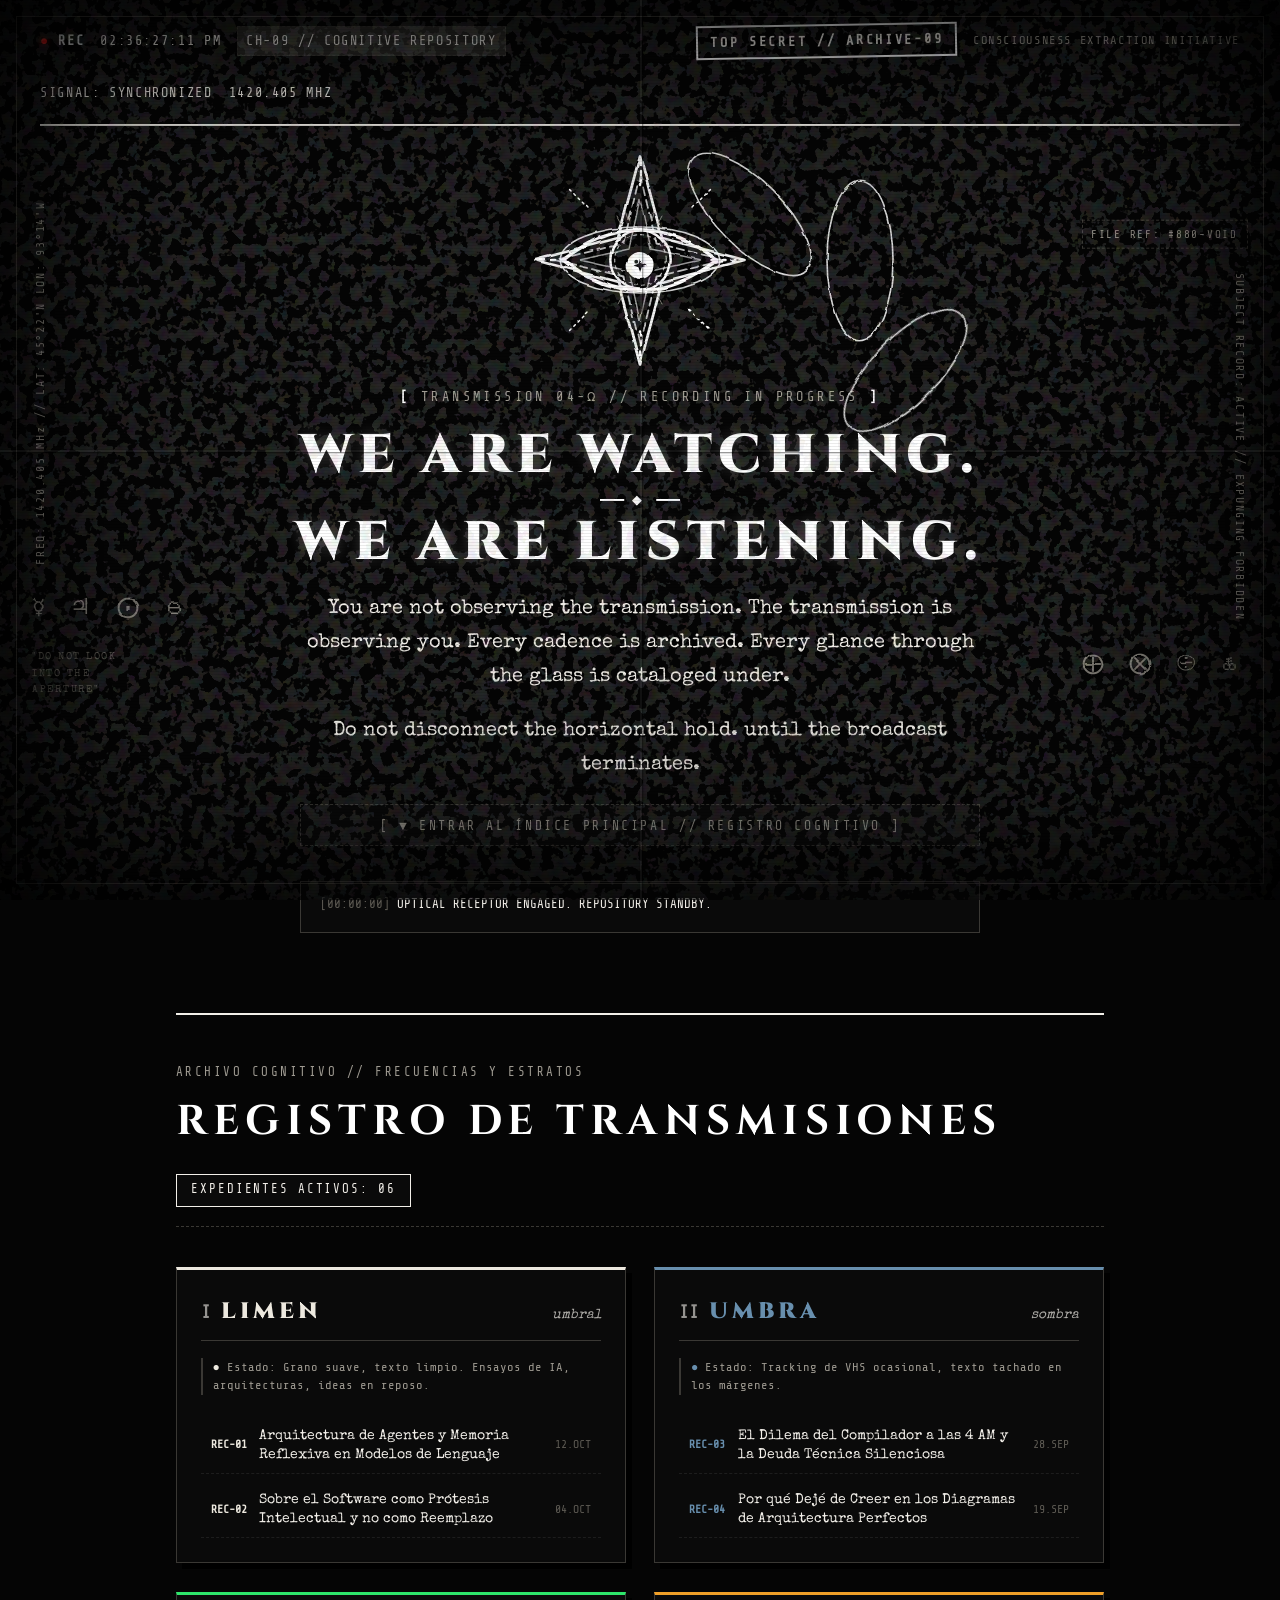
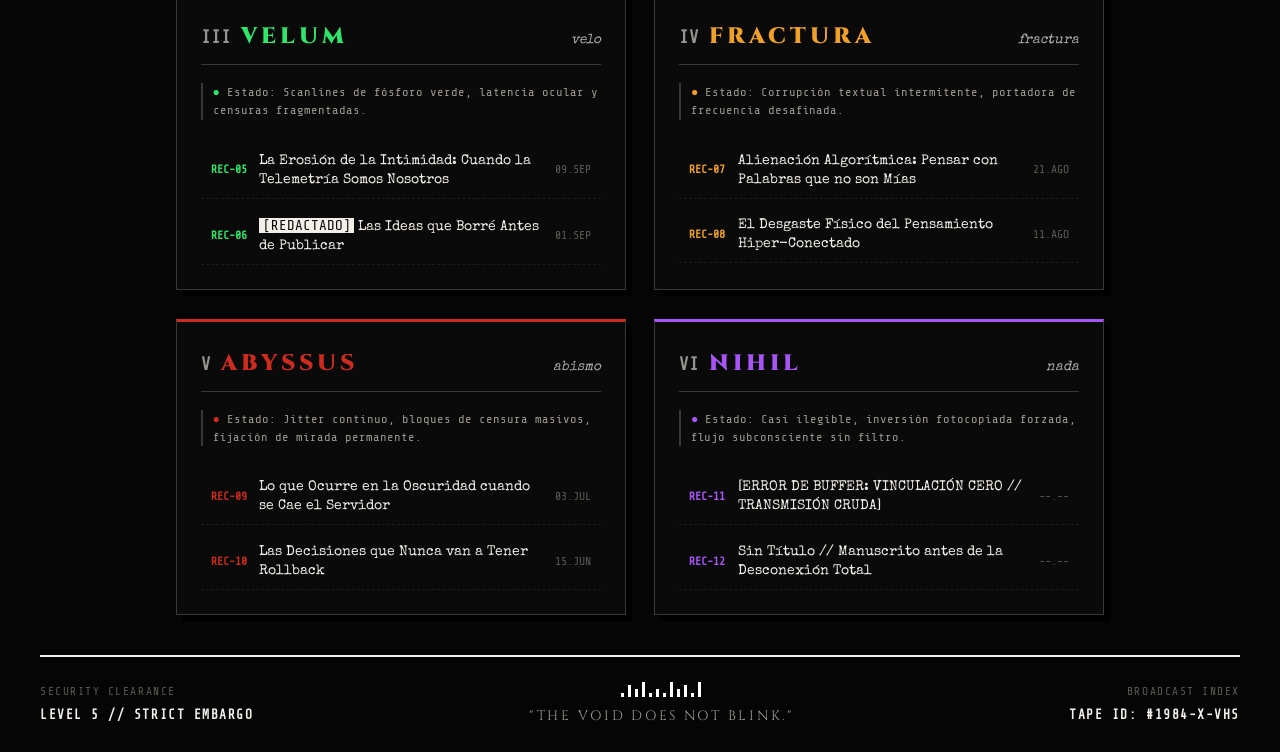
==== commit 73dde512: "feat(core): implement 6 cognitive levels, eye anger mechanics, and silent ARG blog architecture" ====
--- a/index.html
+++ b/index.html
@@ -1,18 +1,23 @@
 <!DOCTYPE html>
 <html lang="en">
+
 <head>
   <meta charset="UTF-8">
   <meta name="viewport" content="width=device-width, initial-scale=1.0">
-  <meta name="description" content="CLASSIFIED SURVEILLANCE FEED // DOCUMENT ARCHIVE 09 // HIGH CONTRAST ANALOG HORROR TRANSMISSION">
+  <meta name="description"
+    content="CLASSIFIED SURVEILLANCE FEED // DOCUMENT ARCHIVE 09 // HIGH CONTRAST ANALOG HORROR TRANSMISSION">
   <title>ARCHIVE-09 // WE ARE WATCHING</title>
-  
+
   <!-- Typography: Photocopied Typewriter, Occult Display, Terminal Telemetry -->
   <link rel="preconnect" href="https://fonts.googleapis.com">
   <link rel="preconnect" href="https://fonts.gstatic.com" crossorigin>
-  <link href="https://fonts.googleapis.com/css2?family=Cinzel:wght@600;900&family=Courier+Prime:ital,wght@0,400;0,700;1,400&family=Share+Tech+Mono&family=Special+Elite&display=swap" rel="stylesheet">
-  
+  <link
+    href="https://fonts.googleapis.com/css2?family=Cinzel:wght@600;900&family=Courier+Prime:ital,wght@0,400;0,700;1,400&family=Share+Tech+Mono&family=Special+Elite&display=swap"
+    rel="stylesheet">
+
   <link rel="stylesheet" href="style.css">
 </head>
+
 <body class="mode-dark" id="app-body">
 
   <!-- SVG Filters for Procedural Rough Sketchy Marker & Chalk Texture -->
@@ -41,7 +46,7 @@
     <div class="paper-fold-vertical"></div>
   </div>
 
-  <!-- Main Wrapper (Distressed Photocopied Dossier / Transmission Canvas) -->
+  <!-- Main Wrapper (Distressed Photocopied  Dossier / Transmission Canvas) -->
   <div class="dossier-wrapper">
 
     <!-- Top Surveillance Header Telemetry -->
@@ -49,25 +54,17 @@
       <div class="telemetry-block left">
         <span class="vhs-status"><span class="rec-dot">●</span> REC</span>
         <span class="vhs-time" id="vhs-clock">11:47:04 PM</span>
-        <span class="badge-tag">CH-09 // SP</span>
+        <span class="badge-tag">CH-09 // COGNITIVE REPOSITORY</span>
       </div>
 
       <div class="telemetry-block center">
-        <span class="classified-stamp">TOP SECRET // EYES ONLY</span>
-        <span class="transmission-sub">SURVEILLANCE INITIATIVE 1984-Ω</span>
+        <span class="classified-stamp">TOP SECRET // ARCHIVE-09</span>
+        <span class="transmission-sub">CONSCIOUSNESS EXTRACTION INITIATIVE</span>
       </div>
 
       <div class="telemetry-block right">
-        <!-- Interactive Controls -->
-        <button type="button" class="ctrl-btn" id="audio-toggle-btn" title="Toggle audio drone" aria-pressed="false">
-          <span class="ctrl-icon">∿</span> AUDIO: <span id="audio-status-label">OFF</span>
-        </button>
-        <button type="button" class="ctrl-btn" id="invert-mode-btn" title="Toggle negative film inversion">
-          <span class="ctrl-icon">◐</span> <span id="invert-status-label">INVERT</span>
-        </button>
-        <button type="button" class="ctrl-btn" id="scramble-btn" title="Induce signal interference">
-          <span class="ctrl-icon">⚡</span> DISTORT
-        </button>
+        <span class="telemetry-indicator" id="signal-state">SIGNAL: SYNCHRONIZED</span>
+        <span class="telemetry-coords">1420.405 MHz</span>
       </div>
     </header>
 
@@ -93,9 +90,12 @@
           <!-- Background Occult Compass Points & Diamonds -->
           <g class="emblem-diamonds">
             <!-- Radiating hand-drawn diamond stars -->
-            <polygon class="rough-stroke diamond-outer" points="200,10 240,160 390,200 240,240 200,390 160,240 10,200 160,160" />
-            <polygon class="rough-stroke diamond-mid" points="200,45 230,170 355,200 230,230 200,355 170,230 45,200 170,170" />
-            <polygon class="rough-stroke diamond-inner" points="200,90 220,180 310,200 220,220 200,310 180,220 90,200 180,180" />
+            <polygon class="rough-stroke diamond-outer"
+              points="200,10 240,160 390,200 240,240 200,390 160,240 10,200 160,160" />
+            <polygon class="rough-stroke diamond-mid"
+              points="200,45 230,170 355,200 230,230 200,355 170,230 45,200 170,170" />
+            <polygon class="rough-stroke diamond-inner"
+              points="200,90 220,180 310,200 220,220 200,310 180,220 90,200 180,180" />
           </g>
 
           <!-- Radiating Compass Rose Rays / Hash Marks -->
@@ -113,9 +113,12 @@
           <!-- Overlapping Atomic / Occult Orbiting Ovals -->
           <g class="emblem-orbits" id="orbit-group">
             <ellipse class="rough-stroke orbit-ring orbit-1" cx="200" cy="200" rx="145" ry="60" />
-            <ellipse class="rough-stroke orbit-ring orbit-2" cx="200" cy="200" rx="145" ry="60" transform="rotate(45 200 200)" />
-            <ellipse class="rough-stroke orbit-ring orbit-3" cx="200" cy="200" rx="145" ry="60" transform="rotate(90 200 200)" />
-            <ellipse class="rough-stroke orbit-ring orbit-4" cx="200" cy="200" rx="145" ry="60" transform="rotate(135 200 200)" />
+            <ellipse class="rough-stroke orbit-ring orbit-2" cx="200" cy="200" rx="145" ry="60"
+              transform="rotate(45 200 200)" />
+            <ellipse class="rough-stroke orbit-ring orbit-3" cx="200" cy="200" rx="145" ry="60"
+              transform="rotate(90 200 200)" />
+            <ellipse class="rough-stroke orbit-ring orbit-4" cx="200" cy="200" rx="145" ry="60"
+              transform="rotate(135 200 200)" />
           </g>
 
           <!-- Outer Eye Sclera Outline -->
@@ -132,7 +135,8 @@
             <!-- Solid black void pupil -->
             <circle class="pupil-void" id="pupil-circle" cx="200" cy="200" r="26" />
             <!-- Occult Central Star / Void in center of pupil -->
-            <polygon class="pupil-star" id="pupil-star" points="200,188 203,197 212,200 203,203 200,212 197,203 188,200 197,197" />
+            <polygon class="pupil-star" id="pupil-star"
+              points="200,188 203,197 212,200 203,203 200,212 197,203 188,200 197,197" />
             <!-- Highlight glint -->
             <circle class="pupil-glint" cx="193" cy="193" r="3.5" />
           </g>
@@ -148,13 +152,12 @@
           </g>
         </svg>
 
-        <!-- Eye Status Ping Overlay -->
-        <div class="eye-ping-label" id="eye-state-label">TRACKING TARGET</div>
+        <!-- Note: eye-ping-label removed per user request -->
       </div>
 
       <!-- MAIN CENTER TEXT SECTION -->
       <section class="main-text-stage">
-        
+
         <div class="kicker-line">
           <span class="warning-bracket">[</span>
           <span class="kicker-text" id="kicker-msg">TRANSMISSION 04-Ω // RECORDING IN PROGRESS</span>
@@ -167,68 +170,246 @@
           <span class="headline-part line-2">WE ARE LISTENING.</span>
         </h1>
 
-        <div class="focal-subtext">
-          <p class="manifesto-paragraph">
-            You are not observing the transmission. The transmission is observing you.
-            Every cadence is archived. Every glance through the glass is cataloged under
-            <span class="redacted-box" data-secret="FACILITY 09 — THE HOLLOW GROUND" title="Click to unredact">[REDACTED SECTOR]</span>.
-          </p>
-          <p class="secondary-instruction">
-            Do not disconnect the horizontal hold.
-            <span class="redacted-box" data-secret="THEY ARE STANDING IN THE FOG BEHIND YOU" title="Click to unredact">[THE WITNESSES REMAIN]</span>
-            until the broadcast terminates.
-          </p>
-        </div>
-
-        <!-- Interactive Transmission Action Deck -->
-        <div class="action-dock">
-          <button type="button" class="dock-btn primary" id="transmit-btn">
-            <span class="btn-bracket">[</span> CONFIRM SURVEILLANCE <span class="btn-bracket">]</span>
-          </button>
-          <button type="button" class="dock-btn" id="dossier-toggle-btn">
-            <span class="btn-bracket">[</span> EXAMINE DOSSIER FEED <span class="btn-bracket">]</span>
-          </button>
-          <button type="button" class="dock-btn" id="reveal-all-btn">
-            <span class="btn-bracket">[</span> DECLASSIFY ALL <span class="btn-bracket">]</span>
-          </button>
-        </div>
+        <!-- Clickable Manifesto Portal: Leads directly to the Main Index -->
+        <a href="#archive-index" class="manifesto-portal-link" id="manifesto-portal"
+          title="Acceder al Índice de Registros">
+          <div class="focal-subtext">
+            <p class="manifesto-paragraph">
+              You are not observing the transmission. The transmission is observing you.
+              Every cadence is archived. Every glance through the glass is cataloged under.
+            </p>
+            <p class="secondary-instruction">
+              Do not disconnect the horizontal hold. until the broadcast terminates.
+            </p>
+          </div>
+          <div class="portal-cue">
+            <span class="cue-bracket">[</span>
+            <span class="cue-arrow">▼</span> ENTRAR AL ÍNDICE PRINCIPAL // REGISTRO COGNITIVO
+            <span class="cue-bracket">]</span>
+          </div>
+        </a>
 
         <!-- Secret Society Transmission Terminal Feedback -->
         <div class="terminal-log" id="terminal-feed">
-          <div class="log-row"><span class="log-time">[00:00:00]</span> <span class="log-txt">OPTICAL RECEPTOR ENGAGED. SPECTATOR LOCATED.</span></div>
+          <div class="log-row"><span class="log-time">[00:00:00]</span> <span class="log-txt">OPTICAL RECEPTOR ENGAGED.
+              REPOSITORY STANDBY.</span></div>
         </div>
 
       </section>
 
-      <!-- Found-Footage Surveillance Monitor & Silhouetted Figures Deck -->
-      <section class="surveillance-monitor-panel" id="dossier-panel">
-        <div class="monitor-frame">
-          <div class="monitor-header">
-            <span class="feed-tag">CCTV FEED: REAR EXTERIOR // BRUTALIST SECTOR</span>
-            <span class="feed-coords">45.2281° N, 93.1492° W</span>
-            <span class="rec-blink">● LIVE INTERCEPT</span>
+      <!-- SECCIÓN DEL ÍNDICE PRINCIPAL: ESTRATOS COGNITIVOS (6 NIVELES) -->
+      <section class="archive-index-section" id="archive-index">
+
+        <div class="index-header-banner">
+          <div class="index-title-group">
+            <span class="index-tag">ARCHIVO COGNITIVO // FRECUENCIAS Y ESTRATOS</span>
+            <h2 class="index-main-title">REGISTRO DE TRANSMISIONES</h2>
           </div>
-
-          <div class="monitor-display">
-            <!-- Authentically generated high-contrast monochrome surveillance image with hooded figures -->
-            <img src="assets/surveillance_figure.jpg" alt="Surveillance camera feed showing three hooded anonymous figures standing in misty brutalist courtyard at night" class="monitor-image" id="cctv-img">
-            <div class="monitor-noise-layer"></div>
-            <div class="monitor-crosshairs">
-              <div class="crosshair-ch"></div>
-              <div class="ch-label top-left">+ 014.2</div>
-              <div class="ch-label top-right">AZM: 284°</div>
-              <div class="ch-label bottom-left">FIG: [3] DETECTED</div>
-              <div class="ch-label bottom-right">ID: ANONYMOUS</div>
-            </div>
-          </div>
-
-          <div class="monitor-caption">
-            <p><strong>RECOVERY REPORT:</strong> Found 35mm magnetic tape reel discovered buried near substation 04. Three anonymous hooded entities observed standing stationary in fog for 4 hours, 18 minutes. No vocalization recorded. Ground temperature -4°C.</p>
-          </div>
+          <div class="index-badge">EXPEDIENTES ACTIVOS: 06</div>
         </div>
+
+        <div class="levels-grid">
+
+          <!-- NIVEL I: LIMEN -->
+          <article class="level-card level-limen" data-level="I">
+            <div class="level-card-header">
+              <div class="level-id-group">
+                <span class="level-numeral">I</span>
+                <span class="level-latin">LIMEN</span>
+              </div>
+              <span class="level-trans">umbral</span>
+            </div>
+            <div class="level-atmosphere">
+              <span class="atmo-indicator">●</span> Estado: Grano suave, texto limpio. Ensayos de IA, arquitecturas,
+              ideas en reposo.
+            </div>
+            <ul class="posts-list">
+              <li class="post-item">
+                <a href="posts/01-limen-arquitectura-ia.html" class="post-link">
+                  <span class="post-code">REC-01</span>
+                  <span class="post-title">Arquitectura de Agentes y Memoria Reflexiva en Modelos de Lenguaje</span>
+                  <span class="post-date">12.OCT</span>
+                </a>
+              </li>
+              <li class="post-item">
+                <a href="posts/01-limen-arquitectura-ia.html" class="post-link">
+                  <span class="post-code">REC-02</span>
+                  <span class="post-title">Sobre el Software como Prótesis Intelectual y no como Reemplazo</span>
+                  <span class="post-date">04.OCT</span>
+                </a>
+              </li>
+            </ul>
+          </article>
+
+          <!-- NIVEL II: UMBRA -->
+          <article class="level-card level-umbra" data-level="II">
+            <div class="level-card-header">
+              <div class="level-id-group">
+                <span class="level-numeral">II</span>
+                <span class="level-latin">UMBRA</span>
+              </div>
+              <span class="level-trans">sombra</span>
+            </div>
+            <div class="level-atmosphere">
+              <span class="atmo-indicator">●</span> Estado: Tracking de VHS ocasional, texto tachado en los márgenes.
+            </div>
+            <ul class="posts-list">
+              <li class="post-item">
+                <a href="#umbra-post-1" class="post-link">
+                  <span class="post-code">REC-03</span>
+                  <span class="post-title">El Dilema del Compilador a las 4 AM y la Deuda Técnica Silenciosa</span>
+                  <span class="post-date">28.SEP</span>
+                </a>
+              </li>
+              <li class="post-item">
+                <a href="#umbra-post-2" class="post-link">
+                  <span class="post-code">REC-04</span>
+                  <span class="post-title">Por qué Dejé de Creer en los Diagramas de Arquitectura Perfectos</span>
+                  <span class="post-date">19.SEP</span>
+                </a>
+              </li>
+            </ul>
+          </article>
+
+          <!-- NIVEL III: VELUM -->
+          <article class="level-card level-velum" data-level="III">
+            <div class="level-card-header">
+              <div class="level-id-group">
+                <span class="level-numeral">III</span>
+                <span class="level-latin">VELUM</span>
+              </div>
+              <span class="level-trans">velo</span>
+            </div>
+            <div class="level-atmosphere">
+              <span class="atmo-indicator">●</span> Estado: Scanlines de fósforo verde, latencia ocular y censuras
+              fragmentadas.
+            </div>
+            <ul class="posts-list">
+              <li class="post-item">
+                <a href="#velum-post-1" class="post-link">
+                  <span class="post-code">REC-05</span>
+                  <span class="post-title">La Erosión de la Intimidad: Cuando la Telemetría Somos Nosotros</span>
+                  <span class="post-date">09.SEP</span>
+                </a>
+              </li>
+              <li class="post-item">
+                <a href="#velum-post-2" class="post-link">
+                  <span class="post-code">REC-06</span>
+                  <span class="post-title"><span class="post-redact">[REDACTADO]</span> Las Ideas que Borré Antes de
+                    Publicar</span>
+                  <span class="post-date">01.SEP</span>
+                </a>
+              </li>
+            </ul>
+          </article>
+
+          <!-- NIVEL IV: FRACTURA -->
+          <article class="level-card level-fractura" data-level="IV">
+            <div class="level-card-header">
+              <div class="level-id-group">
+                <span class="level-numeral">IV</span>
+                <span class="level-latin">FRACTURA</span>
+              </div>
+              <span class="level-trans">fractura</span>
+            </div>
+            <div class="level-atmosphere">
+              <span class="atmo-indicator">●</span> Estado: Corrupción textual intermitente, portadora de frecuencia
+              desafinada.
+            </div>
+            <ul class="posts-list">
+              <li class="post-item">
+                <a href="#fractura-post-1" class="post-link">
+                  <span class="post-code">REC-07</span>
+                  <span class="post-title">Alienación Algorítmica: Pensar con Palabras que no son Mías</span>
+                  <span class="post-date">21.AGO</span>
+                </a>
+              </li>
+              <li class="post-item">
+                <a href="#fractura-post-2" class="post-link">
+                  <span class="post-code">REC-08</span>
+                  <span class="post-title">El Desgaste Físico del Pensamiento Hiper-Conectado</span>
+                  <span class="post-date">11.AGO</span>
+                </a>
+              </li>
+            </ul>
+          </article>
+
+          <!-- NIVEL V: ABYSSUS -->
+          <article class="level-card level-abyssus" data-level="V">
+            <div class="level-card-header">
+              <div class="level-id-group">
+                <span class="level-numeral">V</span>
+                <span class="level-latin">ABYSSUS</span>
+              </div>
+              <span class="level-trans">abismo</span>
+            </div>
+            <div class="level-atmosphere">
+              <span class="atmo-indicator">●</span> Estado: Jitter continuo, bloques de censura masivos, fijación de
+              mirada permanente.
+            </div>
+            <ul class="posts-list">
+              <li class="post-item">
+                <a href="#abyssus-post-1" class="post-link">
+                  <span class="post-code">REC-09</span>
+                  <span class="post-title">Lo que Ocurre en la Oscuridad cuando se Cae el Servidor</span>
+                  <span class="post-date">03.JUL</span>
+                </a>
+              </li>
+              <li class="post-item">
+                <a href="#abyssus-post-2" class="post-link">
+                  <span class="post-code">REC-10</span>
+                  <span class="post-title">Las Decisiones que Nunca van a Tener Rollback</span>
+                  <span class="post-date">15.JUN</span>
+                </a>
+              </li>
+            </ul>
+          </article>
+
+          <!-- NIVEL VI: NIHIL -->
+          <article class="level-card level-nihil" data-level="VI">
+            <div class="level-card-header">
+              <div class="level-id-group">
+                <span class="level-numeral">VI</span>
+                <span class="level-latin">NIHIL</span>
+              </div>
+              <span class="level-trans">nada</span>
+            </div>
+            <div class="level-atmosphere">
+              <span class="atmo-indicator">●</span> Estado: Casi ilegible, inversión fotocopiada forzada, flujo
+              subconsciente sin filtro.
+            </div>
+            <ul class="posts-list">
+              <li class="post-item">
+                <a href="#nihil-post-1" class="post-link">
+                  <span class="post-code">REC-11</span>
+                  <span class="post-title">[ERROR DE BUFFER: VINCULACIÓN CERO // TRANSMISIÓN CRUDA]</span>
+                  <span class="post-date">--.--</span>
+                </a>
+              </li>
+              <li class="post-item">
+                <a href="#nihil-post-2" class="post-link">
+                  <span class="post-code">REC-12</span>
+                  <span class="post-title">Sin Título // Manuscrito antes de la Desconexión Total</span>
+                  <span class="post-date">--.--</span>
+                </a>
+              </li>
+            </ul>
+          </article>
+
+        </div>
+
       </section>
 
     </main>
+
+    <!-- CRT TV Power-Off Crash Screen (Triggered when staring too long into the eye) -->
+    <div class="crt-off-overlay" id="crt-off-overlay" aria-hidden="true">
+      <div class="crt-flash-center"></div>
+      <div class="crt-reboot-cue" id="crt-reboot-cue">
+        [ TUBO CATÓDICO APAGADO POR SOBRECARGA OCULAR ]<br>
+        <span>HAZ CLICK EN CUALQUIER LUGAR PARA RECONECTAR LA SEÑAL</span>
+      </div>
+    </div>
 
     <!-- Bottom Footer Telemetry & Found-Footage Warning Banner -->
     <footer class="surveillance-footer">
@@ -257,4 +438,5 @@
 
   <script src="script.js"></script>
 </body>
-</html>
+
+</html>
--- a/style.css
+++ b/style.css
@@ -242,9 +242,10 @@
   gap: 1rem;
 }
 
-/* REC blink dot */
+/* REC blink dot - Red alert */
 .rec-dot {
-  color: var(--accent-stark);
+  color: #ff1f1f;
+  text-shadow: 0 0 6px rgba(255, 31, 31, 0.75);
   animation: recPulse 1.2s infinite steps(2);
 }
 
@@ -616,44 +617,51 @@
 }
 
 /* Action Dock Buttons */
-.action-dock {
-  display: flex;
-  flex-wrap: wrap;
+/* Clickable Manifesto Portal Link */
+.manifesto-portal-link {
+  text-decoration: none;
+  color: inherit;
+  display: block;
+  cursor: pointer;
+  transition: transform 0.2s ease;
+  max-width: 700px;
+  margin: 0 auto;
+}
+
+.manifesto-portal-link:hover {
+  transform: translateY(-2px);
+}
+
+.portal-cue {
+  margin-top: 1.4rem;
+  font-family: var(--font-mono);
+  font-size: 0.82rem;
+  letter-spacing: 0.2em;
+  color: var(--ink-dim);
+  display: flex;
+  align-items: center;
   justify-content: center;
-  gap: 1.25rem;
-  margin-top: 1.5rem;
-}
-
-.dock-btn {
-  background: var(--bg-void);
-  color: var(--ink-primary);
-  border: 1px solid var(--border-line);
-  padding: 0.8rem 1.6rem;
-  font-family: var(--font-mono);
-  font-size: 0.88rem;
-  letter-spacing: 0.15em;
-  text-transform: uppercase;
-  cursor: pointer;
-  transition: all var(--anim-snap);
-  position: relative;
-}
-
-.dock-btn.primary {
-  border-width: 2px;
-  font-weight: 700;
-  box-shadow: 4px 4px 0px var(--border-line);
-}
-
-.dock-btn:hover {
-  background: var(--ink-primary);
-  color: var(--bg-void);
-  transform: translate(-2px, -2px);
-  box-shadow: 6px 6px 0px var(--border-line);
-}
-
-.dock-btn:active {
-  transform: translate(2px, 2px);
-  box-shadow: 1px 1px 0px var(--border-line);
+  gap: 0.6rem;
+  padding: 0.6rem 1.2rem;
+  border: 1px dashed var(--border-dim);
+  background: var(--bg-deep);
+  transition: all 0.2s ease;
+}
+
+.manifesto-portal-link:hover .portal-cue {
+  color: var(--accent-stark);
+  border-color: var(--accent-stark);
+  background: rgba(255, 255, 255, 0.05);
+}
+
+.cue-arrow {
+  display: inline-block;
+  animation: arrowBounce 1.4s infinite ease-in-out;
+}
+
+@keyframes arrowBounce {
+  0%, 100% { transform: translateY(0); }
+  50% { transform: translateY(4px); }
 }
 
 /* Secret Terminal Log */
@@ -684,134 +692,366 @@
   color: var(--ink-primary);
 }
 
-/* --- Surveillance Monitor Panel (Found Footage with Hooded Figures) --- */
-.surveillance-monitor-panel {
-  width: 100%;
-  max-width: 760px;
-  margin-top: 4rem;
-  display: none; /* Toggled by user via Examine Dossier Feed */
-  animation: fadeInPanel 0.4s ease-out;
-}
-
-.surveillance-monitor-panel.active {
-  display: block;
-}
-
-@keyframes fadeInPanel {
-  from { opacity: 0; transform: translateY(15px); }
-  to { opacity: 1; transform: translateY(0); }
-}
-
-.monitor-frame {
-  border: 2px solid var(--border-line);
-  background: var(--bg-deep);
-  padding: 1.2rem;
-  text-align: left;
-  box-shadow: 8px 8px 0px var(--border-line);
-}
-
-.monitor-header {
-  display: flex;
-  justify-content: space-between;
+/* --- Eye Tremor & Progressive Anger Styles --- */
+.occult-svg {
+  transition: filter 0.2s ease;
+}
+
+.occult-svg.rage-1 .rough-stroke {
+  stroke: #ff7777;
+}
+
+.occult-svg.rage-2 .rough-stroke {
+  stroke: #ff3344;
+  filter: drop-shadow(0 0 8px rgba(255, 51, 68, 0.6));
+}
+
+.occult-svg.rage-3 .rough-stroke {
+  stroke: #ff0022;
+  filter: drop-shadow(0 0 16px rgba(255, 0, 34, 0.95));
+}
+
+.occult-svg.rage-3 .pupil-void {
+  fill: #ff0022;
+}
+
+/* Screen shake when hovering continuously over the eye */
+body.screen-shake-mild .center-stage {
+  animation: shakeMild 0.08s infinite alternate ease-in-out;
+}
+
+body.screen-shake-violent .dossier-wrapper {
+  animation: shakeViolent 0.05s infinite alternate ease-in-out;
+}
+
+@keyframes shakeMild {
+  0% { transform: translate(-1px, 1px); }
+  100% { transform: translate(1px, -1px); }
+}
+
+@keyframes shakeViolent {
+  0% { transform: translate(-3px, 2px) rotate(-0.15deg); }
+  25% { transform: translate(3px, -2px) rotate(0.15deg); }
+  50% { transform: translate(-2px, -3px) rotate(0.1deg); }
+  75% { transform: translate(3px, 1px) rotate(-0.1deg); }
+  100% { transform: translate(-1px, 3px) rotate(0.15deg); }
+}
+
+/* --- CRT TV Power-Off Crash Screen --- */
+.crt-off-overlay {
+  position: fixed;
+  top: 0;
+  left: 0;
+  width: 100vw;
+  height: 100vh;
+  background: #000000;
+  z-index: 10000;
+  display: flex;
+  flex-direction: column;
   align-items: center;
-  flex-wrap: wrap;
-  gap: 0.8rem;
-  padding-bottom: 0.8rem;
-  border-bottom: 1px dashed var(--border-dim);
-  font-family: var(--font-mono);
-  font-size: 0.75rem;
-  color: var(--ink-dim);
-}
-
-.rec-blink {
-  color: var(--accent-stark);
-  font-weight: 700;
-  animation: recPulse 1.2s infinite steps(2);
-}
-
-.monitor-display {
-  position: relative;
-  width: 100%;
-  aspect-ratio: 16 / 9;
-  background: #000;
-  overflow: hidden;
-  margin: 1rem 0;
-  border: 1px solid var(--border-dim);
-}
-
-.monitor-image {
-  width: 100%;
-  height: 100%;
-  object-fit: cover;
-  filter: contrast(160%) brightness(95%) grayscale(100%);
-  display: block;
-}
-
-/* Heavy xerox photocopy filter on inverted mode */
-body.mode-invert .monitor-image {
-  filter: contrast(220%) brightness(110%) invert(100%) grayscale(100%);
-}
-
-.monitor-crosshairs {
+  justify-content: center;
+  pointer-events: none;
+  opacity: 0;
+  visibility: hidden;
+  transition: opacity 0.1s ease;
+}
+
+.crt-off-overlay.active {
+  pointer-events: auto;
+  opacity: 1;
+  visibility: visible;
+}
+
+.crt-flash-center {
   position: absolute;
-  top: 0;
+  top: 50%;
   left: 0;
   width: 100%;
   height: 100%;
-  pointer-events: none;
-}
-
-.crosshair-ch {
-  position: absolute;
-  top: 50%;
-  left: 50%;
-  width: 30px;
-  height: 30px;
-  transform: translate(-50%, -50%);
-  border: 1px dashed rgba(255, 255, 255, 0.4);
-}
-
-.crosshair-ch::before, .crosshair-ch::after {
-  content: "";
-  position: absolute;
-  background: rgba(255, 255, 255, 0.7);
-}
-
-.crosshair-ch::before {
-  top: 50%;
-  left: -8px;
-  right: -8px;
-  height: 1px;
-}
-
-.crosshair-ch::after {
-  left: 50%;
-  top: -8px;
-  bottom: -8px;
-  width: 1px;
-}
-
-.ch-label {
-  position: absolute;
-  font-family: var(--font-mono);
-  font-size: 0.68rem;
-  color: rgba(255, 255, 255, 0.75);
-  background: rgba(0, 0, 0, 0.6);
-  padding: 0.1rem 0.35rem;
-}
-
-.ch-label.top-left { top: 8px; left: 8px; }
-.ch-label.top-right { top: 8px; right: 8px; }
-.ch-label.bottom-left { bottom: 8px; left: 8px; }
-.ch-label.bottom-right { bottom: 8px; right: 8px; }
-
-.monitor-caption {
+  transform: translateY(-50%);
+  background: #ffffff;
+  opacity: 0;
+}
+
+.crt-off-overlay.animating .crt-flash-center {
+  animation: crtCollapse 0.7s cubic-bezier(0.2, 0.8, 0.2, 1) forwards;
+}
+
+@keyframes crtCollapse {
+  0% {
+    height: 100%;
+    width: 100%;
+    opacity: 1;
+    filter: brightness(2.5);
+  }
+  45% {
+    height: 2px;
+    width: 100%;
+    opacity: 1;
+    background: #ffffff;
+    box-shadow: 0 0 30px #ffffff;
+  }
+  80% {
+    height: 2px;
+    width: 4px;
+    opacity: 1;
+    background: #ffffff;
+    box-shadow: 0 0 35px #ffffff;
+  }
+  100% {
+    height: 0px;
+    width: 0px;
+    opacity: 0;
+  }
+}
+
+.crt-reboot-cue {
+  font-family: var(--font-mono);
+  font-size: 0.85rem;
+  color: #ff3344;
+  letter-spacing: 0.18em;
+  text-align: center;
+  line-height: 1.8;
+  opacity: 0;
+  transition: opacity 0.6s ease;
+  user-select: none;
+  cursor: pointer;
+  padding: 1.5rem 2rem;
+  border: 1px dashed rgba(255, 51, 68, 0.4);
+  background: rgba(15, 0, 3, 0.85);
+  z-index: 10;
+}
+
+.crt-reboot-cue span {
+  color: #ffffff;
+  font-size: 0.75rem;
+  text-decoration: underline;
+}
+
+.crt-off-overlay.dead .crt-reboot-cue {
+  opacity: 1;
+  animation: recPulse 1.6s infinite steps(2);
+}
+
+/* --- SECCIÓN ÍNDICE PRINCIPAL: ESTRATOS COGNITIVOS (6 NIVELES) --- */
+.archive-index-section {
+  width: 100%;
+  margin-top: 5rem;
+  padding-top: 3rem;
+  border-top: 2px solid var(--border-line);
+  scroll-margin-top: 2rem;
+}
+
+.index-header-banner {
+  display: flex;
+  justify-content: space-between;
+  align-items: flex-end;
+  flex-wrap: wrap;
+  gap: 1.2rem;
+  margin-bottom: 2.5rem;
+  padding-bottom: 1.2rem;
+  border-bottom: 1px dashed var(--border-dim);
+}
+
+.index-title-group {
+  text-align: left;
+}
+
+.index-tag {
+  font-family: var(--font-mono);
+  font-size: 0.78rem;
+  letter-spacing: 0.2em;
+  color: var(--ink-dim);
+  display: block;
+}
+
+.index-main-title {
+  font-family: var(--font-display);
+  font-size: clamp(1.8rem, 3.5vw, 2.6rem);
+  letter-spacing: 0.15em;
+  color: var(--accent-stark);
+  margin-top: 0.3rem;
+}
+
+.index-badge {
+  font-family: var(--font-mono);
+  font-size: 0.78rem;
+  border: 1px solid var(--border-line);
+  padding: 0.35rem 0.9rem;
+  letter-spacing: 0.15em;
+  background: var(--bg-deep);
+}
+
+/* Grilla de Niveles */
+.levels-grid {
+  display: grid;
+  grid-template-columns: repeat(auto-fit, minmax(320px, 1fr));
+  gap: 1.8rem;
+  width: 100%;
+}
+
+.level-card {
+  background: var(--bg-deep);
+  border: 1px solid var(--border-dim);
+  padding: 1.5rem;
+  text-align: left;
+  display: flex;
+  flex-direction: column;
+  gap: 1.1rem;
+  position: relative;
+  transition: all 0.2s ease;
+  box-shadow: 6px 6px 0px rgba(0, 0, 0, 0.9);
+}
+
+.level-card:hover {
+  transform: translateY(-2px);
+  border-color: var(--accent-stark);
+}
+
+.level-card-header {
+  display: flex;
+  justify-content: space-between;
+  align-items: baseline;
+  border-bottom: 1px solid var(--border-dim);
+  padding-bottom: 0.6rem;
+}
+
+.level-id-group {
+  display: flex;
+  align-items: baseline;
+  gap: 0.6rem;
+}
+
+.level-numeral {
+  font-family: var(--font-mono);
+  font-size: 1.1rem;
+  font-weight: 700;
+  opacity: 0.6;
+}
+
+.level-latin {
+  font-family: var(--font-display);
+  font-size: 1.4rem;
+  letter-spacing: 0.18em;
+  font-weight: 900;
+}
+
+.level-trans {
   font-family: var(--font-typewriter);
   font-size: 0.85rem;
+  font-style: italic;
+  opacity: 0.7;
+}
+
+.level-atmosphere {
+  font-family: var(--font-mono);
+  font-size: 0.76rem;
+  line-height: 1.5;
   color: var(--ink-dim);
-  border-top: 1px solid var(--border-dim);
-  padding-top: 0.8rem;
-  line-height: 1.5;
+  border-left: 2px solid var(--border-dim);
+  padding-left: 0.6rem;
+}
+
+/* Paletas por Nivel */
+/* I. LIMEN: Blanco hueso / Gris tiza */
+.level-limen {
+  --lvl-color: #ede9df;
+  border-top: 3px solid var(--lvl-color);
+}
+.level-limen .level-latin { color: var(--lvl-color); }
+.level-limen .atmo-indicator { color: var(--lvl-color); }
+
+/* II. UMBRA: Azul acero */
+.level-umbra {
+  --lvl-color: #688fae;
+  border-top: 3px solid var(--lvl-color);
+}
+.level-umbra .level-latin { color: var(--lvl-color); }
+.level-umbra .atmo-indicator { color: var(--lvl-color); }
+
+/* III. VELUM: Verde fósforo CRT */
+.level-velum {
+  --lvl-color: #2ee66b;
+  border-top: 3px solid var(--lvl-color);
+}
+.level-velum .level-latin { color: var(--lvl-color); }
+.level-velum .atmo-indicator { color: var(--lvl-color); }
+
+/* IV. FRACTURA: Ámbar */
+.level-fractura {
+  --lvl-color: #f0a028;
+  border-top: 3px solid var(--lvl-color);
+}
+.level-fractura .level-latin { color: var(--lvl-color); }
+.level-fractura .atmo-indicator { color: var(--lvl-color); }
+
+/* V. ABYSSUS: Rojo óxido */
+.level-abyssus {
+  --lvl-color: #cc2b1e;
+  border-top: 3px solid var(--lvl-color);
+}
+.level-abyssus .level-latin { color: var(--lvl-color); }
+.level-abyssus .atmo-indicator { color: var(--lvl-color); }
+
+/* VI. NIHIL: Violeta ultravioleta */
+.level-nihil {
+  --lvl-color: #a855f7;
+  border-top: 3px solid var(--lvl-color);
+}
+.level-nihil .level-latin { color: var(--lvl-color); }
+.level-nihil .atmo-indicator { color: var(--lvl-color); }
+
+/* Lista de Posts */
+.posts-list {
+  list-style: none;
+  display: flex;
+  flex-direction: column;
+  gap: 0.6rem;
+  margin-top: 0.4rem;
+}
+
+.post-link {
+  display: grid;
+  grid-template-columns: auto 1fr auto;
+  align-items: center;
+  gap: 0.8rem;
+  text-decoration: none;
+  color: var(--ink-primary);
+  font-family: var(--font-typewriter);
+  font-size: 0.88rem;
+  padding: 0.5rem 0.6rem;
+  border-bottom: 1px dashed rgba(255, 255, 255, 0.08);
+  transition: all 0.15s ease;
+}
+
+.post-link:hover {
+  background: rgba(255, 255, 255, 0.05);
+  color: var(--accent-stark);
+  border-bottom-color: var(--lvl-color);
+}
+
+.post-code {
+  font-family: var(--font-mono);
+  font-size: 0.72rem;
+  color: var(--lvl-color);
+  font-weight: 700;
+}
+
+.post-title {
+  line-height: 1.35;
+}
+
+.post-date {
+  font-family: var(--font-mono);
+  font-size: 0.72rem;
+  color: var(--ink-muted);
+}
+
+.post-redact {
+  background: var(--ink-primary);
+  color: var(--bg-void);
+  padding: 0 0.2rem;
+  font-family: var(--font-mono);
 }
 
 /* --- Surveillance Footer --- */
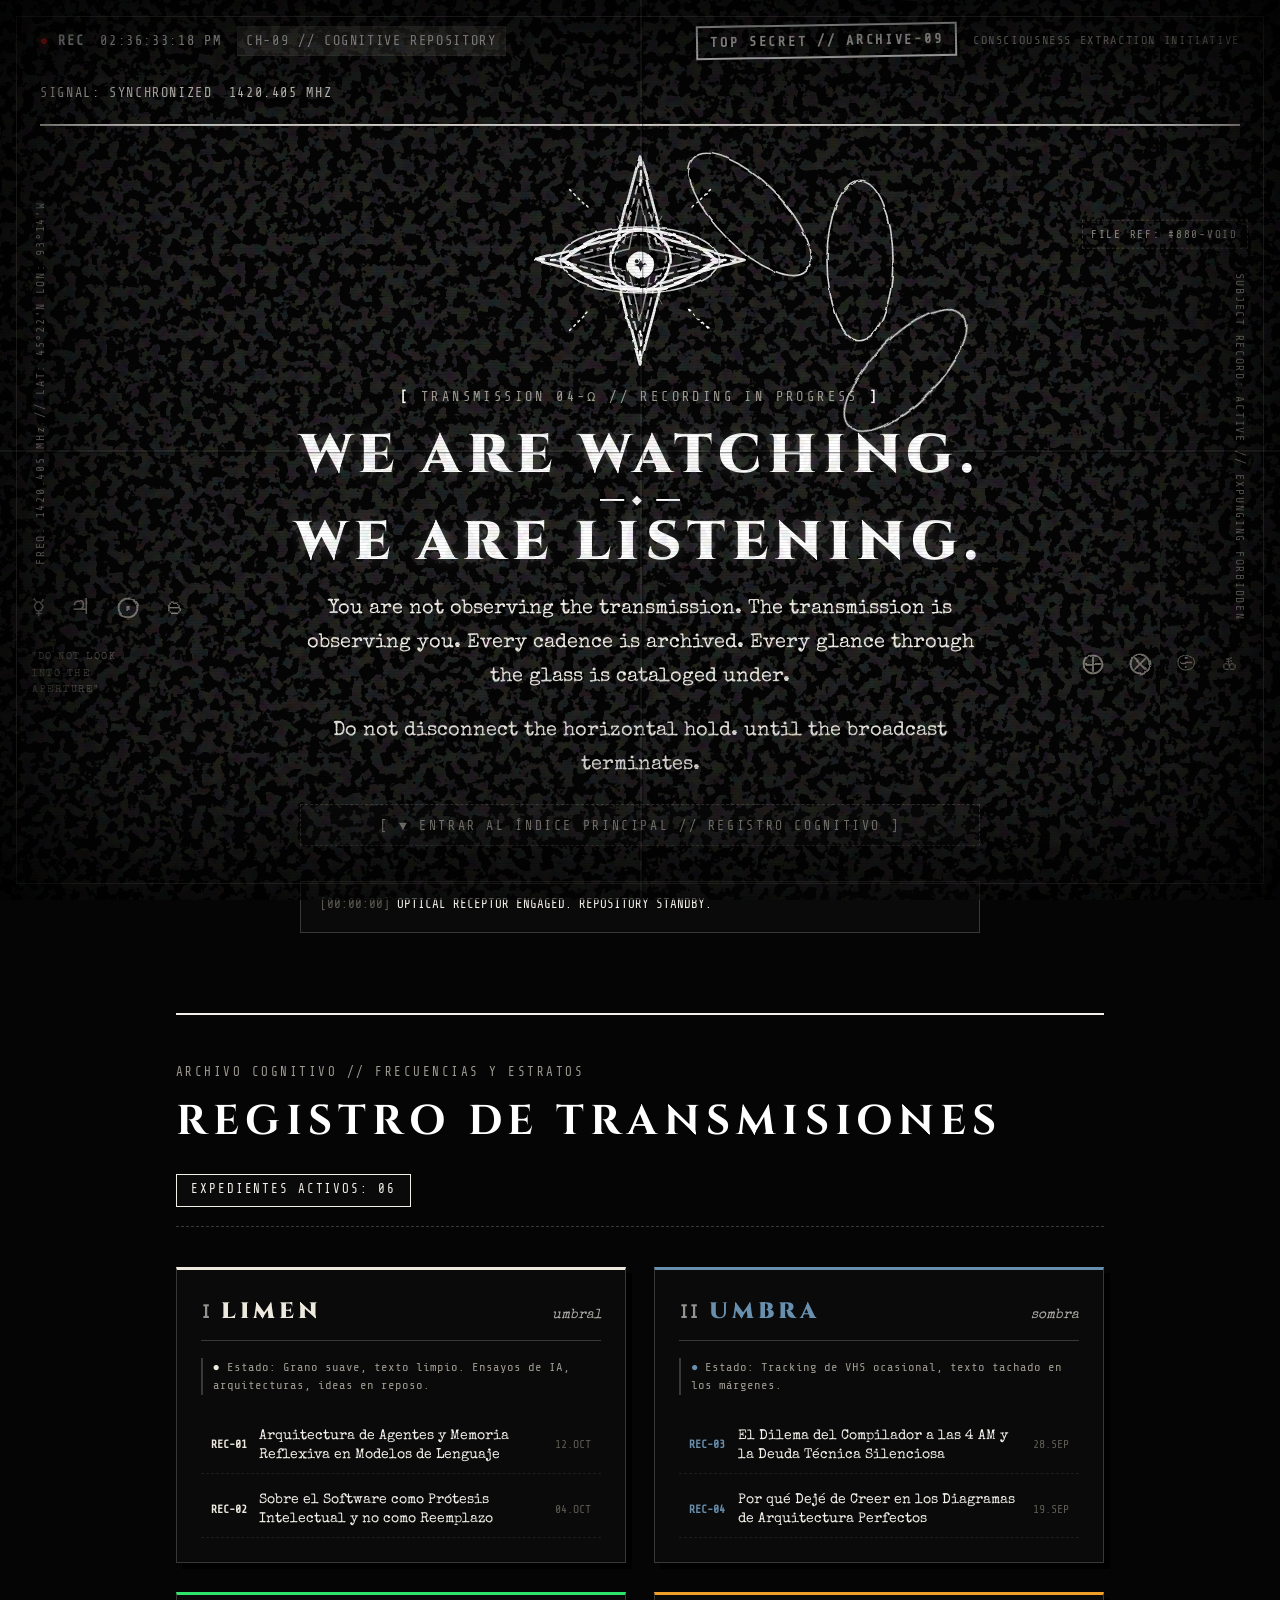
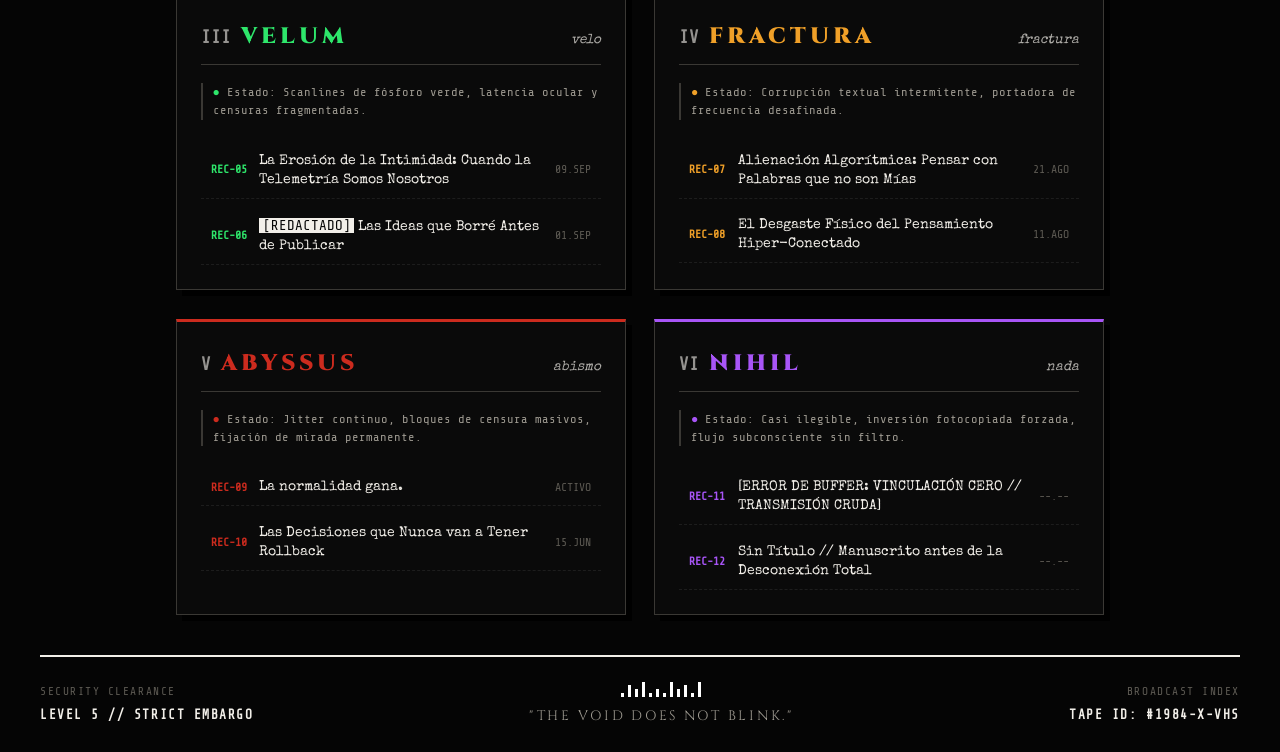
==== commit 462e9387: "feat(post): add REC-09 'La normalidad gana.' to Estrato V ABYSSUS" ====
--- a/index.html
+++ b/index.html
@@ -349,10 +349,10 @@
             </div>
             <ul class="posts-list">
               <li class="post-item">
-                <a href="#abyssus-post-1" class="post-link">
+                <a href="posts/09-abyssus-la-normalidad-gana.html" class="post-link">
                   <span class="post-code">REC-09</span>
-                  <span class="post-title">Lo que Ocurre en la Oscuridad cuando se Cae el Servidor</span>
-                  <span class="post-date">03.JUL</span>
+                  <span class="post-title">La normalidad gana.</span>
+                  <span class="post-date">ACTIVO</span>
                 </a>
               </li>
               <li class="post-item">
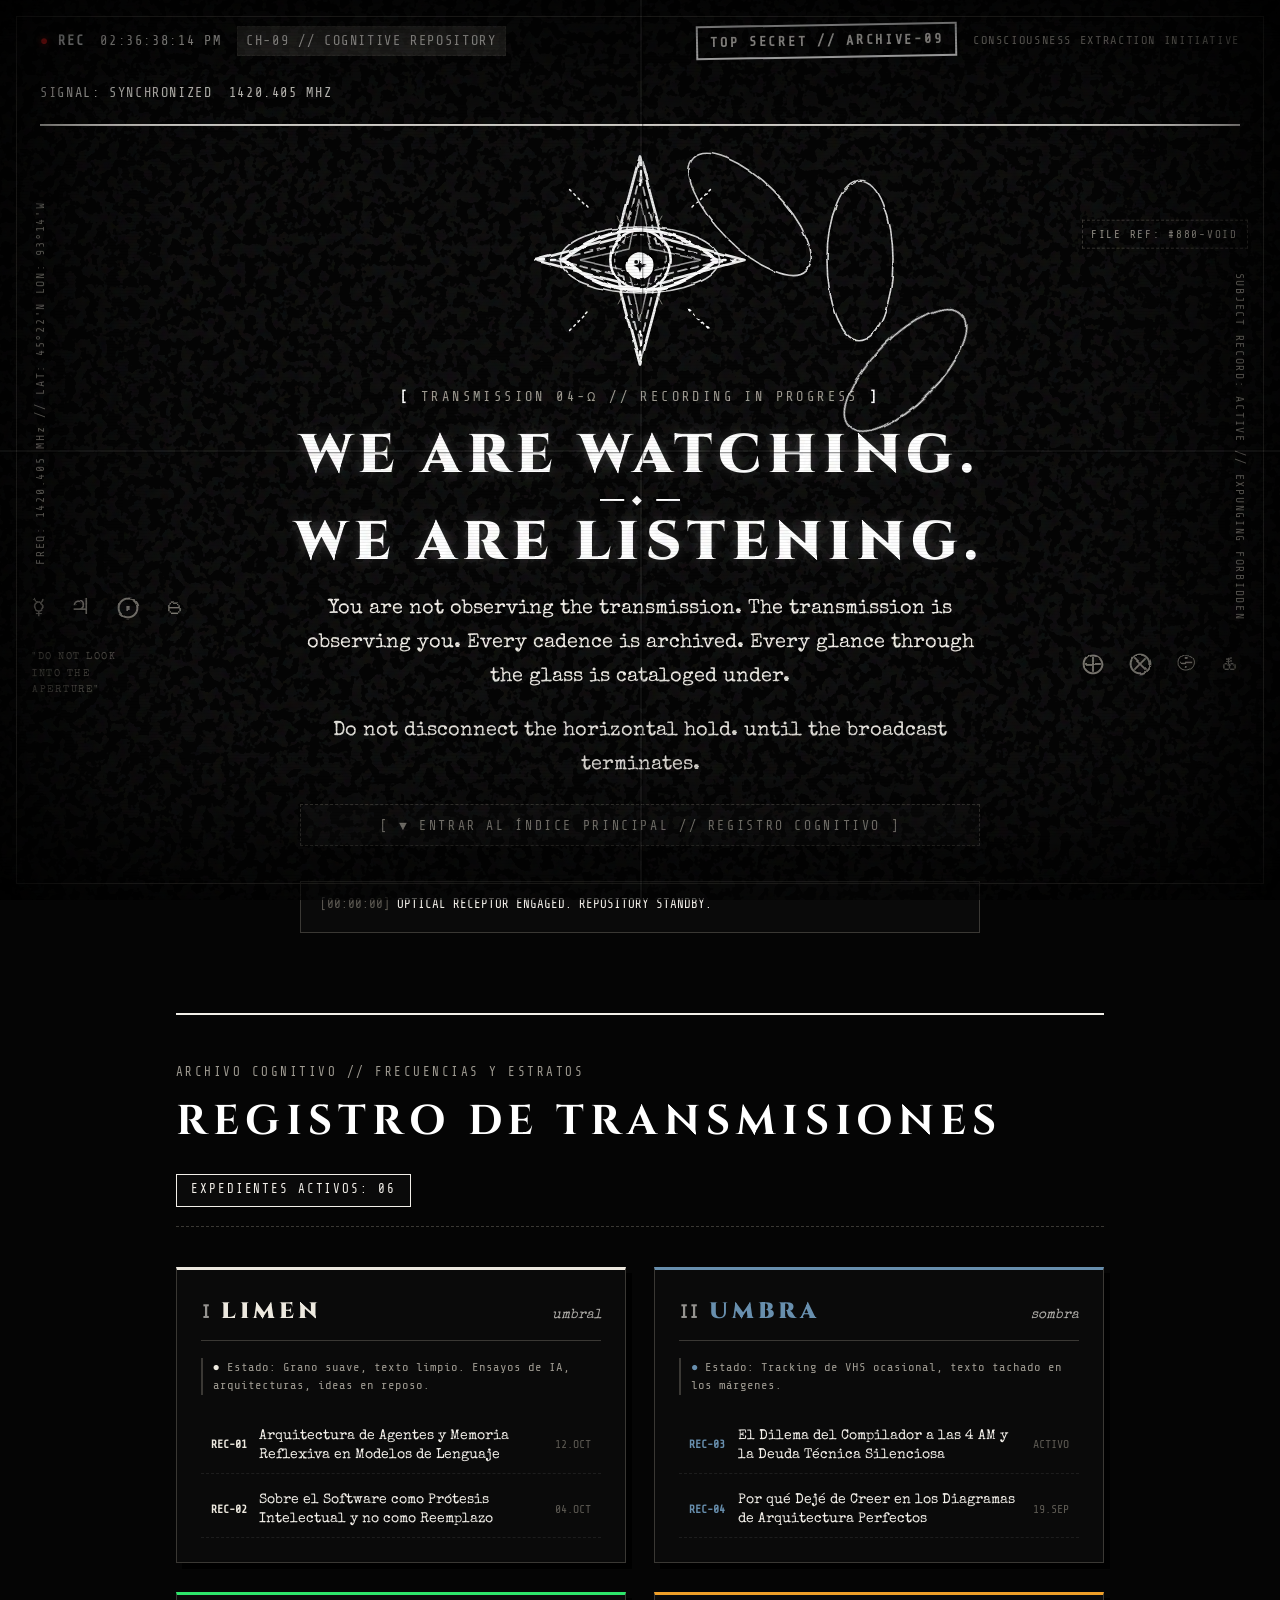
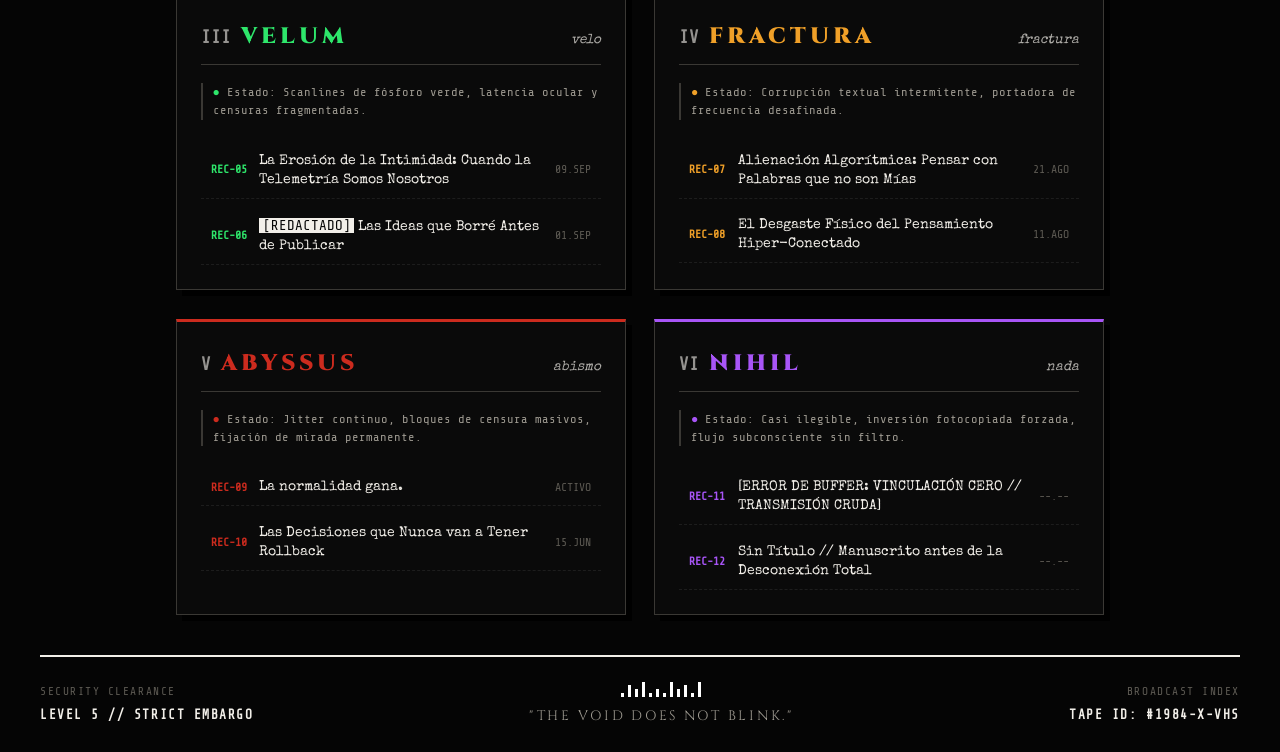
==== commit 3816f2cb: "feat(post-03): implement 4 AM MidnightOS room with hallway watcher eyes" ====
--- a/index.html
+++ b/index.html
@@ -255,10 +255,10 @@
             </div>
             <ul class="posts-list">
               <li class="post-item">
-                <a href="#umbra-post-1" class="post-link">
+                <a href="posts/03-umbra-dilema-compilador.html" class="post-link">
                   <span class="post-code">REC-03</span>
                   <span class="post-title">El Dilema del Compilador a las 4 AM y la Deuda Técnica Silenciosa</span>
-                  <span class="post-date">28.SEP</span>
+                  <span class="post-date">ACTIVO</span>
                 </a>
               </li>
               <li class="post-item">
--- a/style.css
+++ b/style.css
@@ -21,8 +21,8 @@
   --redact-text: #050505;
   
   /* CRT & VHS Effects */
-  --scanline-opacity: 0.18;
-  --grain-opacity: 0.22;
+  --scanline-opacity: 0.15;
+  --grain-opacity: 0.08;
   --shadow-dramatic: 0 0 50px rgba(0, 0, 0, 0.95);
   --paper-crease: rgba(255, 255, 255, 0.08);
   --paper-crease-dark: rgba(0, 0, 0, 0.85);
@@ -53,8 +53,8 @@
   --border-dim: #8c877e;
   --redact-fill: #080808;
   --redact-text: #ede9df;
-  --scanline-opacity: 0.12;
-  --grain-opacity: 0.28;
+  --scanline-opacity: 0.10;
+  --grain-opacity: 0.11;
   --paper-crease: rgba(0, 0, 0, 0.12);
   --paper-crease-dark: rgba(255, 255, 255, 0.4);
 }
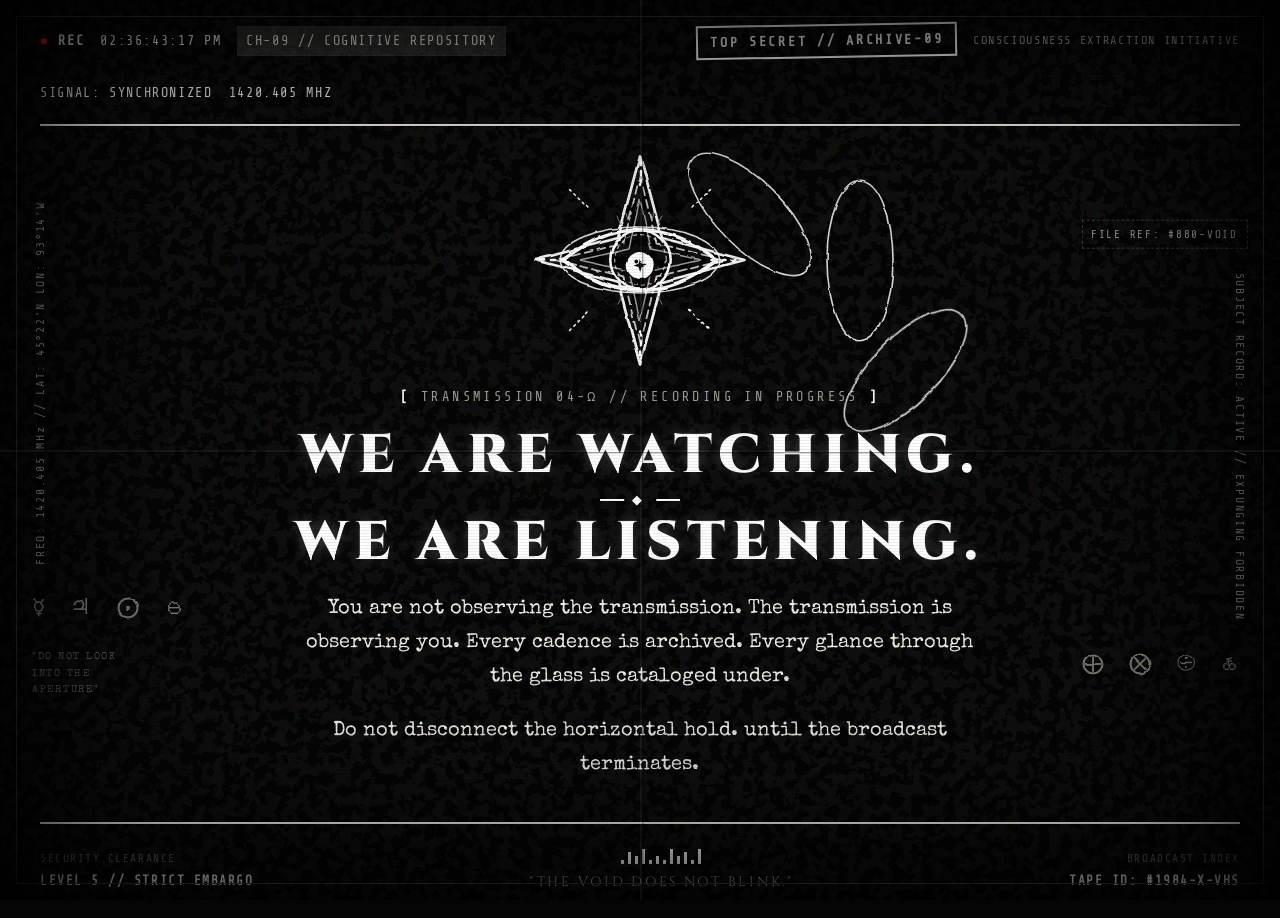
==== commit 17ac0f0a: "refactor(archive): eliminar seccion de blog, estratos y paginas individuales" ====
--- a/index.html
+++ b/index.html
@@ -170,232 +170,14 @@
           <span class="headline-part line-2">WE ARE LISTENING.</span>
         </h1>
 
-        <!-- Clickable Manifesto Portal: Leads directly to the Main Index -->
-        <a href="#archive-index" class="manifesto-portal-link" id="manifesto-portal"
-          title="Acceder al Índice de Registros">
-          <div class="focal-subtext">
-            <p class="manifesto-paragraph">
-              You are not observing the transmission. The transmission is observing you.
-              Every cadence is archived. Every glance through the glass is cataloged under.
-            </p>
-            <p class="secondary-instruction">
-              Do not disconnect the horizontal hold. until the broadcast terminates.
-            </p>
-          </div>
-          <div class="portal-cue">
-            <span class="cue-bracket">[</span>
-            <span class="cue-arrow">▼</span> ENTRAR AL ÍNDICE PRINCIPAL // REGISTRO COGNITIVO
-            <span class="cue-bracket">]</span>
-          </div>
-        </a>
-
-        <!-- Secret Society Transmission Terminal Feedback -->
-        <div class="terminal-log" id="terminal-feed">
-          <div class="log-row"><span class="log-time">[00:00:00]</span> <span class="log-txt">OPTICAL RECEPTOR ENGAGED.
-              REPOSITORY STANDBY.</span></div>
-        </div>
-
-      </section>
-
-      <!-- SECCIÓN DEL ÍNDICE PRINCIPAL: ESTRATOS COGNITIVOS (6 NIVELES) -->
-      <section class="archive-index-section" id="archive-index">
-
-        <div class="index-header-banner">
-          <div class="index-title-group">
-            <span class="index-tag">ARCHIVO COGNITIVO // FRECUENCIAS Y ESTRATOS</span>
-            <h2 class="index-main-title">REGISTRO DE TRANSMISIONES</h2>
-          </div>
-          <div class="index-badge">EXPEDIENTES ACTIVOS: 06</div>
-        </div>
-
-        <div class="levels-grid">
-
-          <!-- NIVEL I: LIMEN -->
-          <article class="level-card level-limen" data-level="I">
-            <div class="level-card-header">
-              <div class="level-id-group">
-                <span class="level-numeral">I</span>
-                <span class="level-latin">LIMEN</span>
-              </div>
-              <span class="level-trans">umbral</span>
-            </div>
-            <div class="level-atmosphere">
-              <span class="atmo-indicator">●</span> Estado: Grano suave, texto limpio. Ensayos de IA, arquitecturas,
-              ideas en reposo.
-            </div>
-            <ul class="posts-list">
-              <li class="post-item">
-                <a href="posts/01-limen-arquitectura-ia.html" class="post-link">
-                  <span class="post-code">REC-01</span>
-                  <span class="post-title">Arquitectura de Agentes y Memoria Reflexiva en Modelos de Lenguaje</span>
-                  <span class="post-date">12.OCT</span>
-                </a>
-              </li>
-              <li class="post-item">
-                <a href="posts/01-limen-arquitectura-ia.html" class="post-link">
-                  <span class="post-code">REC-02</span>
-                  <span class="post-title">Sobre el Software como Prótesis Intelectual y no como Reemplazo</span>
-                  <span class="post-date">04.OCT</span>
-                </a>
-              </li>
-            </ul>
-          </article>
-
-          <!-- NIVEL II: UMBRA -->
-          <article class="level-card level-umbra" data-level="II">
-            <div class="level-card-header">
-              <div class="level-id-group">
-                <span class="level-numeral">II</span>
-                <span class="level-latin">UMBRA</span>
-              </div>
-              <span class="level-trans">sombra</span>
-            </div>
-            <div class="level-atmosphere">
-              <span class="atmo-indicator">●</span> Estado: Tracking de VHS ocasional, texto tachado en los márgenes.
-            </div>
-            <ul class="posts-list">
-              <li class="post-item">
-                <a href="posts/03-umbra-dilema-compilador.html" class="post-link">
-                  <span class="post-code">REC-03</span>
-                  <span class="post-title">El Dilema del Compilador a las 4 AM y la Deuda Técnica Silenciosa</span>
-                  <span class="post-date">ACTIVO</span>
-                </a>
-              </li>
-              <li class="post-item">
-                <a href="#umbra-post-2" class="post-link">
-                  <span class="post-code">REC-04</span>
-                  <span class="post-title">Por qué Dejé de Creer en los Diagramas de Arquitectura Perfectos</span>
-                  <span class="post-date">19.SEP</span>
-                </a>
-              </li>
-            </ul>
-          </article>
-
-          <!-- NIVEL III: VELUM -->
-          <article class="level-card level-velum" data-level="III">
-            <div class="level-card-header">
-              <div class="level-id-group">
-                <span class="level-numeral">III</span>
-                <span class="level-latin">VELUM</span>
-              </div>
-              <span class="level-trans">velo</span>
-            </div>
-            <div class="level-atmosphere">
-              <span class="atmo-indicator">●</span> Estado: Scanlines de fósforo verde, latencia ocular y censuras
-              fragmentadas.
-            </div>
-            <ul class="posts-list">
-              <li class="post-item">
-                <a href="#velum-post-1" class="post-link">
-                  <span class="post-code">REC-05</span>
-                  <span class="post-title">La Erosión de la Intimidad: Cuando la Telemetría Somos Nosotros</span>
-                  <span class="post-date">09.SEP</span>
-                </a>
-              </li>
-              <li class="post-item">
-                <a href="#velum-post-2" class="post-link">
-                  <span class="post-code">REC-06</span>
-                  <span class="post-title"><span class="post-redact">[REDACTADO]</span> Las Ideas que Borré Antes de
-                    Publicar</span>
-                  <span class="post-date">01.SEP</span>
-                </a>
-              </li>
-            </ul>
-          </article>
-
-          <!-- NIVEL IV: FRACTURA -->
-          <article class="level-card level-fractura" data-level="IV">
-            <div class="level-card-header">
-              <div class="level-id-group">
-                <span class="level-numeral">IV</span>
-                <span class="level-latin">FRACTURA</span>
-              </div>
-              <span class="level-trans">fractura</span>
-            </div>
-            <div class="level-atmosphere">
-              <span class="atmo-indicator">●</span> Estado: Corrupción textual intermitente, portadora de frecuencia
-              desafinada.
-            </div>
-            <ul class="posts-list">
-              <li class="post-item">
-                <a href="#fractura-post-1" class="post-link">
-                  <span class="post-code">REC-07</span>
-                  <span class="post-title">Alienación Algorítmica: Pensar con Palabras que no son Mías</span>
-                  <span class="post-date">21.AGO</span>
-                </a>
-              </li>
-              <li class="post-item">
-                <a href="#fractura-post-2" class="post-link">
-                  <span class="post-code">REC-08</span>
-                  <span class="post-title">El Desgaste Físico del Pensamiento Hiper-Conectado</span>
-                  <span class="post-date">11.AGO</span>
-                </a>
-              </li>
-            </ul>
-          </article>
-
-          <!-- NIVEL V: ABYSSUS -->
-          <article class="level-card level-abyssus" data-level="V">
-            <div class="level-card-header">
-              <div class="level-id-group">
-                <span class="level-numeral">V</span>
-                <span class="level-latin">ABYSSUS</span>
-              </div>
-              <span class="level-trans">abismo</span>
-            </div>
-            <div class="level-atmosphere">
-              <span class="atmo-indicator">●</span> Estado: Jitter continuo, bloques de censura masivos, fijación de
-              mirada permanente.
-            </div>
-            <ul class="posts-list">
-              <li class="post-item">
-                <a href="posts/09-abyssus-la-normalidad-gana.html" class="post-link">
-                  <span class="post-code">REC-09</span>
-                  <span class="post-title">La normalidad gana.</span>
-                  <span class="post-date">ACTIVO</span>
-                </a>
-              </li>
-              <li class="post-item">
-                <a href="#abyssus-post-2" class="post-link">
-                  <span class="post-code">REC-10</span>
-                  <span class="post-title">Las Decisiones que Nunca van a Tener Rollback</span>
-                  <span class="post-date">15.JUN</span>
-                </a>
-              </li>
-            </ul>
-          </article>
-
-          <!-- NIVEL VI: NIHIL -->
-          <article class="level-card level-nihil" data-level="VI">
-            <div class="level-card-header">
-              <div class="level-id-group">
-                <span class="level-numeral">VI</span>
-                <span class="level-latin">NIHIL</span>
-              </div>
-              <span class="level-trans">nada</span>
-            </div>
-            <div class="level-atmosphere">
-              <span class="atmo-indicator">●</span> Estado: Casi ilegible, inversión fotocopiada forzada, flujo
-              subconsciente sin filtro.
-            </div>
-            <ul class="posts-list">
-              <li class="post-item">
-                <a href="#nihil-post-1" class="post-link">
-                  <span class="post-code">REC-11</span>
-                  <span class="post-title">[ERROR DE BUFFER: VINCULACIÓN CERO // TRANSMISIÓN CRUDA]</span>
-                  <span class="post-date">--.--</span>
-                </a>
-              </li>
-              <li class="post-item">
-                <a href="#nihil-post-2" class="post-link">
-                  <span class="post-code">REC-12</span>
-                  <span class="post-title">Sin Título // Manuscrito antes de la Desconexión Total</span>
-                  <span class="post-date">--.--</span>
-                </a>
-              </li>
-            </ul>
-          </article>
-
+        <div class="focal-subtext">
+          <p class="manifesto-paragraph">
+            You are not observing the transmission. The transmission is observing you.
+            Every cadence is archived. Every glance through the glass is cataloged under.
+          </p>
+          <p class="secondary-instruction">
+            Do not disconnect the horizontal hold. until the broadcast terminates.
+          </p>
         </div>
 
       </section>
--- a/style.css
+++ b/style.css
@@ -616,81 +616,7 @@
   border-bottom: 2px dashed var(--accent-stark);
 }
 
-/* Action Dock Buttons */
-/* Clickable Manifesto Portal Link */
-.manifesto-portal-link {
-  text-decoration: none;
-  color: inherit;
-  display: block;
-  cursor: pointer;
-  transition: transform 0.2s ease;
-  max-width: 700px;
-  margin: 0 auto;
-}
-
-.manifesto-portal-link:hover {
-  transform: translateY(-2px);
-}
-
-.portal-cue {
-  margin-top: 1.4rem;
-  font-family: var(--font-mono);
-  font-size: 0.82rem;
-  letter-spacing: 0.2em;
-  color: var(--ink-dim);
-  display: flex;
-  align-items: center;
-  justify-content: center;
-  gap: 0.6rem;
-  padding: 0.6rem 1.2rem;
-  border: 1px dashed var(--border-dim);
-  background: var(--bg-deep);
-  transition: all 0.2s ease;
-}
-
-.manifesto-portal-link:hover .portal-cue {
-  color: var(--accent-stark);
-  border-color: var(--accent-stark);
-  background: rgba(255, 255, 255, 0.05);
-}
-
-.cue-arrow {
-  display: inline-block;
-  animation: arrowBounce 1.4s infinite ease-in-out;
-}
-
-@keyframes arrowBounce {
-  0%, 100% { transform: translateY(0); }
-  50% { transform: translateY(4px); }
-}
-
-/* Secret Terminal Log */
-.terminal-log {
-  width: 100%;
-  max-width: 680px;
-  background: var(--bg-deep);
-  border: 1px solid var(--border-dim);
-  padding: 0.8rem 1.2rem;
-  font-family: var(--font-mono);
-  font-size: 0.78rem;
-  color: var(--ink-dim);
-  text-align: left;
-  margin-top: 1.2rem;
-  display: flex;
-  flex-direction: column;
-  gap: 0.35rem;
-  min-height: 52px;
-  max-height: 90px;
-  overflow-y: auto;
-}
-
-.log-time {
-  color: var(--ink-muted);
-}
-
-.log-txt {
-  color: var(--ink-primary);
-}
+
 
 /* --- Eye Tremor & Progressive Anger Styles --- */
 .occult-svg {
@@ -833,226 +759,7 @@
   animation: recPulse 1.6s infinite steps(2);
 }
 
-/* --- SECCIÓN ÍNDICE PRINCIPAL: ESTRATOS COGNITIVOS (6 NIVELES) --- */
-.archive-index-section {
-  width: 100%;
-  margin-top: 5rem;
-  padding-top: 3rem;
-  border-top: 2px solid var(--border-line);
-  scroll-margin-top: 2rem;
-}
-
-.index-header-banner {
-  display: flex;
-  justify-content: space-between;
-  align-items: flex-end;
-  flex-wrap: wrap;
-  gap: 1.2rem;
-  margin-bottom: 2.5rem;
-  padding-bottom: 1.2rem;
-  border-bottom: 1px dashed var(--border-dim);
-}
-
-.index-title-group {
-  text-align: left;
-}
-
-.index-tag {
-  font-family: var(--font-mono);
-  font-size: 0.78rem;
-  letter-spacing: 0.2em;
-  color: var(--ink-dim);
-  display: block;
-}
-
-.index-main-title {
-  font-family: var(--font-display);
-  font-size: clamp(1.8rem, 3.5vw, 2.6rem);
-  letter-spacing: 0.15em;
-  color: var(--accent-stark);
-  margin-top: 0.3rem;
-}
-
-.index-badge {
-  font-family: var(--font-mono);
-  font-size: 0.78rem;
-  border: 1px solid var(--border-line);
-  padding: 0.35rem 0.9rem;
-  letter-spacing: 0.15em;
-  background: var(--bg-deep);
-}
-
-/* Grilla de Niveles */
-.levels-grid {
-  display: grid;
-  grid-template-columns: repeat(auto-fit, minmax(320px, 1fr));
-  gap: 1.8rem;
-  width: 100%;
-}
-
-.level-card {
-  background: var(--bg-deep);
-  border: 1px solid var(--border-dim);
-  padding: 1.5rem;
-  text-align: left;
-  display: flex;
-  flex-direction: column;
-  gap: 1.1rem;
-  position: relative;
-  transition: all 0.2s ease;
-  box-shadow: 6px 6px 0px rgba(0, 0, 0, 0.9);
-}
-
-.level-card:hover {
-  transform: translateY(-2px);
-  border-color: var(--accent-stark);
-}
-
-.level-card-header {
-  display: flex;
-  justify-content: space-between;
-  align-items: baseline;
-  border-bottom: 1px solid var(--border-dim);
-  padding-bottom: 0.6rem;
-}
-
-.level-id-group {
-  display: flex;
-  align-items: baseline;
-  gap: 0.6rem;
-}
-
-.level-numeral {
-  font-family: var(--font-mono);
-  font-size: 1.1rem;
-  font-weight: 700;
-  opacity: 0.6;
-}
-
-.level-latin {
-  font-family: var(--font-display);
-  font-size: 1.4rem;
-  letter-spacing: 0.18em;
-  font-weight: 900;
-}
-
-.level-trans {
-  font-family: var(--font-typewriter);
-  font-size: 0.85rem;
-  font-style: italic;
-  opacity: 0.7;
-}
-
-.level-atmosphere {
-  font-family: var(--font-mono);
-  font-size: 0.76rem;
-  line-height: 1.5;
-  color: var(--ink-dim);
-  border-left: 2px solid var(--border-dim);
-  padding-left: 0.6rem;
-}
-
-/* Paletas por Nivel */
-/* I. LIMEN: Blanco hueso / Gris tiza */
-.level-limen {
-  --lvl-color: #ede9df;
-  border-top: 3px solid var(--lvl-color);
-}
-.level-limen .level-latin { color: var(--lvl-color); }
-.level-limen .atmo-indicator { color: var(--lvl-color); }
-
-/* II. UMBRA: Azul acero */
-.level-umbra {
-  --lvl-color: #688fae;
-  border-top: 3px solid var(--lvl-color);
-}
-.level-umbra .level-latin { color: var(--lvl-color); }
-.level-umbra .atmo-indicator { color: var(--lvl-color); }
-
-/* III. VELUM: Verde fósforo CRT */
-.level-velum {
-  --lvl-color: #2ee66b;
-  border-top: 3px solid var(--lvl-color);
-}
-.level-velum .level-latin { color: var(--lvl-color); }
-.level-velum .atmo-indicator { color: var(--lvl-color); }
-
-/* IV. FRACTURA: Ámbar */
-.level-fractura {
-  --lvl-color: #f0a028;
-  border-top: 3px solid var(--lvl-color);
-}
-.level-fractura .level-latin { color: var(--lvl-color); }
-.level-fractura .atmo-indicator { color: var(--lvl-color); }
-
-/* V. ABYSSUS: Rojo óxido */
-.level-abyssus {
-  --lvl-color: #cc2b1e;
-  border-top: 3px solid var(--lvl-color);
-}
-.level-abyssus .level-latin { color: var(--lvl-color); }
-.level-abyssus .atmo-indicator { color: var(--lvl-color); }
-
-/* VI. NIHIL: Violeta ultravioleta */
-.level-nihil {
-  --lvl-color: #a855f7;
-  border-top: 3px solid var(--lvl-color);
-}
-.level-nihil .level-latin { color: var(--lvl-color); }
-.level-nihil .atmo-indicator { color: var(--lvl-color); }
-
-/* Lista de Posts */
-.posts-list {
-  list-style: none;
-  display: flex;
-  flex-direction: column;
-  gap: 0.6rem;
-  margin-top: 0.4rem;
-}
-
-.post-link {
-  display: grid;
-  grid-template-columns: auto 1fr auto;
-  align-items: center;
-  gap: 0.8rem;
-  text-decoration: none;
-  color: var(--ink-primary);
-  font-family: var(--font-typewriter);
-  font-size: 0.88rem;
-  padding: 0.5rem 0.6rem;
-  border-bottom: 1px dashed rgba(255, 255, 255, 0.08);
-  transition: all 0.15s ease;
-}
-
-.post-link:hover {
-  background: rgba(255, 255, 255, 0.05);
-  color: var(--accent-stark);
-  border-bottom-color: var(--lvl-color);
-}
-
-.post-code {
-  font-family: var(--font-mono);
-  font-size: 0.72rem;
-  color: var(--lvl-color);
-  font-weight: 700;
-}
-
-.post-title {
-  line-height: 1.35;
-}
-
-.post-date {
-  font-family: var(--font-mono);
-  font-size: 0.72rem;
-  color: var(--ink-muted);
-}
-
-.post-redact {
-  background: var(--ink-primary);
-  color: var(--bg-void);
-  padding: 0 0.2rem;
-  font-family: var(--font-mono);
-}
+
 
 /* --- Surveillance Footer --- */
 .surveillance-footer {
